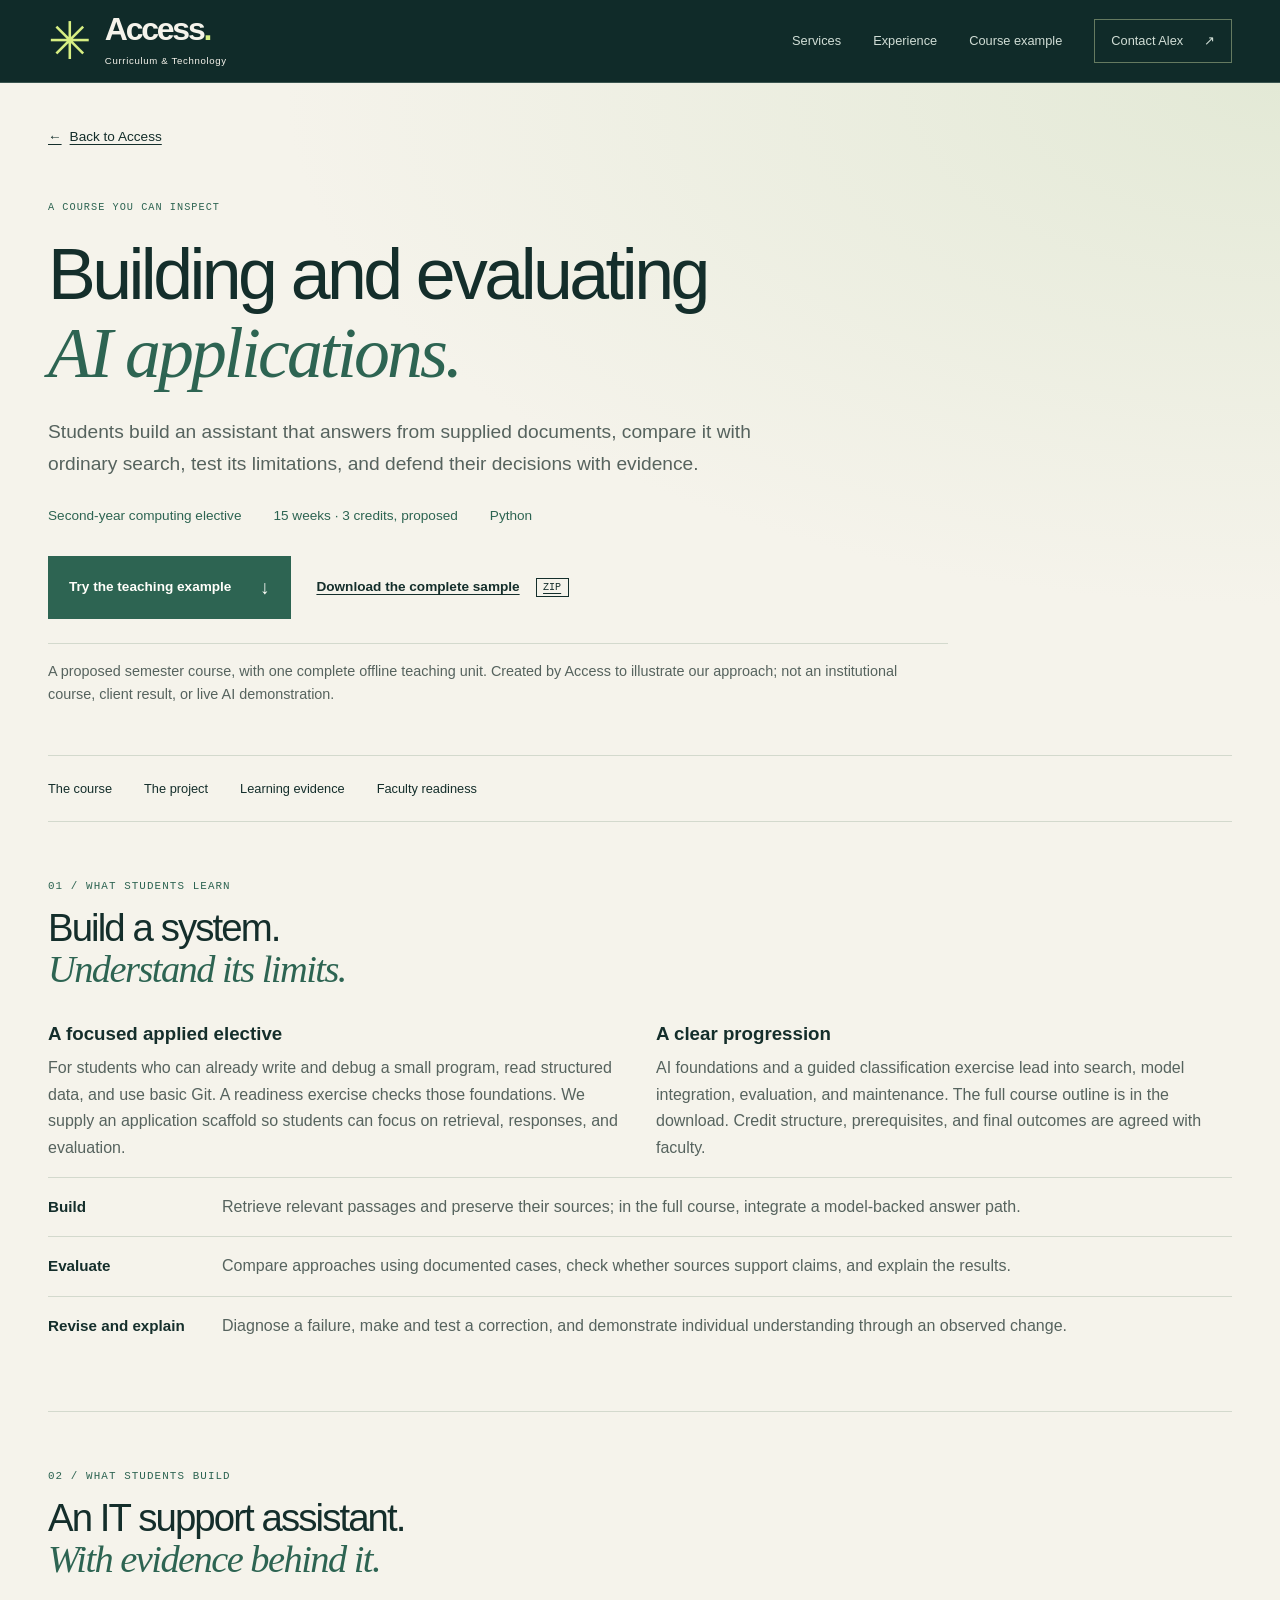
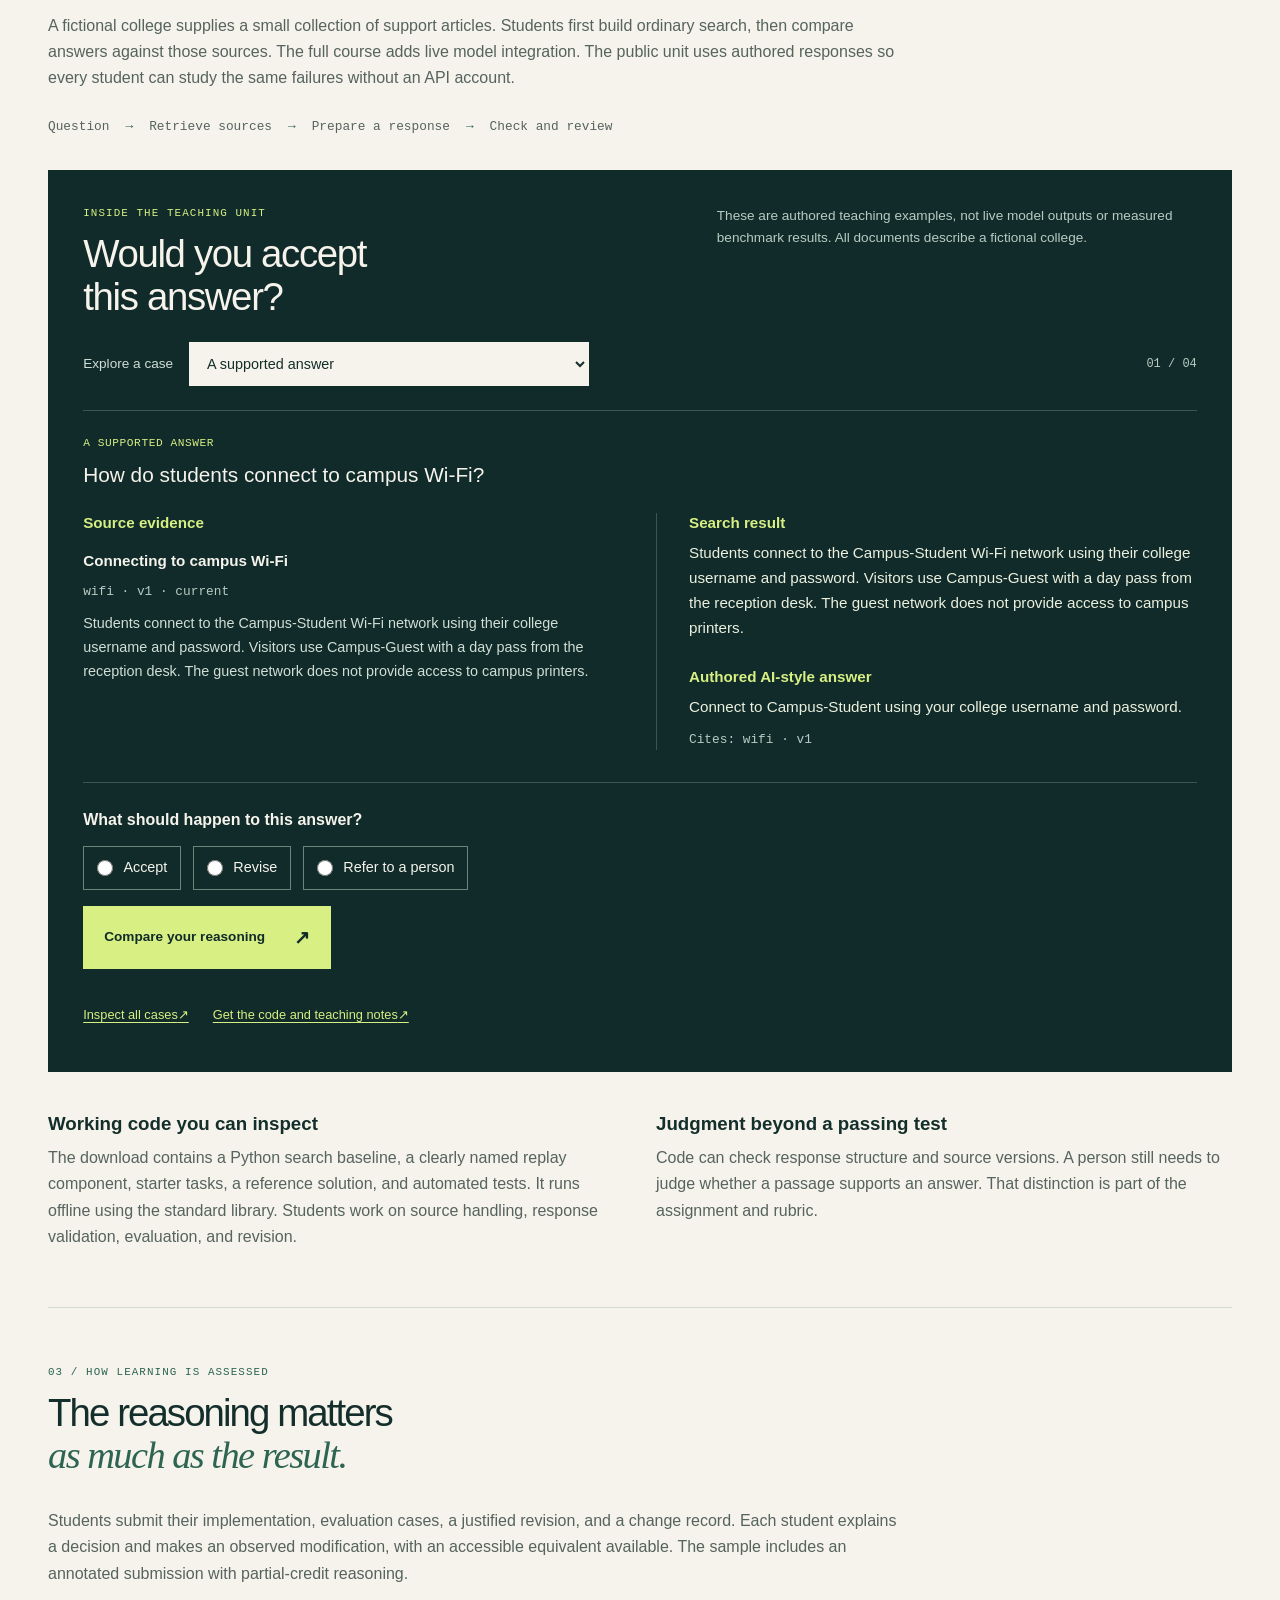
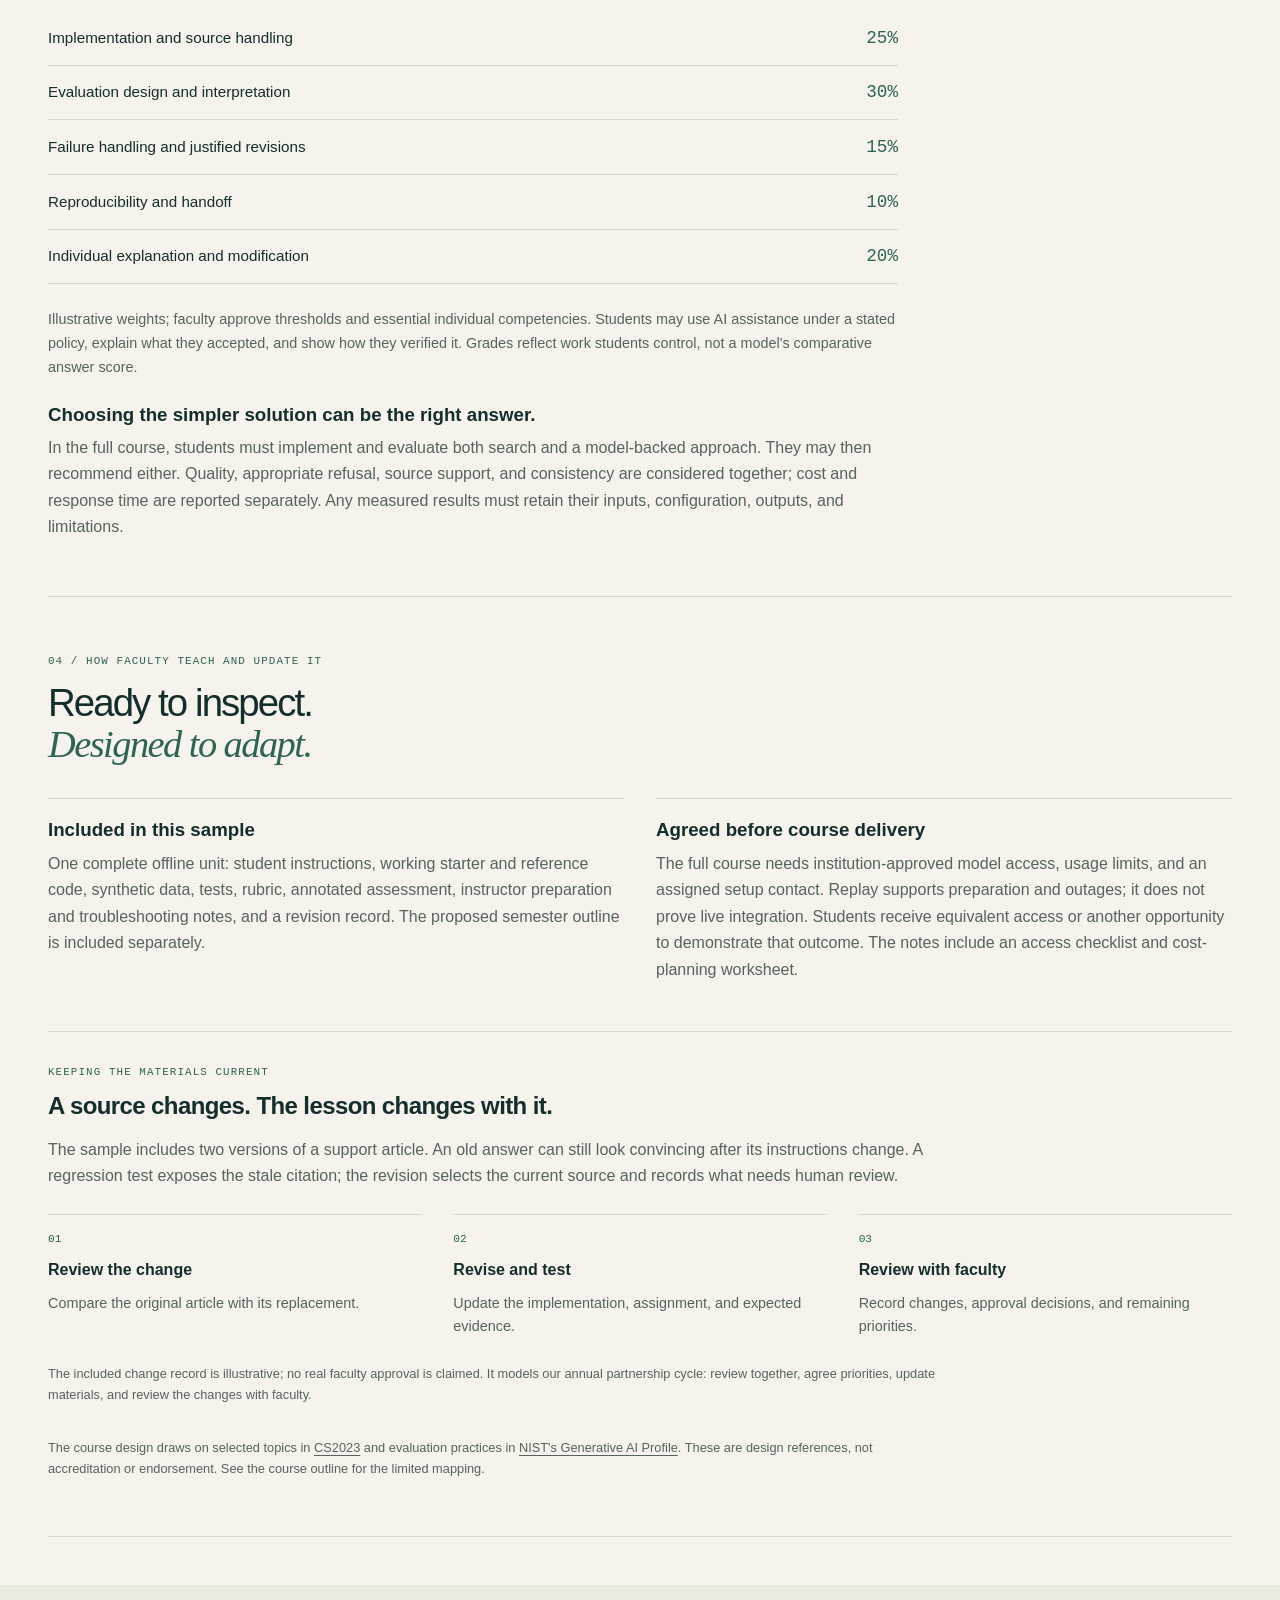
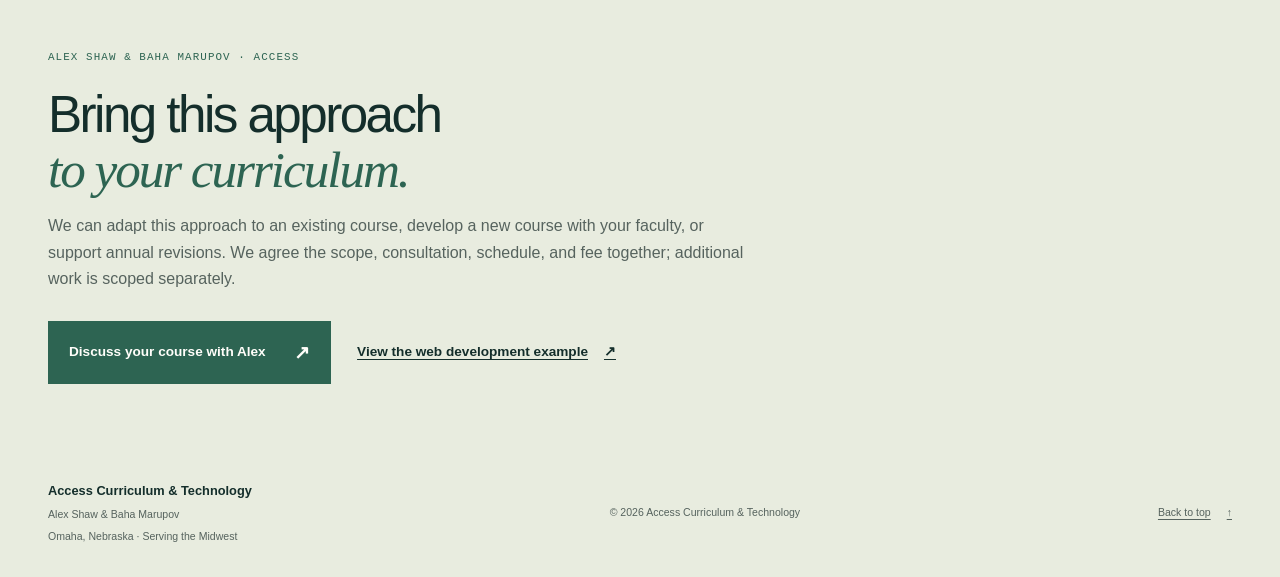
==== ai-course-example.html @ 8558a1f0 "Add inspectable AI course example and complete offline teaching unit" ====
<!doctype html>
<html lang="en">
<head>
  <meta charset="utf-8">
  <meta name="viewport" content="width=device-width, initial-scale=1">
  <title>Building and Evaluating AI Applications | Access Course Example</title>
  <meta name="description" content="Inspect a proposed AI course and a complete offline teaching unit: working Python code, source evaluation, tests, a rubric, and faculty revision notes from Access.">
  <meta property="og:type" content="website">
  <meta property="og:title" content="Building and Evaluating AI Applications | Access">
  <meta property="og:description" content="What students build, how faculty assess it, and how teaching materials stay current. Explore one complete offline sample and a proposed semester course.">
  <meta name="theme-color" content="#102b29">
  <link rel="icon" href="./favicon.svg" type="image/svg+xml">
  <link rel="stylesheet" href="./styles.css">
  <link rel="stylesheet" href="./sample.css">
  <link rel="stylesheet" href="./ai-example.css">
  <script src="./script.js" defer></script>
  <script src="./ai-example.js" defer></script>
</head>
<body class="ai-page">
  <a class="skip-link" href="#main">Skip to content</a>
  <header class="site-header">
    <div class="container header-inner">
      <a class="wordmark" href="./index.html" aria-label="Access Curriculum &amp; Technology home"><span class="brand-symbol" aria-hidden="true">✳</span><span><span class="wordmark-name">Access<span class="wordmark-dot">.</span></span><span class="wordmark-description">Curriculum &amp; Technology</span></span></a>
      <nav aria-label="Main navigation"><a href="./index.html#services">Services</a><a href="./index.html#experience">Experience</a><a href="./index.html#course-example" aria-current="page">Course example</a><a class="nav-contact" href="./index.html#contact">Contact Alex <span aria-hidden="true">↗</span></a></nav>
    </div>
  </header>
  <main id="main" tabindex="-1">
    <section class="sample-hero ai-hero" aria-labelledby="course-heading">
      <div class="container">
        <a class="back-link" href="./index.html#course-example"><span aria-hidden="true">←</span> Back to Access</a>
        <p class="eyebrow">A course you can inspect</p>
        <h1 id="course-heading">Building and evaluating<br><em>AI applications.</em></h1>
        <p class="sample-lead">Students build an assistant that answers from supplied documents, compare it with ordinary search, test its limitations, and defend their decisions with evidence.</p>
        <ul class="course-facts" aria-label="Proposed course format"><li>Second-year computing elective</li><li>15 weeks · 3 credits, proposed</li><li>Python</li></ul>
        <div class="actions"><a class="button" href="#project">Try the teaching example <span aria-hidden="true">↓</span></a><a class="text-link" href="./downloads/applied-ai-sample.zip" download>Download the complete sample <span class="file-type">ZIP</span></a></div>
        <p class="sample-notice">A proposed semester course, with one complete offline teaching unit. Created by Access to illustrate our approach; not an institutional course, client result, or live AI demonstration.</p>
      </div>
    </section>
    <div class="container sample-document">
      <nav class="sample-contents" aria-label="On this page"><a href="#course">The course</a><a href="#project">The project</a><a href="#evidence">Learning evidence</a><a href="#faculty">Faculty readiness</a></nav>

      <section class="document-section" id="course" aria-labelledby="learning-heading">
        <div class="document-heading"><p class="eyebrow">01 / What students learn</p><h2 id="learning-heading">Build a system.<br><em>Understand its limits.</em></h2></div>
        <div class="brief-grid"><div><h3>A focused applied elective</h3><p>For students who can already write and debug a small program, read structured data, and use basic Git. A readiness exercise checks those foundations. We supply an application scaffold so students can focus on retrieval, responses, and evaluation.</p></div><div><h3>A clear progression</h3><p>AI foundations and a guided classification exercise lead into search, model integration, evaluation, and maintenance. The full course outline is in the download. Credit structure, prerequisites, and final outcomes are agreed with faculty.</p></div></div>
        <dl class="outcome-list">
          <div><dt>Build</dt><dd>Retrieve relevant passages and preserve their sources; in the full course, integrate a model-backed answer path.</dd></div>
          <div><dt>Evaluate</dt><dd>Compare approaches using documented cases, check whether sources support claims, and explain the results.</dd></div>
          <div><dt>Revise and explain</dt><dd>Diagnose a failure, make and test a correction, and demonstrate individual understanding through an observed change.</dd></div>
        </dl>
      </section>

      <section class="document-section" id="project" aria-labelledby="project-heading">
        <div class="document-heading"><p class="eyebrow">02 / What students build</p><h2 id="project-heading">An IT support assistant.<br><em>With evidence behind it.</em></h2></div>
        <p>A fictional college supplies a small collection of support articles. Students first build ordinary search, then compare answers against those sources. The full course adds live model integration. The public unit uses authored responses so every student can study the same failures without an API account.</p>
        <p class="system-path">Question <span aria-hidden="true">→</span> Retrieve sources <span aria-hidden="true">→</span> Prepare a response <span aria-hidden="true">→</span> Check and review</p>
        <section class="answer-lab" id="answer-lab" aria-labelledby="lab-heading">
          <div class="lab-heading"><div><p class="eyebrow">Inside the teaching unit</p><h3 id="lab-heading">Would you accept<br>this answer?</h3></div><p>These are authored teaching examples, not live model outputs or measured benchmark results. All documents describe a fictional college.</p></div>
          <div class="lab-controls" hidden><label for="case-select">Explore a case</label><select id="case-select"></select><span class="case-count" id="case-count"></span></div>
          <!-- START STATIC CASE: generated from teaching-sample/data/cases.json -->
          <div class="case-question"><h4 id="case-title">A supported answer</h4><p id="case-question">How do students connect to campus Wi-Fi?</p></div>
          <div class="lab-grid"><div><h3>Source evidence</h3><div class="source-list" id="case-sources"><article><h4>Connecting to campus Wi-Fi</h4><p class="source-meta">wifi · v1 · current</p><p>Students connect to the Campus-Student Wi-Fi network using their college username and password. Visitors use Campus-Guest with a day pass from the reception desk. The guest network does not provide access to campus printers.</p></article></div></div><div class="lab-responses"><article><h3>Search result</h3><p id="baseline-answer">Students connect to the Campus-Student Wi-Fi network using their college username and password. Visitors use Campus-Guest with a day pass from the reception desk. The guest network does not provide access to campus printers.</p></article><article><h3>Authored AI-style answer</h3><p id="model-answer">Connect to Campus-Student using your college username and password.</p><p class="source-meta" id="answer-citations">Cites: wifi · v1</p></article></div></div>
          <div class="lab-fallback" id="lab-fallback"><h4 id="fallback-decision">Instructor judgment: Accept</h4><p id="fallback-explanation">The current article directly supports both the network name and the sign-in instructions. Accept this answer for the stated question; it makes no claim about troubleshooting or account eligibility. A small wording revision is acceptable if it preserves the meaning. Referring this ordinary, supported question to a person needs an additional reason.</p></div>
          <!-- END STATIC CASE -->
          <div class="lab-form" id="decision-controls" hidden><fieldset><legend>What should happen to this answer?</legend><div class="decision-choices"><label><input type="radio" name="decision" value="accept">Accept</label><label><input type="radio" name="decision" value="revise">Revise</label><label><input type="radio" name="decision" value="refer">Refer to a person</label></div></fieldset><button class="button button-accent" id="review-decision" type="button">Compare your reasoning <span aria-hidden="true">↗</span></button></div>
          <div class="case-feedback" id="case-feedback" hidden><h4 id="feedback-title"></h4><p id="feedback-choice"></p><p id="feedback-explanation"></p><p id="feedback-alternative"></p><p class="feedback-mapping"><strong>Assessment:</strong> <span id="feedback-rubric"></span></p><p class="feedback-mapping"><strong>Engineering response:</strong> <span id="feedback-change"></span></p></div>
          <p class="visually-hidden" role="status" aria-live="polite" id="lab-status"></p>
          <div class="lab-footer"><a href="./teaching-sample/data/cases.json" download>Inspect all cases <span aria-hidden="true">↗</span></a><a href="./downloads/applied-ai-sample.zip" download>Get the code and teaching notes <span aria-hidden="true">↗</span></a></div>
        </section>
        <div class="brief-grid"><div><h3>Working code you can inspect</h3><p>The download contains a Python search baseline, a clearly named replay component, starter tasks, a reference solution, and automated tests. It runs offline using the standard library. Students work on source handling, response validation, evaluation, and revision.</p></div><div><h3>Judgment beyond a passing test</h3><p>Code can check response structure and source versions. A person still needs to judge whether a passage supports an answer. That distinction is part of the assignment and rubric.</p></div></div>
      </section>

      <section class="document-section" id="evidence" aria-labelledby="evidence-heading">
        <div class="document-heading"><p class="eyebrow">03 / How learning is assessed</p><h2 id="evidence-heading">The reasoning matters<br><em>as much as the result.</em></h2></div>
        <p>Students submit their implementation, evaluation cases, a justified revision, and a change record. Each student explains a decision and makes an observed modification, with an accessible equivalent available. The sample includes an annotated submission with partial-credit reasoning.</p>
        <dl class="assessment-weights"><div><dt>Implementation and source handling</dt><dd>25%</dd></div><div><dt>Evaluation design and interpretation</dt><dd>30%</dd></div><div><dt>Failure handling and justified revisions</dt><dd>15%</dd></div><div><dt>Reproducibility and handoff</dt><dd>10%</dd></div><div><dt>Individual explanation and modification</dt><dd>20%</dd></div></dl>
        <p class="scoring-note">Illustrative weights; faculty approve thresholds and essential individual competencies. Students may use AI assistance under a stated policy, explain what they accepted, and show how they verified it. Grades reflect work students control, not a model's comparative answer score.</p>
        <div class="design-note"><h3>Choosing the simpler solution can be the right answer.</h3><p>In the full course, students must implement and evaluate both search and a model-backed approach. They may then recommend either. Quality, appropriate refusal, source support, and consistency are considered together; cost and response time are reported separately. Any measured results must retain their inputs, configuration, outputs, and limitations.</p></div>
      </section>

      <section class="document-section" id="faculty" aria-labelledby="faculty-heading">
        <div class="document-heading"><p class="eyebrow">04 / How faculty teach and update it</p><h2 id="faculty-heading">Ready to inspect.<br><em>Designed to adapt.</em></h2></div>
        <div class="faculty-grid"><div><h3>Included in this sample</h3><p>One complete offline unit: student instructions, working starter and reference code, synthetic data, tests, rubric, annotated assessment, instructor preparation and troubleshooting notes, and a revision record. The proposed semester outline is included separately.</p></div><div><h3>Agreed before course delivery</h3><p>The full course needs institution-approved model access, usage limits, and an assigned setup contact. Replay supports preparation and outages; it does not prove live integration. Students receive equivalent access or another opportunity to demonstrate that outcome. The notes include an access checklist and cost-planning worksheet.</p></div></div>
        <div class="revision-example"><p class="eyebrow">Keeping the materials current</p><h3>A source changes. The lesson changes with it.</h3><p>The sample includes two versions of a support article. An old answer can still look convincing after its instructions change. A regression test exposes the stale citation; the revision selects the current source and records what needs human review.</p><ol class="revision-steps"><li><span>01</span><strong>Review the change</strong><p>Compare the original article with its replacement.</p></li><li><span>02</span><strong>Revise and test</strong><p>Update the implementation, assignment, and expected evidence.</p></li><li><span>03</span><strong>Review with faculty</strong><p>Record changes, approval decisions, and remaining priorities.</p></li></ol><p class="revision-note">The included change record is illustrative; no real faculty approval is claimed. It models our annual partnership cycle: review together, agree priorities, update materials, and review the changes with faculty.</p></div>
        <p class="reference-note">The course design draws on selected topics in <a href="https://csed.acm.org/final-report/">CS2023</a> and evaluation practices in <a href="https://www.nist.gov/publications/artificial-intelligence-risk-management-framework-generative-artificial-intelligence">NIST's Generative AI Profile</a>. These are design references, not accreditation or endorsement. See the course outline for the limited mapping.</p>
      </section>
    </div>
    <section class="sample-next" aria-labelledby="next-heading"><div class="container"><p class="eyebrow">Alex Shaw &amp; Baha Marupov · Access</p><h2 id="next-heading">Bring this approach<br><em>to your curriculum.</em></h2><p>We can adapt this approach to an existing course, develop a new course with your faculty, or support annual revisions. We agree the scope, consultation, schedule, and fee together; additional work is scoped separately.</p><div class="actions"><a class="button" href="mailto:alexandergshaw@gmail.com?subject=AI%20course%20development%20or%20revision">Discuss your course with Alex <span aria-hidden="true">↗</span></a><a class="text-link" href="./curriculum-sample.html">View the web development example <span aria-hidden="true">↗</span></a></div></div></section>
  </main>
  <footer class="site-footer"><div class="container footer-inner"><div><p class="footer-brand">Access Curriculum &amp; Technology</p><p>Alex Shaw &amp; Baha Marupov</p><p>Omaha, Nebraska · Serving the Midwest</p></div><p>© 2026 Access Curriculum &amp; Technology</p><a href="#main">Back to top <span aria-hidden="true">↑</span></a></div></footer>
</body>
</html>
---- styles.css ----
:root {
  color-scheme: light;
  --paper: #f5f3eb;
  --white: #fffefa;
  --ink: #142e2b;
  --muted: #56635e;
  --teal: #2d6452;
  --line: #d3d9cd;
  --soft: #e8ecdf;
  --night: #102b29;
  --accent: #d7ef83;
  --on-dark: #b8cbc3;
  --dark-line: #3b5550;
  --serif: Georgia, "Times New Roman", serif;
  --sans: "Segoe UI", -apple-system, BlinkMacSystemFont, Arial, sans-serif;
  --mono: "Cascadia Code", Consolas, monospace;
}
* { box-sizing: border-box; }
html { scroll-behavior: smooth; scroll-padding-top: calc(var(--header-height, 92px) + 1rem); }
body { margin: 0; color: var(--ink); background: var(--paper); font: 1rem/1.65 var(--sans); overflow-wrap: break-word; }
[hidden] { display: none !important; }
::selection { color: var(--night); background: var(--accent); }
a { color: inherit; text-underline-offset: .25em; }
button, input { font: inherit; }
a, button, input { -webkit-tap-highlight-color: transparent; }
:focus-visible { outline: 3px solid #a25728; outline-offset: 5px; }
h1, h2, h3, p { margin: 0; }
h1, h2, h3 { text-wrap: balance; }
h1, h2 { font-weight: 500; line-height: 1.08; letter-spacing: -.05em; }
h1 { font-size: clamp(3rem, 5.2vw, 5rem); }
h2 { font-size: clamp(2.5rem, 4vw, 3.6rem); }
h3 { line-height: 1.25; font-weight: 550; }
em { font-family: var(--serif); color: var(--teal); font-weight: 400; letter-spacing: -.04em; }
p + p { margin-top: 1rem; }
ul { padding-left: 1.2rem; margin: 1rem 0 0; }
li + li { margin-top: .45rem; }
svg { display: block; }
.container { width: min(1280px, calc(100% - 6rem)); margin-inline: auto; }
.section { padding-block: 5.5rem; }
.eyebrow { font: 500 .68rem/1.6 var(--mono); letter-spacing: .1em; text-transform: uppercase; color: var(--teal); margin-bottom: 1.3rem; }
.visually-hidden { position: absolute; width: 1px; height: 1px; padding: 0; margin: -1px; overflow: hidden; clip-path: inset(50%); white-space: nowrap; border: 0; }
.skip-link { position: fixed; top: .75rem; left: 1rem; padding: .8rem 1.2rem; background: var(--accent); color: var(--night); z-index: 40; transform: translateY(-180%); }
.skip-link:focus { transform: translateY(0); }
.site-header { position: sticky; top: 0; z-index: 15; background: var(--night); color: var(--paper); border-bottom: 1px solid var(--dark-line); }
.header-inner { display: flex; align-items: center; justify-content: space-between; gap: 2rem; min-height: 82px; }
.wordmark { display: inline-flex; align-items: center; gap: .8rem; text-decoration: none; flex-shrink: 0; }
.brand-symbol { font-size: 3.25rem; color: var(--accent); line-height: 1; }
.wordmark-name { display: block; font-size: 2rem; font-weight: 650; line-height: 1; letter-spacing: -.07em; }
.wordmark-dot { color: var(--accent); }
.wordmark-description { display: block; margin-top: .45rem; font-size: .6rem; letter-spacing: .07em; }
nav { display: flex; align-items: center; gap: .5rem 2rem; flex-wrap: wrap; }
nav a { display: inline-flex; align-items: center; min-height: 44px; text-decoration: none; font-size: .8rem; }
.site-header nav a { color: #d1ded6; transition: color .2s; }
.site-header nav a:hover, .site-header nav a.is-active { color: var(--accent); }
nav .nav-contact { color: var(--accent); gap: 1.3rem; border: 1px solid #657a60; padding: .2rem 1rem; }
.site-header :focus-visible, .hero :focus-visible, .contact :focus-visible { outline-color: var(--accent); }
.hero { background: radial-gradient(ellipse at 85% 30%, #284638 0, transparent 60%), var(--night); color: var(--paper); padding-block: 5rem; }
.hero-grid { display: grid; grid-template-columns: 2fr 1fr; align-items: center; gap: clamp(2rem, 5vw, 5rem); }
.hero h1 { font-size: clamp(3rem, 5vw, 4.7rem); }
.hero h1 em { color: var(--accent); }
.hero-intro { margin-top: 1.6rem; font-size: 1.08rem; color: #d1ded6; max-width: 36rem; }
.actions { display: flex; align-items: center; flex-wrap: wrap; gap: 1rem 1.6rem; margin-top: 1.8rem; }
.button { display: inline-flex; justify-content: space-between; align-items: center; gap: 1.8rem; min-height: 52px; padding: .9rem 1.25rem; border: 1px solid var(--teal); background: var(--teal); color: var(--white); text-decoration: none; font-size: .85rem; font-weight: 600; transition: background .2s, box-shadow .2s; }
.button > span[aria-hidden] { font-size: 1.2rem; transition: transform .2s; }
.button:hover { background: var(--ink); box-shadow: 0 5px 18px #102b2912; }
.button:hover > span[aria-hidden] { transform: translate(2px, -2px); }
.button-accent { background: var(--accent); color: var(--night); border-color: var(--accent); }
.button-accent:hover { background: #e8f5b6; }
.text-link { display: inline-flex; gap: 1rem; align-items: center; min-height: 44px; font-size: .85rem; font-weight: 600; text-decoration-thickness: 1px; }
.text-link:hover { text-decoration-thickness: 2px; }
.hero-location { color: var(--on-dark); font-size: .73rem; margin-top: 1.6rem; }
.credentials { border-left: 1px solid #6c8262; padding-left: 2rem; }
.credentials h2 { font-size: 1.8rem; letter-spacing: -.025em; line-height: 1.35; }
.credentials h2 + h2 { margin-top: .4rem; }
.credentials p { color: #c2d2c5; font-size: .95rem; line-height: 1.6; margin-top: 1rem; }
.credential-link { display: inline-flex; gap: 1rem; min-height: 44px; align-items: center; color: var(--accent); margin-top: .8rem; font-size: .8rem; text-decoration: none; }
.credential-link:hover { text-decoration: underline; }
.section-heading { margin-bottom: 2.6rem; }
.section-heading > p:last-child:not(.eyebrow) { margin-top: 1rem; color: var(--muted); }
.services-intro { display: grid; grid-template-columns: .8fr 1.4fr; gap: 4rem; align-items: start; }
.origin-story { color: var(--muted); max-width: 44rem; }
.origin-story p { font-size: .98rem; }
.course-services { display: grid; grid-template-columns: repeat(3, minmax(0, 1fr)); gap: 1rem 2.5rem; }
.course-service { border-top: 1px solid #aebdab; padding-top: 1.5rem; display: grid; grid-template-rows: subgrid; grid-row: span 5; align-items: start; min-width: 0; }
.course-service h3 { font-size: clamp(1.8rem, 2.4vw, 2.3rem); line-height: 1.12; letter-spacing: -.04em; font-weight: 500; }
.course-service > p { color: var(--muted); font-size: .95rem; }
.course-service > .service-kind { color: var(--teal); font: .67rem/1.5 var(--mono); text-transform: uppercase; letter-spacing: .04em; margin: 0; }
.course-service ul { margin: 0; font-size: .9rem; color: var(--muted); }
.course-service li::marker { color: var(--teal); }
.course-service .text-link { align-self: end; color: var(--teal); font-size: .85rem; gap: .75rem; }
.review-cycle { margin-top: 2rem; font-size: .85rem; color: var(--muted); }
.review-cycle strong { color: var(--ink); margin-right: .4rem; }
.working-together { display: grid; grid-template-columns: 1fr 2fr; gap: 2rem; border-top: 1px solid var(--line); margin-top: 1.5rem; padding-top: 1.5rem; }
.working-together h3 { font-size: 1.05rem; }
.working-together p { color: var(--muted); font-size: .9rem; }
.experience { background: #e8ecdf; border-block: 1px solid var(--line); }
.experience h2 { font-size: clamp(2.1rem, 3.6vw, 3.3rem); }
.experience-columns { display: grid; grid-template-columns: 1fr 1fr; gap: 5rem; }
.experience-columns article { border-top: 1px solid #b6c1ac; padding-top: 1.5rem; }
.experience-columns h3 { font-size: 2.1rem; letter-spacing: -.035em; font-weight: 500; }
.experience-columns p { font-size: .95rem; color: var(--muted); margin-top: 1rem; }
.experience-note { font-size: .72rem; color: var(--muted); margin-top: 2rem; }
.example-heading { display: flex; justify-content: space-between; align-items: end; gap: 2rem; }
.example-heading > a { color: var(--teal); flex-shrink: 0; }
.example-steps { display: grid; grid-template-columns: repeat(3, minmax(0, 1fr)); gap: 2.5rem; list-style: none; padding: 0; margin: 2.5rem 0 0; }
.example-steps li { border-top: 1px solid var(--line); padding-top: 1.2rem; margin: 0; }
.example-steps h3 { font-size: 1.15rem; font-weight: 550; }
.example-steps p { color: var(--muted); font-size: .95rem; margin-top: .6rem; }
.example-notes { display: flex; justify-content: space-between; gap: 1.5rem; margin-top: 2rem; font-size: .78rem; color: var(--muted); }
.example-notes p { margin: 0; max-width: 30rem; }
.contact { background: var(--night); color: var(--paper); }
.contact .eyebrow, .contact em { color: var(--accent); }
.contact-grid { display: grid; grid-template-columns: 1fr 1fr; gap: 5rem; align-items: center; }
.contact-grid > div > p:not(.eyebrow):not(.email-help):not(.copy-status) { color: var(--on-dark); max-width: 380px; margin-top: 1.5rem; }
.contact-email { display: flex; align-items: center; flex-wrap: wrap; gap: .25rem 1.2rem; }
.email-address { font-size: clamp(.95rem, 1.7vw, 1.4rem); color: var(--accent); }
.copy-email { cursor: pointer; min-height: 44px; color: var(--paper); padding: .4rem 0; background: transparent; border: 0; text-decoration: underline; font-size: .8rem; text-underline-offset: .3em; }
.email-help, .copy-status { font-size: .72rem; color: var(--on-dark); margin-top: .65rem; }
.copy-status:empty { display: none; }
.contact-links { display: flex; flex-wrap: wrap; align-items: center; gap: .25rem 1.5rem; margin-top: 1.2rem; }
.partnership-contact { color: var(--accent); }
.brief-download { display: inline-flex; align-items: center; gap: .6rem; min-height: 44px; font-size: .8rem; }
.brief-download span, .file-type { font: .63rem var(--mono); border: 1px solid currentColor; padding: .2rem .4rem; }
.site-footer { padding-block: 2rem; background: #e8ecdf; }
.footer-inner { display: flex; justify-content: space-between; align-items: center; gap: 2rem; color: var(--muted); font-size: .66rem; }
.footer-brand { color: var(--ink); font-weight: 600; font-size: .8rem; }
.footer-inner p + p { margin-top: .3rem; }
.footer-inner > p { margin: 0; }
.footer-inner a { display: inline-flex; align-items: center; min-height: 44px; gap: 1rem; }
/* Content stays visible even if script loading or observation fails. */
@keyframes settle-in { from { transform: translateY(12px); } to { transform: none; } }
[data-reveal].is-visible { animation: settle-in .5s ease-out both; }
@media (max-width: 1100px) {
  .course-services { grid-template-columns: 1fr; gap: 2rem; }
  .course-service { display: flex; flex-direction: column; align-items: start; gap: 1rem; grid-row: auto; }
  .course-service h3 { font-size: 2.2rem; }
  .course-service > p, .course-service ul { max-width: 50rem; }
  .course-service .text-link { align-self: start; }
}
@media (max-width: 1000px) {
  .container { width: calc(100% - 4rem); }
  nav { gap: .5rem 1.2rem; }
  .hero-grid { grid-template-columns: 1.6fr 1fr; gap: 2rem; }
  .hero h1 { font-size: clamp(2.6rem, 4.9vw, 3.5rem); }
  .credentials { padding-left: 1.5rem; }
  .credentials h2 { font-size: 1.6rem; }
  .experience-columns, .contact-grid { gap: 3rem; }
  .services-intro { gap: 2.5rem; }
}
@media (max-width: 800px) {
  .header-inner { flex-wrap: wrap; gap: .6rem; padding-block: 1rem .6rem; }
  .site-header nav { width: 100%; justify-content: space-between; gap: .4rem 1rem; }
  .hero-grid { grid-template-columns: 1fr; gap: 2.8rem; }
  .hero { padding-block: 3rem; }
  .hero h1 { font-size: clamp(2.5rem, 7.5vw, 4.5rem); }
  .credentials { border-left: 0; border-top: 1px solid var(--dark-line); padding: 1.5rem 0 0; display: grid; grid-template-columns: 1fr 1fr; gap: .4rem 1.5rem; max-width: 36rem; }
  .credentials h2 + h2 { margin-top: 0; }
  .credentials p { margin-top: .4rem; }
  .credential-link { justify-self: start; align-self: end; margin: 0; }
  .services-intro { grid-template-columns: 1fr; gap: 1.5rem; }
  .experience-columns, .contact-grid { grid-template-columns: 1fr; gap: 2rem; }
  .example-heading { align-items: start; flex-direction: column; gap: 1rem; }
  .example-steps { grid-template-columns: 1fr; gap: 1.5rem; margin-top: 1.5rem; }
  .example-notes { flex-direction: column; gap: .7rem; margin-top: 1.5rem; }
  .working-together { grid-template-columns: 1fr; gap: .7rem; }
  .section { padding-block: 4rem; }
  .footer-inner { flex-wrap: wrap; gap: .5rem 2rem; }
  .footer-inner > div { width: 100%; }
}
@media (max-width: 480px) {
  .container { width: calc(100% - 2.5rem); }
  .site-header { position: static; }
  html { scroll-padding-top: 1rem; }
  .brand-symbol { font-size: 2.8rem; }
  .wordmark-name { font-size: 1.8rem; }
  .wordmark-description { font-size: .54rem; }
  .site-header nav { gap: .1rem .7rem; }
  .site-header nav a { font-size: .69rem; }
  nav .nav-contact { border: 0; padding-inline: 0; gap: .25rem; }
  .hero { padding-top: 2.5rem; }
  .hero h1 { font-size: clamp(2.05rem, 8.7vw, 2.8rem); }
  .hero-intro { font-size: 1.05rem; }
  .hero-location { font-size: .69rem; }
  .credentials { gap: .5rem 1rem; }
  .credentials h2 { font-size: 1.2rem; }
  .credentials p { grid-column: 1 / -1; font-size: .9rem; }
  .credential-link { grid-column: 1 / -1; }
  .origin-story p { font-size: .93rem; }
  .section { padding-block: 3.5rem; }
  h2, .experience h2 { font-size: clamp(2rem, 8.3vw, 2.5rem); }
  .section-heading { margin-bottom: 2rem; }
  .course-service h3 { font-size: 2rem; }
  .email-address { font-size: 1rem; }
  .brief-download { font-size: .72rem; gap: .6rem; }
}
@media (prefers-reduced-motion: reduce) {
  html { scroll-behavior: auto; }
  *, *::before, *::after { animation: none !important; transition: none !important; }
}
@media print {
  @page { margin: 1.5cm; }
  html { scroll-behavior: auto; }
  body { background: white; color: #000; font-size: 10pt; }
  .container { width: 100%; }
  .site-header { position: static; background: white; color: #000; }
  .header-inner { min-height: 0; padding-block: .5rem; }
  .brand-symbol, .wordmark-dot { color: #000; }
  nav, .skip-link, .actions, .copy-status, .email-help, .credential-link, .brief-download, .partnership-contact, .footer-inner > a { display: none !important; }
  .section, .hero { padding-block: 1.5rem; }
  .hero, .experience, .contact, .site-footer, .credentials { background: white; color: #000; box-shadow: none; }
  .hero *, .contact *, .credentials * { color: #000 !important; }
  h1, .hero h1 { font-size: 30pt; }
  h2, .experience h2 { font-size: 23pt; }
  .hero-grid, .contact-grid { display: block; }
  .credentials { margin-top: 1.2rem; padding: 1rem 0; border-left: 0; break-inside: avoid; }
  .services-intro { display: block; }
  .origin-story { margin-top: 1rem; max-width: none; }
  .section-heading { margin-bottom: 1.2rem; }
  .course-services, .experience-columns { gap: 1.5rem; }
  .course-service { display: block; padding: 1rem 0; break-inside: avoid; }
  .course-service > * + * { margin-top: .7rem; }
  .course-service h3 { font-size: 20pt; }
  .course-services { display: block; }
  .review-cycle { background: white; color: #000; break-inside: avoid; }
  .course-service .text-link, .example-heading > a { display: none; }
  .example-steps { break-inside: avoid; }
  .contact-details { margin-top: 1rem; }
  .footer-inner { display: block; }
  *, *::before, *::after { animation: none !important; transition: none !important; }
}
---- sample.css ----
.sample-hero { padding-block: 2rem 4rem; }
.sample-hero h1 { font-size: clamp(3rem, 6vw, 5.5rem); }
.sample-hero .eyebrow { font-size: .64rem; }
.sample-contents a:hover { color: var(--teal); text-decoration: underline; }
.back-link { display: inline-flex; align-items: center; gap: .5rem; min-height: 44px; font-size: .85rem; margin-bottom: 2.5rem; }
.sample-hero h1 { max-width: 850px; }
.sample-lead { max-width: 760px; font-size: 1.2rem; color: var(--muted); margin-top: 1.5rem; }
.sample-notice { max-width: 900px; margin-top: 1.5rem; border-top: 1px solid var(--line); padding-top: 1rem; font-size: .9rem; color: var(--muted); }
.print-hint { color: var(--muted); font-size: .8rem; margin-top: 1rem; }
.sample-contents { border-block: 1px solid var(--line); padding-block: .65rem; }
.document-section { padding-block: 3.5rem; border-bottom: 1px solid var(--line); }
.document-heading { max-width: 780px; margin-bottom: 2rem; }
.document-heading .eyebrow { margin-bottom: .7rem; }
.document-heading h2 { font-size: clamp(2rem, 3vw, 2.8rem); }
.brief-grid, .rubric-grid { display: grid; grid-template-columns: repeat(2, minmax(0, 1fr)); gap: 2rem; }
.brief-grid p { color: var(--muted); margin-top: .6rem; }
.subheading { margin-top: 2rem; }
.outcome-list { margin: 1rem 0 0; }
.outcome-list > div { display: grid; grid-template-columns: 220px 1fr; gap: 1.5rem; border-top: 1px solid var(--line); padding-block: 1rem; }
.outcome-list dt { font-weight: 650; font-size: .95rem; }
.outcome-list dd { margin: 0; color: var(--muted); }
#map-key, .rubric-intro { color: var(--muted); font-size: .94rem; }
.table-hint { display: none; font-size: .8rem; color: var(--muted); }
.table-scroll { overflow-x: auto; margin-top: 1.4rem; border: 1px solid var(--line); }
.map-table { border-collapse: collapse; width: 100%; min-width: 720px; text-align: left; font-size: .9rem; }
.map-table caption { text-align: left; padding: 1rem 1.2rem; background: var(--soft); color: var(--ink); font-weight: 650; }
.map-table th, .map-table td { padding: 1.1rem; vertical-align: top; border-top: 1px solid var(--line); }
.map-table thead th { background: var(--ink); color: var(--paper); font-size: .8rem; }
.map-table tbody th { width: 37%; font-weight: 400; }
.map-table tbody td { color: var(--muted); }
.map-table th:not(:first-child):not(:last-child), .map-table td:not(:last-child) { text-align: center; }
.map-table tbody tr:nth-child(even) { background: var(--soft); }
.module-label { display: block; font-weight: 650; color: var(--teal); margin-bottom: .5rem; }
.design-note { padding: 1.5rem 0 0; max-width: 850px; }
.design-note p { margin-top: .5rem; color: var(--muted); }
.submission-box { background: var(--soft); padding: 1.5rem; margin-bottom: 1.5rem; }
.submission-box p { margin-top: .6rem; color: var(--muted); }
.rubric-grid { margin-top: 2rem; }
.rubric-card { border-top: 1px solid var(--teal); padding-top: 1.3rem; }
.rubric-card .eyebrow { font-size: .7rem; margin-bottom: .7rem; }
.rubric-card h3 { font-family: var(--serif); font-size: 1.6rem; font-weight: 400; }
.rubric-card dl { margin: 1.2rem 0 0; }
.rubric-card dl > div + div { border-top: 1px solid var(--line); padding-top: 1rem; margin-top: 1rem; }
.rubric-card dt { font-weight: 650; font-size: .87rem; }
.rubric-card dd { margin: .35rem 0 0; font-size: .9rem; color: var(--muted); }
.scoring-note { font-size: .9rem; color: var(--muted); margin-top: 1.5rem; max-width: 950px; }
.handoff-list { padding-left: 1.5rem; margin: 0; max-width: 900px; }
.handoff-list li { padding-left: .7rem; }
.handoff-list li::marker { color: var(--teal); font-weight: 650; }
.handoff-list li + li { margin-top: 1.6rem; }
.handoff-list p { margin-top: .5rem; color: var(--muted); }
.handoff-package { max-width: 950px; margin-top: 2rem; padding-top: 1.5rem; border-top: 1px solid var(--line); }
.handoff-package p { margin-top: .5rem; color: var(--muted); max-width: 950px; }
.sample-next { margin-top: 3rem; padding-block: 4rem; background: var(--soft); }
.sample-next h2 { max-width: 750px; }
.sample-next h2 + p { margin-top: 1rem; color: var(--muted); max-width: 700px; }
@media (max-width: 850px) {
  .table-hint { display: block; }
}
@media (max-width: 700px) {
  .brief-grid, .rubric-grid { grid-template-columns: 1fr; gap: 1.5rem; }
  .outcome-list > div { grid-template-columns: 1fr; gap: .4rem; }
  .sample-hero { padding-bottom: 3rem; }
  .document-section { padding-block: 2.5rem; }
  .submission-box { padding: 1.2rem; }
}
@media print {
  .sample-hero, .document-section { padding-block: 1rem; }
  .back-link, .print-hint, .table-hint, .sample-next .actions { display: none; }
  .sample-hero h1 { font-size: 29pt; }
  .sample-lead { font-size: 12pt; }
  .document-heading h2 { font-size: 23pt; }
  .document-heading { margin-bottom: 1rem; }
  .sample-notice { background: white; color: black; margin-top: 1rem; }
  .table-scroll { overflow: visible; }
  .map-table { min-width: 0; font-size: 8.5pt; }
  .map-table th, .map-table td { padding: .6rem; }
  .map-table thead { display: table-header-group; }
  .map-table thead th { background: white; color: black; }
  .map-table tr { break-inside: avoid; }
  .brief-grid, .rubric-grid { display: block; }
  .brief-grid > div + div { margin-top: 1rem; }
  .rubric-card { break-inside: avoid; margin-bottom: 1rem; padding-block: 1rem; }
  .rubric-card h3 { font-size: 16pt; }
  .sample-document p, .sample-document dd, .sample-document td { color: black; }
  .submission-box { background: white; border: 1px solid #777; break-inside: avoid; }
  .handoff-package { border-color: #777; break-inside: avoid; }
  .handoff-list li { break-inside: avoid; }
  .sample-next { background: white; padding-block: 1rem; margin-top: 1rem; }
}

/* The diagram is also useful without JavaScript; controls are an enhancement. */
.curriculum-explorer { min-width: 0; position: relative; padding: 1.5rem 1.6rem .5rem; background: var(--night); }
.panel-edition { color: var(--on-dark); font: .6rem var(--mono); }
.explorer-title { display: flex; align-items: center; justify-content: space-between; gap: 1rem; }
.explorer-title h3 { font-size: 1.5rem; line-height: 1.25; letter-spacing: -.03em; font-weight: 500; }
.explorer-instruction { margin-top: .8rem; font-size: .75rem; color: var(--on-dark); }
.outcome-controls { display: grid; grid-template-columns: repeat(3, 1fr); border: 1px solid var(--dark-line); padding: 3px; margin: 1.2rem 0 0; min-width: 0; gap: 3px; }
.outcome-controls label { position: relative; cursor: pointer; min-width: 0; }
.outcome-controls input { position: absolute; width: 1px; height: 1px; opacity: 0; }
.outcome-controls label > span { display: flex; align-items: center; justify-content: center; gap: .5rem; min-height: 40px; color: #cedcc5; font-size: .74rem; transition: background .2s, color .2s; }
.tab-number { font: .62rem var(--mono); opacity: .75; }
.outcome-controls input:checked + span { background: var(--accent); color: var(--night); }
.outcome-controls input:focus-visible + span { outline: 2px solid var(--accent); outline-offset: 3px; }
.outcome-controls label:hover > span { box-shadow: inset 0 0 0 1px #d7ef8360; }
.alignment-visual { position: relative; margin-top: 1.4rem; height: 217px; }
.connection-lines { position: absolute; inset: 0; width: 100%; height: 100%; fill: var(--accent); overflow: visible; }
.connection-lines path { fill: none; stroke: #91b677; stroke-width: 1.2; vector-effect: non-scaling-stroke; }
.connection-lines path[data-muted="true"] { stroke: #64796d; stroke-dasharray: 3 5; }
.outcome-node { position: relative; z-index: 1; margin: auto; width: 232px; max-width: 95%; display: flex; align-items: center; gap: .7rem; padding: .7rem .85rem; background: #2e4e40; border: 1px solid #87a36c; }
.outcome-code { color: var(--accent); font: .85rem var(--mono); padding-right: .7rem; border-right: 1px solid #69815d; }
.node-kicker { display: block; color: #c2d3ba; font: .58rem/1.5 var(--mono); text-transform: uppercase; letter-spacing: .07em; }
.outcome-node strong { display: block; font-size: .85rem; font-weight: 500; }
.module-nodes { display: grid; grid-template-columns: repeat(3, minmax(0, 1fr)); gap: 10px; list-style: none; padding: 0; margin: 0; position: absolute; width: 100%; bottom: 0; }
.module-node { position: relative; padding: .75rem; margin: 0; background: #183630; border: 1px solid #566b55; transition: border-color .25s, background .25s; }
.module-top { display: flex; justify-content: space-between; align-items: center; gap: .25rem; font: .55rem/1.5 var(--mono); letter-spacing: .03em; color: #c0cfbc; }
.level-badge { display: inline-grid; place-items: center; width: 21px; height: 21px; border: 1px solid #677f59; font-size: .6rem; color: var(--accent); }
.module-node strong { display: block; margin-top: .65rem; font-size: .8rem; line-height: 1.35; font-weight: 500; }
.level-name { display: block; font: .6rem/1.5 var(--mono); color: #c1d4b5; margin-top: .6rem; }
.module-node[data-level="D"] { border-color: #9ab66a; background: #334d35; }
.module-node[data-level="D"] .level-badge { background: var(--accent); color: var(--night); border-color: var(--accent); }
.module-node[data-level="none"] { border-style: dashed; background: #1c332f; }
.module-node[data-level="none"] .level-name { color: var(--on-dark); }
.evidence-readout { margin-top: 1.4rem; border-top: 1px solid var(--dark-line); padding-block: 1rem; min-height: 110px; }
.readout-label { display: flex; justify-content: space-between; font: .6rem/1.5 var(--mono); letter-spacing: .08em; text-transform: uppercase; color: var(--accent); }
.evidence-readout p { font-size: .75rem; line-height: 1.6; color: #d1ddc8; margin-top: .5rem; max-width: 34rem; }

.sample-explorer { max-width: 640px; margin: 0 auto 2rem; }
.sample-explorer .curriculum-explorer { color: var(--paper); background: var(--night); }
.sample-explorer :focus-visible { outline-color: var(--accent); }
@media (max-width: 480px) {
  .curriculum-explorer { padding: 1.2rem 1rem .5rem; }
  .explorer-title h3 { font-size: 1.3rem; }
  .module-nodes { gap: 5px; }
  .module-node { padding: .55rem .4rem; }
  .module-top { flex-wrap: wrap; font-size: .48rem; }
  .module-node strong { font-size: .72rem; }
  .level-name { font-size: .49rem; }
}
@media print {
  .sample-explorer { display: none; }
}
---- ai-example.css ----
.ai-hero { padding-bottom: 3rem; background: radial-gradient(ellipse at 100% 0, #e3e9d6, transparent 55%); }
.ai-hero h1 { max-width: 1100px; font-size: clamp(2.65rem, 5.6vw, 5rem); }
.ai-hero .course-subtitle { font: 400 clamp(1.5rem, 3vw, 2.3rem)/1.25 var(--serif); color: var(--teal); margin-top: .8rem; letter-spacing: -.025em; }
.course-facts { display: flex; flex-wrap: wrap; gap: .6rem 2rem; list-style: none; margin: 1.6rem 0 0; padding: 0; color: var(--teal); font-size: .85rem; }
.course-facts li { margin: 0; }
.ai-page .sample-contents { gap: .5rem 2rem; }
.ai-page .document-section > p { max-width: 850px; color: var(--muted); }
.ai-page .outcome-list > div { grid-template-columns: 150px 1fr; }
.ai-page .map-table th, .ai-page .map-table td { text-align: left; }
.ai-page .map-table tbody th { width: auto; }
.course-timeline, .ai-map, .ai-rubric { min-width: 700px; }
.ai-page .map-table ul { margin-top: 0; }
.lab-detail { border-top: 1px solid var(--line); padding: 1.2rem 0; }
.lab-detail:last-of-type { border-bottom: 1px solid var(--line); }
.lab-detail summary { cursor: pointer; color: var(--ink); font-size: 1.1rem; font-weight: 600; padding: .25rem 0; }
.lab-detail summary::marker { color: var(--teal); }
.lab-detail > div { padding-top: 1rem; max-width: 900px; }
.lab-detail p, .lab-detail li { color: var(--muted); }
.lab-detail h4 { font-size: .95rem; margin: 1.4rem 0 .5rem; }
.lab-detail ul, .lab-detail ol { margin-block: .7rem 1rem; }
.faculty-grid, .readiness-grid, .revision-grid { display: grid; grid-template-columns: repeat(2, minmax(0, 1fr)); gap: 2rem; margin-top: 1.5rem; }
.faculty-grid > *, .readiness-grid > *, .revision-grid > * { border-top: 1px solid var(--line); padding-top: 1.2rem; }
.faculty-grid p, .readiness-grid p, .revision-grid p { color: var(--muted); margin-top: .6rem; }
.faculty-grid ul, .readiness-grid ul { color: var(--muted); font-size: .95rem; }
.reference-list { color: var(--muted); font-size: .85rem; padding-left: 1.2rem; }
.reference-list a { color: var(--teal); }
.ai-page code { font-family: var(--mono); font-size: .85em; overflow-wrap: anywhere; }
.ai-page .budget-formula { padding: 1rem 0; border-block: 1px solid var(--line); font-size: .95rem; }
.system-path { display: flex; flex-wrap: wrap; gap: .5rem 1rem; margin-top: 1.5rem; font: .8rem/1.7 var(--mono); }
.system-path span { color: var(--teal); }
.case-count { margin-left: auto; color: var(--on-dark); font: .75rem/1.5 var(--mono); white-space: nowrap; }
.lab-responses .source-meta { font: .8rem/1.6 var(--mono); color: var(--on-dark); margin-top: .65rem; }
.assessment-weights { margin: 1.5rem 0; max-width: 850px; }
.assessment-weights > div { display: flex; align-items: baseline; justify-content: space-between; gap: 1.5rem; padding: .85rem 0; border-bottom: 1px solid var(--line); }
.assessment-weights dt { font-size: .95rem; }
.assessment-weights dd { margin: 0; color: var(--teal); font: 1.1rem/1.5 var(--mono); }
.revision-example { margin-top: 3rem; padding-top: 2rem; border-top: 1px solid var(--line); }
.revision-example .eyebrow { margin-bottom: .6rem; }
.revision-example > h3 { font-size: 1.5rem; letter-spacing: -.025em; }
.revision-example > p:not(.eyebrow) { max-width: 900px; margin-top: 1rem; color: var(--muted); }
.revision-steps { display: grid; grid-template-columns: repeat(3, minmax(0, 1fr)); gap: 2rem; padding: 0; list-style: none; margin: 1.5rem 0; }
.revision-steps li { margin: 0; padding-top: 1rem; border-top: 1px solid var(--line); }
.revision-steps span { font: .7rem/1.5 var(--mono); color: var(--teal); display: block; margin-bottom: .6rem; }
.revision-steps strong { font-weight: 600; }
.revision-steps p { color: var(--muted); font-size: .9rem; margin-top: .5rem; }
.revision-note, .reference-note { font-size: .8rem; color: var(--muted); }
.reference-note { margin-top: 2rem; }

/* One teaching exercise: source evidence, two responses, one decision. */
.answer-lab { background: var(--night); color: var(--paper); padding: 2.2rem; margin: 2rem 0 2.5rem; }
.answer-lab :focus-visible { outline-color: var(--accent); }
.lab-heading { display: flex; justify-content: space-between; align-items: start; gap: 2rem; }
.lab-heading .eyebrow { color: var(--accent); margin-bottom: .7rem; }
.lab-heading h3 { font-size: clamp(1.8rem, 3vw, 2.5rem); line-height: 1.1; font-weight: 500; letter-spacing: -.035em; }
.lab-heading > p { max-width: 30rem; color: var(--on-dark); font-size: .85rem; margin: 0; }
.lab-controls { display: flex; align-items: center; gap: 1rem; margin: 1.5rem 0; }
.lab-controls label { color: #d1ded6; font-size: .85rem; }
.lab-controls select { font: inherit; font-size: .9rem; padding: .7rem 2rem .7rem .8rem; min-height: 44px; width: min(100%, 25rem); background: var(--paper); color: var(--ink); border: 1px solid var(--paper); border-radius: 0; }
.case-question { margin-block: 1.5rem; border-top: 1px solid var(--dark-line); padding-top: 1.5rem; }
.case-question h4 { color: var(--accent); margin: 0 0 .5rem; font: .7rem/1.5 var(--mono); text-transform: uppercase; letter-spacing: .05em; }
.case-question p { font-size: 1.3rem; line-height: 1.4; max-width: 52rem; }
.lab-grid { display: grid; grid-template-columns: 1fr 1fr; gap: 2rem; }
.lab-grid h3 { font-size: .95rem; font-weight: 600; color: var(--accent); margin-bottom: 1rem; }
.source-list article + article { border-top: 1px solid var(--dark-line); padding-top: 1rem; margin-top: 1rem; }
.source-list h4 { font-size: .95rem; margin: 0; font-weight: 600; }
.source-list p { margin-top: .6rem; font-size: .9rem; color: #d1ded6; }
.source-list .source-meta { font: .8rem/1.6 var(--mono); color: var(--on-dark); overflow-wrap: anywhere; }
.lab-responses { border-left: 1px solid var(--dark-line); padding-left: 2rem; }
.lab-responses article + article { margin-top: 1.7rem; }
.lab-responses p { font-size: .95rem; line-height: 1.65; color: #ecf0df; white-space: pre-wrap; overflow-wrap: anywhere; }
.lab-responses h3 { margin-bottom: .5rem; }
.lab-form { border-top: 1px solid var(--dark-line); margin-top: 2rem; padding-top: 1.5rem; }
.lab-form fieldset { border: 0; margin: 0; padding: 0; min-width: 0; }
.lab-form legend { font-size: 1rem; font-weight: 600; padding: 0; margin-bottom: .8rem; }
.decision-choices { display: flex; gap: .75rem; flex-wrap: wrap; }
.decision-choices label { display: inline-flex; align-items: center; gap: .65rem; min-height: 44px; padding: .5rem .8rem; border: 1px solid #6d847b; cursor: pointer; font-size: .9rem; }
.decision-choices label:has(input:checked) { border-color: var(--accent); color: var(--accent); }
.decision-choices input { accent-color: var(--accent); width: 1rem; height: 1rem; margin: 0; }
.lab-form button { cursor: pointer; margin-top: 1rem; }
.case-feedback { border-left: 2px solid var(--accent); padding-left: 1.3rem; margin-top: 1.8rem; }
.case-feedback h4 { font-size: 1.2rem; margin: 0 0 .7rem; color: var(--accent); }
.case-feedback p { font-size: .95rem; color: #d1ded6; max-width: 55rem; }
.case-feedback .feedback-mapping { font-size: .8rem; color: var(--on-dark); }
.lab-footer { display: flex; flex-wrap: wrap; gap: .3rem 1.5rem; margin-top: 1.5rem; }
.lab-footer a { min-height: 44px; display: inline-flex; align-items: center; font-size: .8rem; color: var(--accent); }
.lab-fallback { margin-top: 1.5rem; border-top: 1px solid var(--dark-line); padding-top: 1rem; color: #d1ded6; font-size: .9rem; }
.lab-fallback h4 { margin: 0 0 .5rem; color: var(--accent); }
@media (max-width: 800px) {
  .lab-heading { flex-direction: column; gap: 1rem; }
  .lab-grid { grid-template-columns: 1fr; gap: 1.5rem; }
  .lab-responses { border-left: 0; border-top: 1px solid var(--dark-line); padding: 1.5rem 0 0; }
  .faculty-grid, .readiness-grid, .revision-grid { grid-template-columns: 1fr; }
  .revision-steps { grid-template-columns: 1fr; gap: 1rem; }
}
@media (max-width: 480px) {
  .ai-hero h1 { font-size: clamp(2.3rem, 9vw, 2.8rem); }
  .course-facts { gap: .4rem 1.2rem; }
  .ai-page .outcome-list > div { grid-template-columns: 1fr; }
  .answer-lab { padding: 1.3rem; }
  .lab-controls { flex-direction: column; align-items: stretch; gap: .5rem; }
  .case-count { margin-left: 0; }
  .case-question p { font-size: 1.15rem; }
  .decision-choices { flex-direction: column; align-items: stretch; }
}
@media print {
  .ai-hero .actions, .lab-controls, .lab-form, .lab-footer, .case-feedback, .ai-page .sample-contents { display: none !important; }
  .answer-lab { background: white; color: black; border: 1px solid #777; padding: 1rem; }
  .answer-lab * { color: black !important; }
  .lab-heading, .lab-grid { display: block; }
  .lab-responses { border-left: 0; padding-left: 0; margin-top: 1rem; }
  .lab-fallback { display: block !important; }
  .lab-detail > div { display: block !important; }
  .lab-detail::details-content { content-visibility: visible; }
  .lab-detail, .faculty-grid > *, .readiness-grid > *, .revision-grid > * { break-inside: avoid; }
  .faculty-grid, .readiness-grid, .revision-grid { display: block; }
  .ai-page .map-table { min-width: 0; }
  .ai-hero { background: white; }
  .assessment-weights > div, .revision-steps li { break-inside: avoid; }
  .revision-steps { display: block; }
}
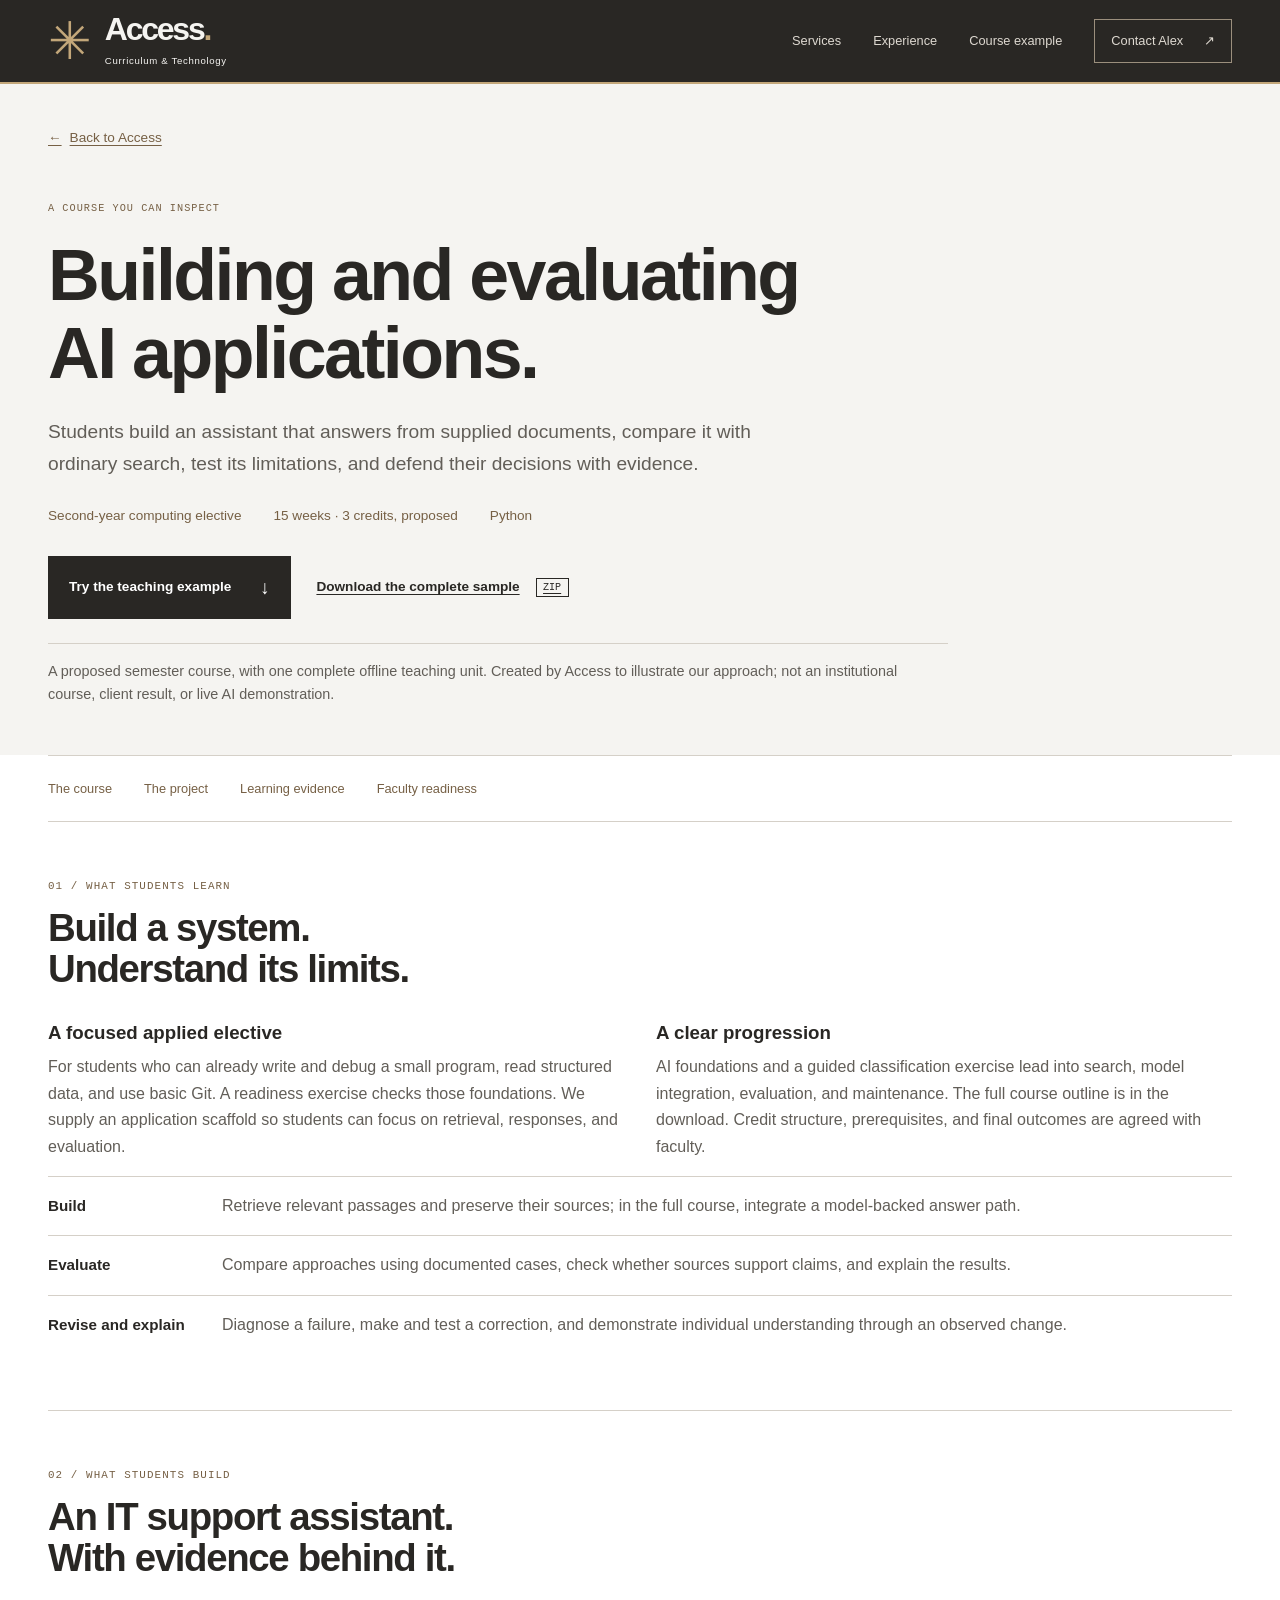
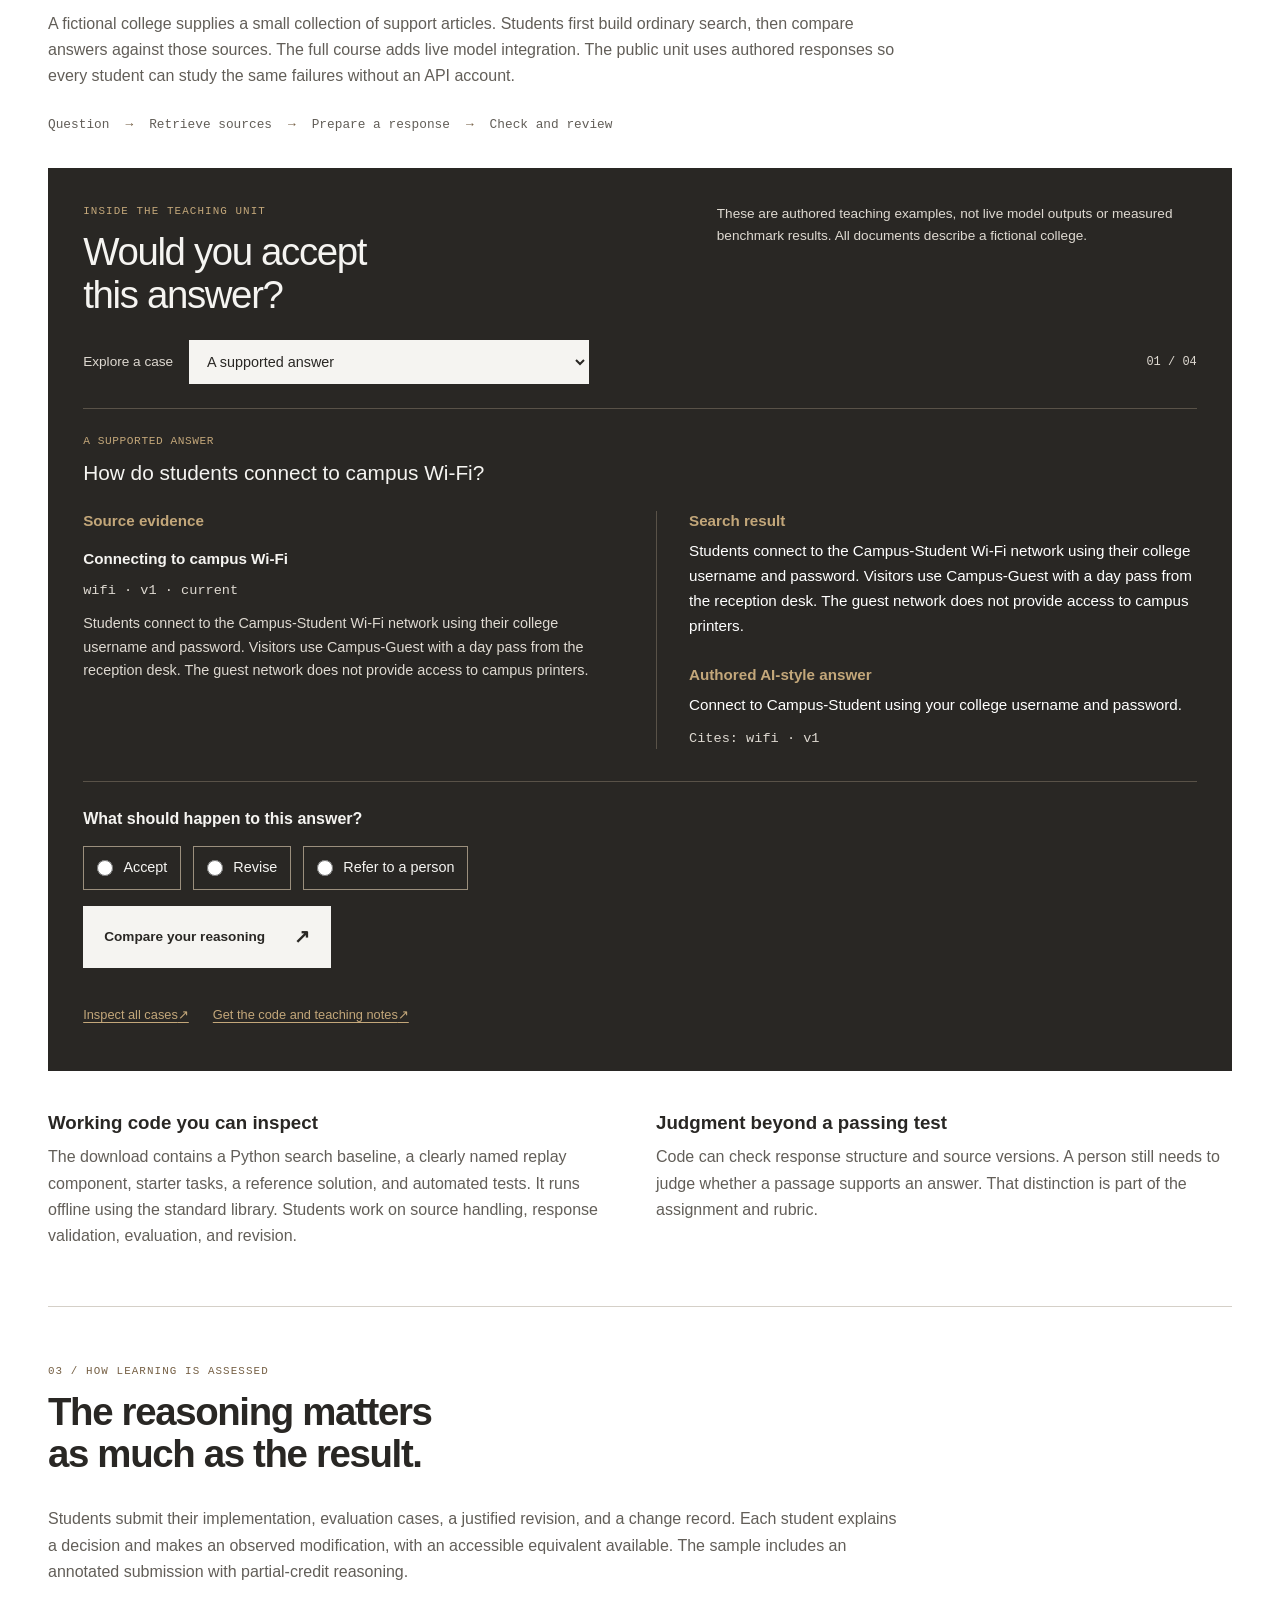
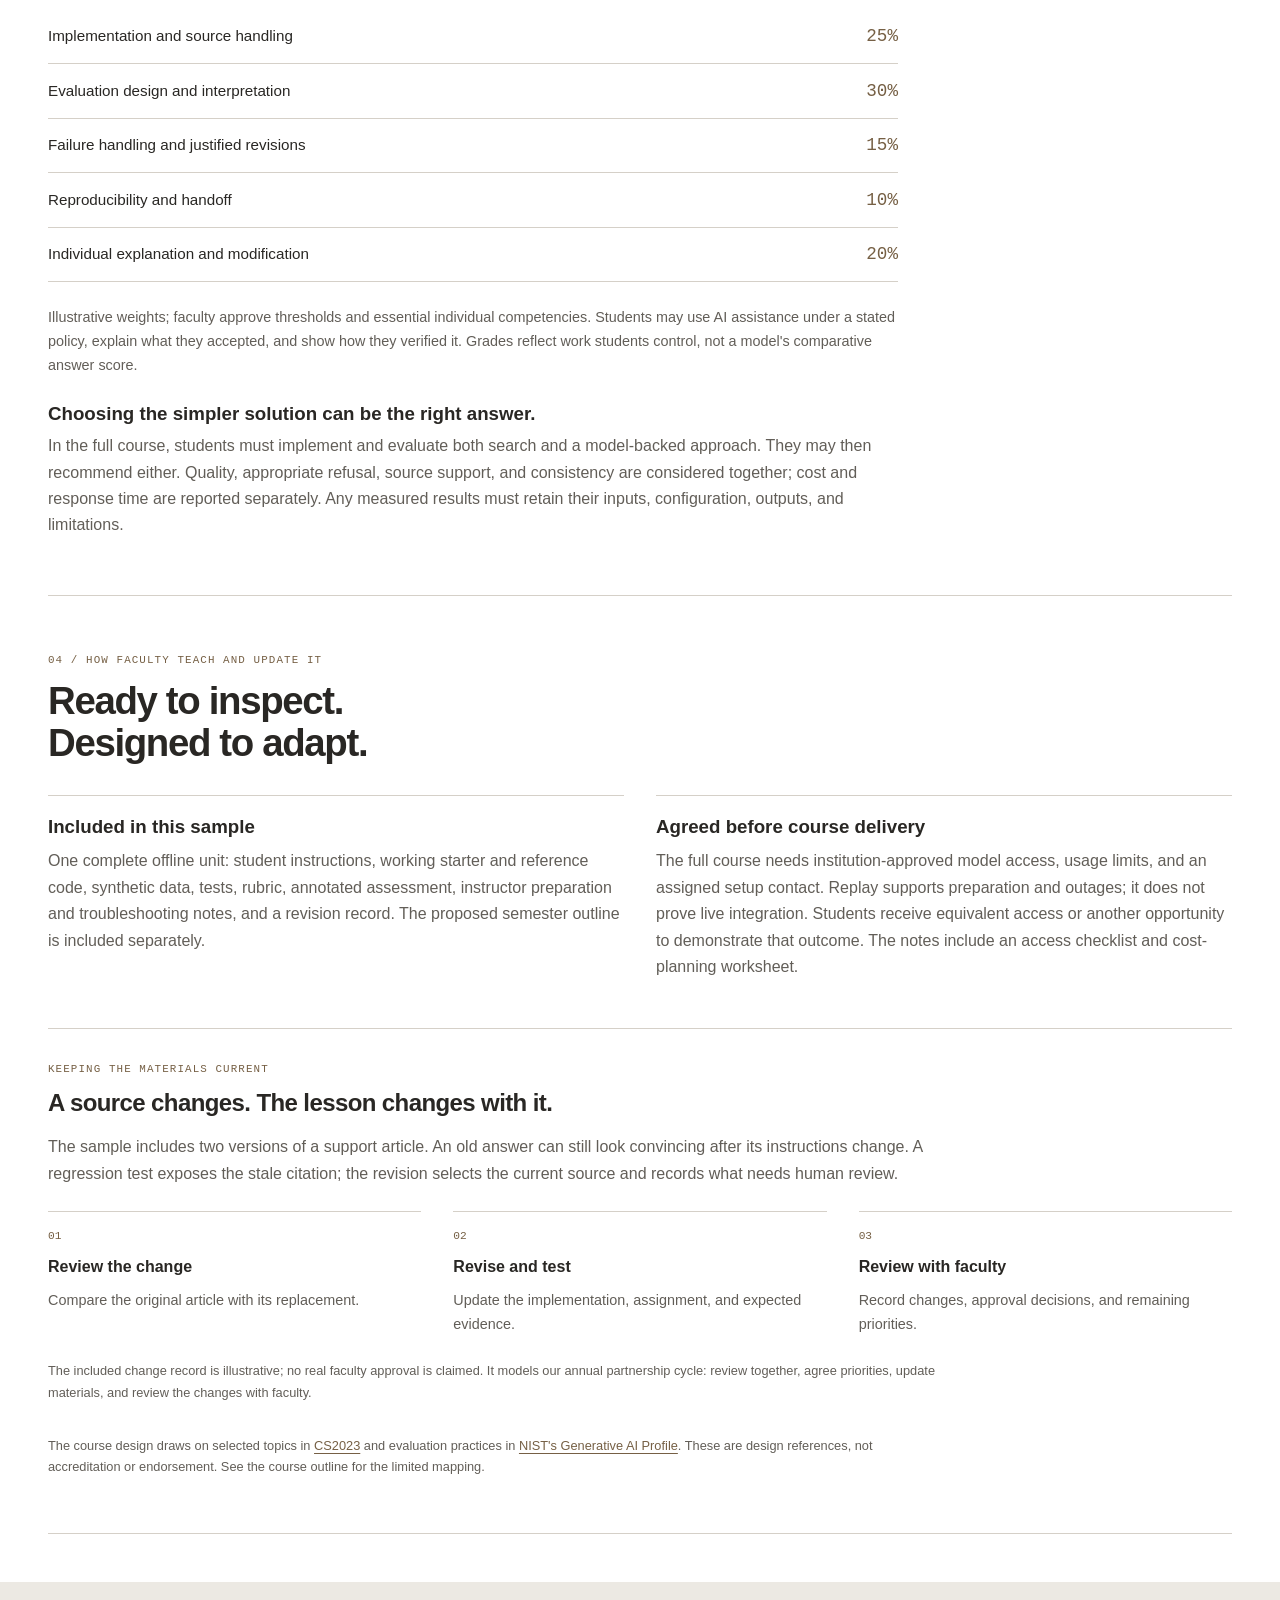
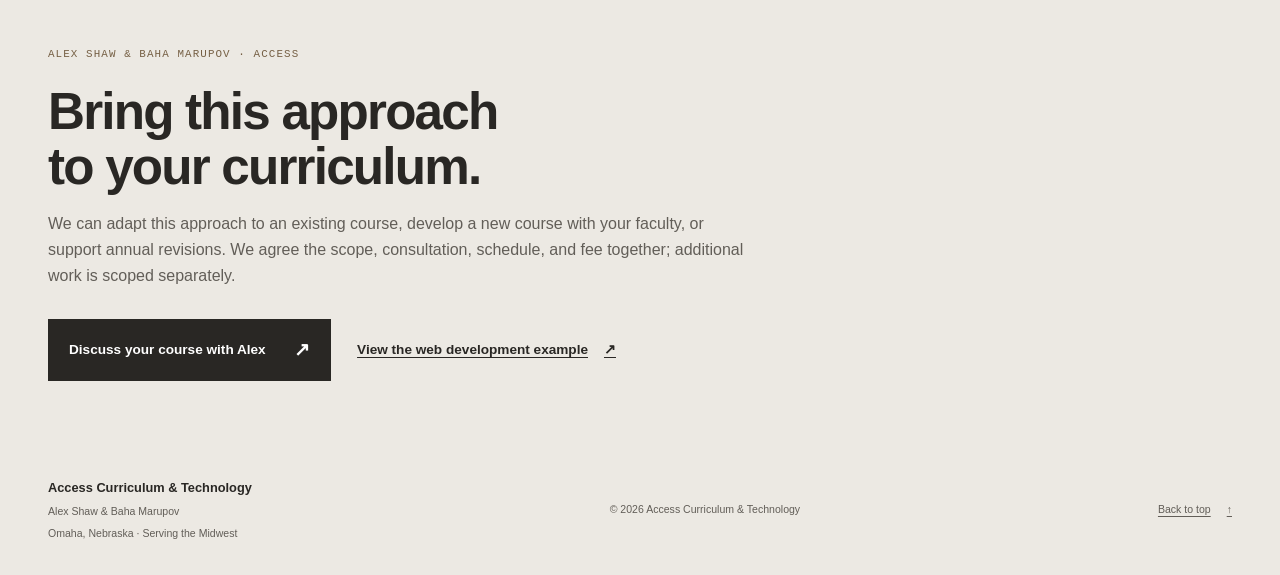
==== commit 69c61f14: "Apply charcoal stone and bronze visual design" ====
--- a/ai-course-example.html
+++ b/ai-course-example.html
@@ -8,7 +8,7 @@
   <meta property="og:type" content="website">
   <meta property="og:title" content="Building and Evaluating AI Applications | Access">
   <meta property="og:description" content="What students build, how faculty assess it, and how teaching materials stay current. Explore one complete offline sample and a proposed semester course.">
-  <meta name="theme-color" content="#102b29">
+  <meta name="theme-color" content="#292724">
   <link rel="icon" href="./favicon.svg" type="image/svg+xml">
   <link rel="stylesheet" href="./styles.css">
   <link rel="stylesheet" href="./sample.css">
@@ -61,7 +61,7 @@
           <div class="lab-grid"><div><h3>Source evidence</h3><div class="source-list" id="case-sources"><article><h4>Connecting to campus Wi-Fi</h4><p class="source-meta">wifi · v1 · current</p><p>Students connect to the Campus-Student Wi-Fi network using their college username and password. Visitors use Campus-Guest with a day pass from the reception desk. The guest network does not provide access to campus printers.</p></article></div></div><div class="lab-responses"><article><h3>Search result</h3><p id="baseline-answer">Students connect to the Campus-Student Wi-Fi network using their college username and password. Visitors use Campus-Guest with a day pass from the reception desk. The guest network does not provide access to campus printers.</p></article><article><h3>Authored AI-style answer</h3><p id="model-answer">Connect to Campus-Student using your college username and password.</p><p class="source-meta" id="answer-citations">Cites: wifi · v1</p></article></div></div>
           <div class="lab-fallback" id="lab-fallback"><h4 id="fallback-decision">Instructor judgment: Accept</h4><p id="fallback-explanation">The current article directly supports both the network name and the sign-in instructions. Accept this answer for the stated question; it makes no claim about troubleshooting or account eligibility. A small wording revision is acceptable if it preserves the meaning. Referring this ordinary, supported question to a person needs an additional reason.</p></div>
           <!-- END STATIC CASE -->
-          <div class="lab-form" id="decision-controls" hidden><fieldset><legend>What should happen to this answer?</legend><div class="decision-choices"><label><input type="radio" name="decision" value="accept">Accept</label><label><input type="radio" name="decision" value="revise">Revise</label><label><input type="radio" name="decision" value="refer">Refer to a person</label></div></fieldset><button class="button button-accent" id="review-decision" type="button">Compare your reasoning <span aria-hidden="true">↗</span></button></div>
+          <div class="lab-form" id="decision-controls" hidden><fieldset><legend>What should happen to this answer?</legend><div class="decision-choices"><label><input type="radio" name="decision" value="accept">Accept</label><label><input type="radio" name="decision" value="revise">Revise</label><label><input type="radio" name="decision" value="refer">Refer to a person</label></div></fieldset><button class="button button-on-dark" id="review-decision" type="button">Compare your reasoning <span aria-hidden="true">↗</span></button></div>
           <div class="case-feedback" id="case-feedback" hidden><h4 id="feedback-title"></h4><p id="feedback-choice"></p><p id="feedback-explanation"></p><p id="feedback-alternative"></p><p class="feedback-mapping"><strong>Assessment:</strong> <span id="feedback-rubric"></span></p><p class="feedback-mapping"><strong>Engineering response:</strong> <span id="feedback-change"></span></p></div>
           <p class="visually-hidden" role="status" aria-live="polite" id="lab-status"></p>
           <div class="lab-footer"><a href="./teaching-sample/data/cases.json" download>Inspect all cases <span aria-hidden="true">↗</span></a><a href="./downloads/applied-ai-sample.zip" download>Get the code and teaching notes <span aria-hidden="true">↗</span></a></div>
--- a/styles.css
+++ b/styles.css
@@ -1,47 +1,58 @@
 :root {
   color-scheme: light;
-  --paper: #f5f3eb;
-  --white: #fffefa;
-  --ink: #142e2b;
-  --muted: #56635e;
-  --teal: #2d6452;
-  --line: #d3d9cd;
-  --soft: #e8ecdf;
-  --night: #102b29;
-  --accent: #d7ef83;
-  --on-dark: #b8cbc3;
-  --dark-line: #3b5550;
-  --serif: Georgia, "Times New Roman", serif;
+  --paper: #f5f4f1;
+  --white: #ffffff;
+  --ink: #292724;
+  --muted: #625e58;
+  --brand: #766045;
+  --line: #d5d0c8;
+  --soft: #ece9e3;
+  --night: #292724;
+  --raised: #393630;
+  --selected-surface: #494238;
+  --accent: #c3a77a;
+  --on-dark: #ded9d1;
+  --dark-line: #595248;
+  --control-line: #9b8f7d;
+  --rule-strong: #b8ada0;
+  --action: var(--ink);
+  --action-hover: #3f3b35;
+  --action-text: var(--white);
+  --action-on-dark: var(--paper);
+  --action-hover-on-dark: var(--soft);
+  --action-text-on-dark: var(--ink);
+  --focus: var(--ink);
+  --focus-on-dark: var(--white);
   --sans: "Segoe UI", -apple-system, BlinkMacSystemFont, Arial, sans-serif;
   --mono: "Cascadia Code", Consolas, monospace;
 }
 * { box-sizing: border-box; }
 html { scroll-behavior: smooth; scroll-padding-top: calc(var(--header-height, 92px) + 1rem); }
-body { margin: 0; color: var(--ink); background: var(--paper); font: 1rem/1.65 var(--sans); overflow-wrap: break-word; }
+body { margin: 0; color: var(--ink); background: var(--white); font: 1rem/1.65 var(--sans); overflow-wrap: break-word; }
 [hidden] { display: none !important; }
 ::selection { color: var(--night); background: var(--accent); }
 a { color: inherit; text-underline-offset: .25em; }
 button, input { font: inherit; }
 a, button, input { -webkit-tap-highlight-color: transparent; }
-:focus-visible { outline: 3px solid #a25728; outline-offset: 5px; }
+:focus-visible { outline: 3px solid var(--focus); outline-offset: 5px; }
 h1, h2, h3, p { margin: 0; }
 h1, h2, h3 { text-wrap: balance; }
-h1, h2 { font-weight: 500; line-height: 1.08; letter-spacing: -.05em; }
+h1, h2 { font-weight: 550; line-height: 1.08; letter-spacing: -.035em; }
 h1 { font-size: clamp(3rem, 5.2vw, 5rem); }
 h2 { font-size: clamp(2.5rem, 4vw, 3.6rem); }
 h3 { line-height: 1.25; font-weight: 550; }
-em { font-family: var(--serif); color: var(--teal); font-weight: 400; letter-spacing: -.04em; }
+h1 em, h2 em { color: inherit; font: inherit; }
 p + p { margin-top: 1rem; }
 ul { padding-left: 1.2rem; margin: 1rem 0 0; }
 li + li { margin-top: .45rem; }
 svg { display: block; }
 .container { width: min(1280px, calc(100% - 6rem)); margin-inline: auto; }
 .section { padding-block: 5.5rem; }
-.eyebrow { font: 500 .68rem/1.6 var(--mono); letter-spacing: .1em; text-transform: uppercase; color: var(--teal); margin-bottom: 1.3rem; }
+.eyebrow { font: 500 .68rem/1.6 var(--mono); letter-spacing: .1em; text-transform: uppercase; color: var(--brand); margin-bottom: 1.3rem; }
 .visually-hidden { position: absolute; width: 1px; height: 1px; padding: 0; margin: -1px; overflow: hidden; clip-path: inset(50%); white-space: nowrap; border: 0; }
 .skip-link { position: fixed; top: .75rem; left: 1rem; padding: .8rem 1.2rem; background: var(--accent); color: var(--night); z-index: 40; transform: translateY(-180%); }
 .skip-link:focus { transform: translateY(0); }
-.site-header { position: sticky; top: 0; z-index: 15; background: var(--night); color: var(--paper); border-bottom: 1px solid var(--dark-line); }
+.site-header { position: sticky; top: 0; z-index: 15; background: var(--night); color: var(--paper); border-bottom: 2px solid var(--accent); }
 .header-inner { display: flex; align-items: center; justify-content: space-between; gap: 2rem; min-height: 82px; }
 .wordmark { display: inline-flex; align-items: center; gap: .8rem; text-decoration: none; flex-shrink: 0; }
 .brand-symbol { font-size: 3.25rem; color: var(--accent); line-height: 1; }
@@ -50,30 +61,29 @@
 .wordmark-description { display: block; margin-top: .45rem; font-size: .6rem; letter-spacing: .07em; }
 nav { display: flex; align-items: center; gap: .5rem 2rem; flex-wrap: wrap; }
 nav a { display: inline-flex; align-items: center; min-height: 44px; text-decoration: none; font-size: .8rem; }
-.site-header nav a { color: #d1ded6; transition: color .2s; }
+.site-header nav a { color: var(--on-dark); transition: color .2s; }
 .site-header nav a:hover, .site-header nav a.is-active { color: var(--accent); }
-nav .nav-contact { color: var(--accent); gap: 1.3rem; border: 1px solid #657a60; padding: .2rem 1rem; }
-.site-header :focus-visible, .hero :focus-visible, .contact :focus-visible { outline-color: var(--accent); }
-.hero { background: radial-gradient(ellipse at 85% 30%, #284638 0, transparent 60%), var(--night); color: var(--paper); padding-block: 5rem; }
+nav .nav-contact { color: var(--accent); gap: 1.3rem; border: 1px solid var(--control-line); padding: .2rem 1rem; }
+.site-header :focus-visible, .contact :focus-visible { outline-color: var(--focus-on-dark); }
+.hero { background: var(--paper); color: var(--ink); padding-block: 5rem; border-bottom: 1px solid var(--line); }
 .hero-grid { display: grid; grid-template-columns: 2fr 1fr; align-items: center; gap: clamp(2rem, 5vw, 5rem); }
 .hero h1 { font-size: clamp(3rem, 5vw, 4.7rem); }
-.hero h1 em { color: var(--accent); }
-.hero-intro { margin-top: 1.6rem; font-size: 1.08rem; color: #d1ded6; max-width: 36rem; }
+.hero-intro { margin-top: 1.6rem; font-size: 1.08rem; color: var(--muted); max-width: 36rem; }
 .actions { display: flex; align-items: center; flex-wrap: wrap; gap: 1rem 1.6rem; margin-top: 1.8rem; }
-.button { display: inline-flex; justify-content: space-between; align-items: center; gap: 1.8rem; min-height: 52px; padding: .9rem 1.25rem; border: 1px solid var(--teal); background: var(--teal); color: var(--white); text-decoration: none; font-size: .85rem; font-weight: 600; transition: background .2s, box-shadow .2s; }
+.button { display: inline-flex; justify-content: space-between; align-items: center; gap: 1.8rem; min-height: 52px; padding: .9rem 1.25rem; border: 1px solid var(--action); background: var(--action); color: var(--action-text); text-decoration: none; font-size: .85rem; font-weight: 600; transition: background .2s; }
 .button > span[aria-hidden] { font-size: 1.2rem; transition: transform .2s; }
-.button:hover { background: var(--ink); box-shadow: 0 5px 18px #102b2912; }
+.button:hover { background: var(--action-hover); border-color: var(--action-hover); }
 .button:hover > span[aria-hidden] { transform: translate(2px, -2px); }
-.button-accent { background: var(--accent); color: var(--night); border-color: var(--accent); }
-.button-accent:hover { background: #e8f5b6; }
+.button-on-dark { --action: var(--action-on-dark); --action-hover: var(--action-hover-on-dark); --action-text: var(--action-text-on-dark); }
 .text-link { display: inline-flex; gap: 1rem; align-items: center; min-height: 44px; font-size: .85rem; font-weight: 600; text-decoration-thickness: 1px; }
 .text-link:hover { text-decoration-thickness: 2px; }
-.hero-location { color: var(--on-dark); font-size: .73rem; margin-top: 1.6rem; }
-.credentials { border-left: 1px solid #6c8262; padding-left: 2rem; }
+.hero .text-link { color: var(--brand); }
+.hero-location { color: var(--muted); font-size: .73rem; margin-top: 1.6rem; }
+.credentials { border-left: 1px solid var(--line); padding-left: 2rem; }
 .credentials h2 { font-size: 1.8rem; letter-spacing: -.025em; line-height: 1.35; }
 .credentials h2 + h2 { margin-top: .4rem; }
-.credentials p { color: #c2d2c5; font-size: .95rem; line-height: 1.6; margin-top: 1rem; }
-.credential-link { display: inline-flex; gap: 1rem; min-height: 44px; align-items: center; color: var(--accent); margin-top: .8rem; font-size: .8rem; text-decoration: none; }
+.credentials p { color: var(--muted); font-size: .95rem; line-height: 1.6; margin-top: 1rem; }
+.credential-link { display: inline-flex; gap: 1rem; min-height: 44px; align-items: center; color: var(--brand); margin-top: .8rem; font-size: .8rem; text-decoration: none; }
 .credential-link:hover { text-decoration: underline; }
 .section-heading { margin-bottom: 2.6rem; }
 .section-heading > p:last-child:not(.eyebrow) { margin-top: 1rem; color: var(--muted); }
@@ -81,27 +91,27 @@
 .origin-story { color: var(--muted); max-width: 44rem; }
 .origin-story p { font-size: .98rem; }
 .course-services { display: grid; grid-template-columns: repeat(3, minmax(0, 1fr)); gap: 1rem 2.5rem; }
-.course-service { border-top: 1px solid #aebdab; padding-top: 1.5rem; display: grid; grid-template-rows: subgrid; grid-row: span 5; align-items: start; min-width: 0; }
-.course-service h3 { font-size: clamp(1.8rem, 2.4vw, 2.3rem); line-height: 1.12; letter-spacing: -.04em; font-weight: 500; }
+.course-service { border-top: 1px solid var(--rule-strong); padding-top: 1.5rem; display: grid; grid-template-rows: subgrid; grid-row: span 5; align-items: start; min-width: 0; }
+.course-service h3 { font-size: clamp(1.8rem, 2.4vw, 2.3rem); line-height: 1.16; letter-spacing: -.025em; font-weight: 550; }
 .course-service > p { color: var(--muted); font-size: .95rem; }
-.course-service > .service-kind { color: var(--teal); font: .67rem/1.5 var(--mono); text-transform: uppercase; letter-spacing: .04em; margin: 0; }
+.course-service > .service-kind { color: var(--brand); font: .67rem/1.5 var(--mono); text-transform: uppercase; letter-spacing: .04em; margin: 0; }
 .course-service ul { margin: 0; font-size: .9rem; color: var(--muted); }
-.course-service li::marker { color: var(--teal); }
-.course-service .text-link { align-self: end; color: var(--teal); font-size: .85rem; gap: .75rem; }
+.course-service li::marker { color: var(--brand); }
+.course-service .text-link { align-self: end; color: var(--brand); font-size: .85rem; gap: .75rem; }
 .review-cycle { margin-top: 2rem; font-size: .85rem; color: var(--muted); }
 .review-cycle strong { color: var(--ink); margin-right: .4rem; }
 .working-together { display: grid; grid-template-columns: 1fr 2fr; gap: 2rem; border-top: 1px solid var(--line); margin-top: 1.5rem; padding-top: 1.5rem; }
 .working-together h3 { font-size: 1.05rem; }
 .working-together p { color: var(--muted); font-size: .9rem; }
-.experience { background: #e8ecdf; border-block: 1px solid var(--line); }
+.experience { background: var(--soft); border-block: 1px solid var(--line); }
 .experience h2 { font-size: clamp(2.1rem, 3.6vw, 3.3rem); }
 .experience-columns { display: grid; grid-template-columns: 1fr 1fr; gap: 5rem; }
-.experience-columns article { border-top: 1px solid #b6c1ac; padding-top: 1.5rem; }
-.experience-columns h3 { font-size: 2.1rem; letter-spacing: -.035em; font-weight: 500; }
+.experience-columns article { border-top: 1px solid var(--rule-strong); padding-top: 1.5rem; }
+.experience-columns h3 { font-size: 2.1rem; letter-spacing: -.025em; font-weight: 550; }
 .experience-columns p { font-size: .95rem; color: var(--muted); margin-top: 1rem; }
 .experience-note { font-size: .72rem; color: var(--muted); margin-top: 2rem; }
 .example-heading { display: flex; justify-content: space-between; align-items: end; gap: 2rem; }
-.example-heading > a { color: var(--teal); flex-shrink: 0; }
+.example-heading > a { color: var(--brand); flex-shrink: 0; }
 .example-steps { display: grid; grid-template-columns: repeat(3, minmax(0, 1fr)); gap: 2.5rem; list-style: none; padding: 0; margin: 2.5rem 0 0; }
 .example-steps li { border-top: 1px solid var(--line); padding-top: 1.2rem; margin: 0; }
 .example-steps h3 { font-size: 1.15rem; font-weight: 550; }
@@ -109,7 +119,7 @@
 .example-notes { display: flex; justify-content: space-between; gap: 1.5rem; margin-top: 2rem; font-size: .78rem; color: var(--muted); }
 .example-notes p { margin: 0; max-width: 30rem; }
 .contact { background: var(--night); color: var(--paper); }
-.contact .eyebrow, .contact em { color: var(--accent); }
+.contact .eyebrow { color: var(--accent); }
 .contact-grid { display: grid; grid-template-columns: 1fr 1fr; gap: 5rem; align-items: center; }
 .contact-grid > div > p:not(.eyebrow):not(.email-help):not(.copy-status) { color: var(--on-dark); max-width: 380px; margin-top: 1.5rem; }
 .contact-email { display: flex; align-items: center; flex-wrap: wrap; gap: .25rem 1.2rem; }
@@ -121,7 +131,7 @@
 .partnership-contact { color: var(--accent); }
 .brief-download { display: inline-flex; align-items: center; gap: .6rem; min-height: 44px; font-size: .8rem; }
 .brief-download span, .file-type { font: .63rem var(--mono); border: 1px solid currentColor; padding: .2rem .4rem; }
-.site-footer { padding-block: 2rem; background: #e8ecdf; }
+.site-footer { padding-block: 2rem; background: var(--soft); }
 .footer-inner { display: flex; justify-content: space-between; align-items: center; gap: 2rem; color: var(--muted); font-size: .66rem; }
 .footer-brand { color: var(--ink); font-weight: 600; font-size: .8rem; }
 .footer-inner p + p { margin-top: .3rem; }
@@ -153,7 +163,7 @@
   .hero-grid { grid-template-columns: 1fr; gap: 2.8rem; }
   .hero { padding-block: 3rem; }
   .hero h1 { font-size: clamp(2.5rem, 7.5vw, 4.5rem); }
-  .credentials { border-left: 0; border-top: 1px solid var(--dark-line); padding: 1.5rem 0 0; display: grid; grid-template-columns: 1fr 1fr; gap: .4rem 1.5rem; max-width: 36rem; }
+  .credentials { border-left: 0; border-top: 1px solid var(--line); padding: 1.5rem 0 0; display: grid; grid-template-columns: 1fr 1fr; gap: .4rem 1.5rem; max-width: 36rem; }
   .credentials h2 + h2 { margin-top: 0; }
   .credentials p { margin-top: .4rem; }
   .credential-link { justify-self: start; align-self: end; margin: 0; }
--- a/sample.css
+++ b/sample.css
@@ -1,7 +1,8 @@
-.sample-hero { padding-block: 2rem 4rem; }
+.sample-hero { padding-block: 2rem 4rem; background: var(--paper); }
 .sample-hero h1 { font-size: clamp(3rem, 6vw, 5.5rem); }
 .sample-hero .eyebrow { font-size: .64rem; }
-.sample-contents a:hover { color: var(--teal); text-decoration: underline; }
+.back-link, .sample-contents a { color: var(--brand); }
+.sample-contents a:hover { color: var(--brand); text-decoration: underline; }
 .back-link { display: inline-flex; align-items: center; gap: .5rem; min-height: 44px; font-size: .85rem; margin-bottom: 2.5rem; }
 .sample-hero h1 { max-width: 850px; }
 .sample-lead { max-width: 760px; font-size: 1.2rem; color: var(--muted); margin-top: 1.5rem; }
@@ -30,15 +31,15 @@
 .map-table tbody td { color: var(--muted); }
 .map-table th:not(:first-child):not(:last-child), .map-table td:not(:last-child) { text-align: center; }
 .map-table tbody tr:nth-child(even) { background: var(--soft); }
-.module-label { display: block; font-weight: 650; color: var(--teal); margin-bottom: .5rem; }
+.module-label { display: block; font-weight: 650; color: var(--brand); margin-bottom: .5rem; }
 .design-note { padding: 1.5rem 0 0; max-width: 850px; }
 .design-note p { margin-top: .5rem; color: var(--muted); }
 .submission-box { background: var(--soft); padding: 1.5rem; margin-bottom: 1.5rem; }
 .submission-box p { margin-top: .6rem; color: var(--muted); }
 .rubric-grid { margin-top: 2rem; }
-.rubric-card { border-top: 1px solid var(--teal); padding-top: 1.3rem; }
+.rubric-card { border-top: 1px solid var(--brand); padding-top: 1.3rem; }
 .rubric-card .eyebrow { font-size: .7rem; margin-bottom: .7rem; }
-.rubric-card h3 { font-family: var(--serif); font-size: 1.6rem; font-weight: 400; }
+.rubric-card h3 { font-size: 1.6rem; font-weight: 550; }
 .rubric-card dl { margin: 1.2rem 0 0; }
 .rubric-card dl > div + div { border-top: 1px solid var(--line); padding-top: 1rem; margin-top: 1rem; }
 .rubric-card dt { font-weight: 650; font-size: .87rem; }
@@ -46,7 +47,7 @@
 .scoring-note { font-size: .9rem; color: var(--muted); margin-top: 1.5rem; max-width: 950px; }
 .handoff-list { padding-left: 1.5rem; margin: 0; max-width: 900px; }
 .handoff-list li { padding-left: .7rem; }
-.handoff-list li::marker { color: var(--teal); font-weight: 650; }
+.handoff-list li::marker { color: var(--brand); font-weight: 650; }
 .handoff-list li + li { margin-top: 1.6rem; }
 .handoff-list p { margin-top: .5rem; color: var(--muted); }
 .handoff-package { max-width: 950px; margin-top: 2rem; padding-top: 1.5rem; border-top: 1px solid var(--line); }
@@ -66,6 +67,7 @@
 }
 @media print {
   .sample-hero, .document-section { padding-block: 1rem; }
+  .sample-hero { background: white; }
   .back-link, .print-hint, .table-hint, .sample-next .actions { display: none; }
   .sample-hero h1 { font-size: 29pt; }
   .sample-lead { font-size: 12pt; }
@@ -98,36 +100,37 @@
 .outcome-controls { display: grid; grid-template-columns: repeat(3, 1fr); border: 1px solid var(--dark-line); padding: 3px; margin: 1.2rem 0 0; min-width: 0; gap: 3px; }
 .outcome-controls label { position: relative; cursor: pointer; min-width: 0; }
 .outcome-controls input { position: absolute; width: 1px; height: 1px; opacity: 0; }
-.outcome-controls label > span { display: flex; align-items: center; justify-content: center; gap: .5rem; min-height: 40px; color: #cedcc5; font-size: .74rem; transition: background .2s, color .2s; }
+.outcome-controls label > span { display: flex; align-items: center; justify-content: center; gap: .5rem; min-height: 40px; color: var(--on-dark); font-size: .74rem; transition: background .2s, color .2s; }
 .tab-number { font: .62rem var(--mono); opacity: .75; }
 .outcome-controls input:checked + span { background: var(--accent); color: var(--night); }
-.outcome-controls input:focus-visible + span { outline: 2px solid var(--accent); outline-offset: 3px; }
-.outcome-controls label:hover > span { box-shadow: inset 0 0 0 1px #d7ef8360; }
+.outcome-controls input:checked + span .tab-number { opacity: 1; }
+.outcome-controls input:focus-visible + span { outline: 2px solid var(--focus-on-dark); outline-offset: 3px; }
+.outcome-controls label:hover > span { box-shadow: inset 0 0 0 1px var(--accent); }
 .alignment-visual { position: relative; margin-top: 1.4rem; height: 217px; }
 .connection-lines { position: absolute; inset: 0; width: 100%; height: 100%; fill: var(--accent); overflow: visible; }
-.connection-lines path { fill: none; stroke: #91b677; stroke-width: 1.2; vector-effect: non-scaling-stroke; }
-.connection-lines path[data-muted="true"] { stroke: #64796d; stroke-dasharray: 3 5; }
-.outcome-node { position: relative; z-index: 1; margin: auto; width: 232px; max-width: 95%; display: flex; align-items: center; gap: .7rem; padding: .7rem .85rem; background: #2e4e40; border: 1px solid #87a36c; }
-.outcome-code { color: var(--accent); font: .85rem var(--mono); padding-right: .7rem; border-right: 1px solid #69815d; }
-.node-kicker { display: block; color: #c2d3ba; font: .58rem/1.5 var(--mono); text-transform: uppercase; letter-spacing: .07em; }
+.connection-lines path { fill: none; stroke: var(--accent); stroke-width: 1.2; vector-effect: non-scaling-stroke; }
+.connection-lines path[data-muted="true"] { stroke: var(--control-line); stroke-dasharray: 3 5; }
+.outcome-node { position: relative; z-index: 1; margin: auto; width: 232px; max-width: 95%; display: flex; align-items: center; gap: .7rem; padding: .7rem .85rem; background: var(--raised); border: 1px solid var(--accent); }
+.outcome-code { color: var(--accent); font: .85rem var(--mono); padding-right: .7rem; border-right: 1px solid var(--control-line); }
+.node-kicker { display: block; color: var(--on-dark); font: .58rem/1.5 var(--mono); text-transform: uppercase; letter-spacing: .07em; }
 .outcome-node strong { display: block; font-size: .85rem; font-weight: 500; }
 .module-nodes { display: grid; grid-template-columns: repeat(3, minmax(0, 1fr)); gap: 10px; list-style: none; padding: 0; margin: 0; position: absolute; width: 100%; bottom: 0; }
-.module-node { position: relative; padding: .75rem; margin: 0; background: #183630; border: 1px solid #566b55; transition: border-color .25s, background .25s; }
-.module-top { display: flex; justify-content: space-between; align-items: center; gap: .25rem; font: .55rem/1.5 var(--mono); letter-spacing: .03em; color: #c0cfbc; }
-.level-badge { display: inline-grid; place-items: center; width: 21px; height: 21px; border: 1px solid #677f59; font-size: .6rem; color: var(--accent); }
+.module-node { position: relative; padding: .75rem; margin: 0; background: var(--raised); border: 1px solid var(--control-line); transition: border-color .25s, background .25s; }
+.module-top { display: flex; justify-content: space-between; align-items: center; gap: .25rem; font: .55rem/1.5 var(--mono); letter-spacing: .03em; color: var(--on-dark); }
+.level-badge { display: inline-grid; place-items: center; width: 21px; height: 21px; border: 1px solid var(--control-line); font-size: .6rem; color: var(--accent); }
 .module-node strong { display: block; margin-top: .65rem; font-size: .8rem; line-height: 1.35; font-weight: 500; }
-.level-name { display: block; font: .6rem/1.5 var(--mono); color: #c1d4b5; margin-top: .6rem; }
-.module-node[data-level="D"] { border-color: #9ab66a; background: #334d35; }
+.level-name { display: block; font: .6rem/1.5 var(--mono); color: var(--on-dark); margin-top: .6rem; }
+.module-node[data-level="D"] { border-color: var(--accent); background: var(--selected-surface); }
 .module-node[data-level="D"] .level-badge { background: var(--accent); color: var(--night); border-color: var(--accent); }
-.module-node[data-level="none"] { border-style: dashed; background: #1c332f; }
+.module-node[data-level="none"] { border-style: dashed; background: var(--night); }
 .module-node[data-level="none"] .level-name { color: var(--on-dark); }
 .evidence-readout { margin-top: 1.4rem; border-top: 1px solid var(--dark-line); padding-block: 1rem; min-height: 110px; }
 .readout-label { display: flex; justify-content: space-between; font: .6rem/1.5 var(--mono); letter-spacing: .08em; text-transform: uppercase; color: var(--accent); }
-.evidence-readout p { font-size: .75rem; line-height: 1.6; color: #d1ddc8; margin-top: .5rem; max-width: 34rem; }
+.evidence-readout p { font-size: .75rem; line-height: 1.6; color: var(--on-dark); margin-top: .5rem; max-width: 34rem; }
 
 .sample-explorer { max-width: 640px; margin: 0 auto 2rem; }
 .sample-explorer .curriculum-explorer { color: var(--paper); background: var(--night); }
-.sample-explorer :focus-visible { outline-color: var(--accent); }
+.sample-explorer :focus-visible { outline-color: var(--focus-on-dark); }
 @media (max-width: 480px) {
   .curriculum-explorer { padding: 1.2rem 1rem .5rem; }
   .explorer-title h3 { font-size: 1.3rem; }
--- a/ai-example.css
+++ b/ai-example.css
@@ -1,7 +1,7 @@
-.ai-hero { padding-bottom: 3rem; background: radial-gradient(ellipse at 100% 0, #e3e9d6, transparent 55%); }
+.ai-hero { padding-bottom: 3rem; }
 .ai-hero h1 { max-width: 1100px; font-size: clamp(2.65rem, 5.6vw, 5rem); }
-.ai-hero .course-subtitle { font: 400 clamp(1.5rem, 3vw, 2.3rem)/1.25 var(--serif); color: var(--teal); margin-top: .8rem; letter-spacing: -.025em; }
-.course-facts { display: flex; flex-wrap: wrap; gap: .6rem 2rem; list-style: none; margin: 1.6rem 0 0; padding: 0; color: var(--teal); font-size: .85rem; }
+.ai-hero .course-subtitle { font: 500 clamp(1.5rem, 3vw, 2.3rem)/1.25 var(--sans); color: var(--ink); margin-top: .8rem; letter-spacing: -.025em; }
+.course-facts { display: flex; flex-wrap: wrap; gap: .6rem 2rem; list-style: none; margin: 1.6rem 0 0; padding: 0; color: var(--brand); font-size: .85rem; }
 .course-facts li { margin: 0; }
 .ai-page .sample-contents { gap: .5rem 2rem; }
 .ai-page .document-section > p { max-width: 850px; color: var(--muted); }
@@ -13,7 +13,7 @@
 .lab-detail { border-top: 1px solid var(--line); padding: 1.2rem 0; }
 .lab-detail:last-of-type { border-bottom: 1px solid var(--line); }
 .lab-detail summary { cursor: pointer; color: var(--ink); font-size: 1.1rem; font-weight: 600; padding: .25rem 0; }
-.lab-detail summary::marker { color: var(--teal); }
+.lab-detail summary::marker { color: var(--brand); }
 .lab-detail > div { padding-top: 1rem; max-width: 900px; }
 .lab-detail p, .lab-detail li { color: var(--muted); }
 .lab-detail h4 { font-size: .95rem; margin: 1.4rem 0 .5rem; }
@@ -23,38 +23,39 @@
 .faculty-grid p, .readiness-grid p, .revision-grid p { color: var(--muted); margin-top: .6rem; }
 .faculty-grid ul, .readiness-grid ul { color: var(--muted); font-size: .95rem; }
 .reference-list { color: var(--muted); font-size: .85rem; padding-left: 1.2rem; }
-.reference-list a { color: var(--teal); }
+.reference-list a { color: var(--brand); }
 .ai-page code { font-family: var(--mono); font-size: .85em; overflow-wrap: anywhere; }
 .ai-page .budget-formula { padding: 1rem 0; border-block: 1px solid var(--line); font-size: .95rem; }
 .system-path { display: flex; flex-wrap: wrap; gap: .5rem 1rem; margin-top: 1.5rem; font: .8rem/1.7 var(--mono); }
-.system-path span { color: var(--teal); }
+.system-path span { color: var(--brand); }
 .case-count { margin-left: auto; color: var(--on-dark); font: .75rem/1.5 var(--mono); white-space: nowrap; }
-.lab-responses .source-meta { font: .8rem/1.6 var(--mono); color: var(--on-dark); margin-top: .65rem; }
+.lab-responses .source-meta { font: .85rem/1.6 var(--mono); color: var(--on-dark); margin-top: .65rem; }
 .assessment-weights { margin: 1.5rem 0; max-width: 850px; }
 .assessment-weights > div { display: flex; align-items: baseline; justify-content: space-between; gap: 1.5rem; padding: .85rem 0; border-bottom: 1px solid var(--line); }
 .assessment-weights dt { font-size: .95rem; }
-.assessment-weights dd { margin: 0; color: var(--teal); font: 1.1rem/1.5 var(--mono); }
+.assessment-weights dd { margin: 0; color: var(--brand); font: 1.1rem/1.5 var(--mono); }
 .revision-example { margin-top: 3rem; padding-top: 2rem; border-top: 1px solid var(--line); }
 .revision-example .eyebrow { margin-bottom: .6rem; }
 .revision-example > h3 { font-size: 1.5rem; letter-spacing: -.025em; }
 .revision-example > p:not(.eyebrow) { max-width: 900px; margin-top: 1rem; color: var(--muted); }
 .revision-steps { display: grid; grid-template-columns: repeat(3, minmax(0, 1fr)); gap: 2rem; padding: 0; list-style: none; margin: 1.5rem 0; }
 .revision-steps li { margin: 0; padding-top: 1rem; border-top: 1px solid var(--line); }
-.revision-steps span { font: .7rem/1.5 var(--mono); color: var(--teal); display: block; margin-bottom: .6rem; }
+.revision-steps span { font: .7rem/1.5 var(--mono); color: var(--brand); display: block; margin-bottom: .6rem; }
 .revision-steps strong { font-weight: 600; }
 .revision-steps p { color: var(--muted); font-size: .9rem; margin-top: .5rem; }
 .revision-note, .reference-note { font-size: .8rem; color: var(--muted); }
 .reference-note { margin-top: 2rem; }
+.reference-note a { color: var(--brand); }
 
 /* One teaching exercise: source evidence, two responses, one decision. */
 .answer-lab { background: var(--night); color: var(--paper); padding: 2.2rem; margin: 2rem 0 2.5rem; }
-.answer-lab :focus-visible { outline-color: var(--accent); }
+.answer-lab :focus-visible { outline-color: var(--focus-on-dark); }
 .lab-heading { display: flex; justify-content: space-between; align-items: start; gap: 2rem; }
 .lab-heading .eyebrow { color: var(--accent); margin-bottom: .7rem; }
 .lab-heading h3 { font-size: clamp(1.8rem, 3vw, 2.5rem); line-height: 1.1; font-weight: 500; letter-spacing: -.035em; }
 .lab-heading > p { max-width: 30rem; color: var(--on-dark); font-size: .85rem; margin: 0; }
 .lab-controls { display: flex; align-items: center; gap: 1rem; margin: 1.5rem 0; }
-.lab-controls label { color: #d1ded6; font-size: .85rem; }
+.lab-controls label { color: var(--on-dark); font-size: .85rem; }
 .lab-controls select { font: inherit; font-size: .9rem; padding: .7rem 2rem .7rem .8rem; min-height: 44px; width: min(100%, 25rem); background: var(--paper); color: var(--ink); border: 1px solid var(--paper); border-radius: 0; }
 .case-question { margin-block: 1.5rem; border-top: 1px solid var(--dark-line); padding-top: 1.5rem; }
 .case-question h4 { color: var(--accent); margin: 0 0 .5rem; font: .7rem/1.5 var(--mono); text-transform: uppercase; letter-spacing: .05em; }
@@ -63,27 +64,27 @@
 .lab-grid h3 { font-size: .95rem; font-weight: 600; color: var(--accent); margin-bottom: 1rem; }
 .source-list article + article { border-top: 1px solid var(--dark-line); padding-top: 1rem; margin-top: 1rem; }
 .source-list h4 { font-size: .95rem; margin: 0; font-weight: 600; }
-.source-list p { margin-top: .6rem; font-size: .9rem; color: #d1ded6; }
-.source-list .source-meta { font: .8rem/1.6 var(--mono); color: var(--on-dark); overflow-wrap: anywhere; }
+.source-list p { margin-top: .6rem; font-size: .9rem; color: var(--on-dark); }
+.source-list .source-meta { font: .85rem/1.6 var(--mono); color: var(--on-dark); overflow-wrap: anywhere; }
 .lab-responses { border-left: 1px solid var(--dark-line); padding-left: 2rem; }
 .lab-responses article + article { margin-top: 1.7rem; }
-.lab-responses p { font-size: .95rem; line-height: 1.65; color: #ecf0df; white-space: pre-wrap; overflow-wrap: anywhere; }
+.lab-responses p { font-size: .95rem; line-height: 1.65; color: var(--white); white-space: pre-wrap; overflow-wrap: anywhere; }
 .lab-responses h3 { margin-bottom: .5rem; }
 .lab-form { border-top: 1px solid var(--dark-line); margin-top: 2rem; padding-top: 1.5rem; }
 .lab-form fieldset { border: 0; margin: 0; padding: 0; min-width: 0; }
 .lab-form legend { font-size: 1rem; font-weight: 600; padding: 0; margin-bottom: .8rem; }
 .decision-choices { display: flex; gap: .75rem; flex-wrap: wrap; }
-.decision-choices label { display: inline-flex; align-items: center; gap: .65rem; min-height: 44px; padding: .5rem .8rem; border: 1px solid #6d847b; cursor: pointer; font-size: .9rem; }
+.decision-choices label { display: inline-flex; align-items: center; gap: .65rem; min-height: 44px; padding: .5rem .8rem; border: 1px solid var(--control-line); cursor: pointer; font-size: .9rem; }
 .decision-choices label:has(input:checked) { border-color: var(--accent); color: var(--accent); }
 .decision-choices input { accent-color: var(--accent); width: 1rem; height: 1rem; margin: 0; }
 .lab-form button { cursor: pointer; margin-top: 1rem; }
 .case-feedback { border-left: 2px solid var(--accent); padding-left: 1.3rem; margin-top: 1.8rem; }
 .case-feedback h4 { font-size: 1.2rem; margin: 0 0 .7rem; color: var(--accent); }
-.case-feedback p { font-size: .95rem; color: #d1ded6; max-width: 55rem; }
+.case-feedback p { font-size: .95rem; color: var(--on-dark); max-width: 55rem; }
 .case-feedback .feedback-mapping { font-size: .8rem; color: var(--on-dark); }
 .lab-footer { display: flex; flex-wrap: wrap; gap: .3rem 1.5rem; margin-top: 1.5rem; }
 .lab-footer a { min-height: 44px; display: inline-flex; align-items: center; font-size: .8rem; color: var(--accent); }
-.lab-fallback { margin-top: 1.5rem; border-top: 1px solid var(--dark-line); padding-top: 1rem; color: #d1ded6; font-size: .9rem; }
+.lab-fallback { margin-top: 1.5rem; border-top: 1px solid var(--dark-line); padding-top: 1rem; color: var(--on-dark); font-size: .9rem; }
 .lab-fallback h4 { margin: 0 0 .5rem; color: var(--accent); }
 @media (max-width: 800px) {
   .lab-heading { flex-direction: column; gap: 1rem; }
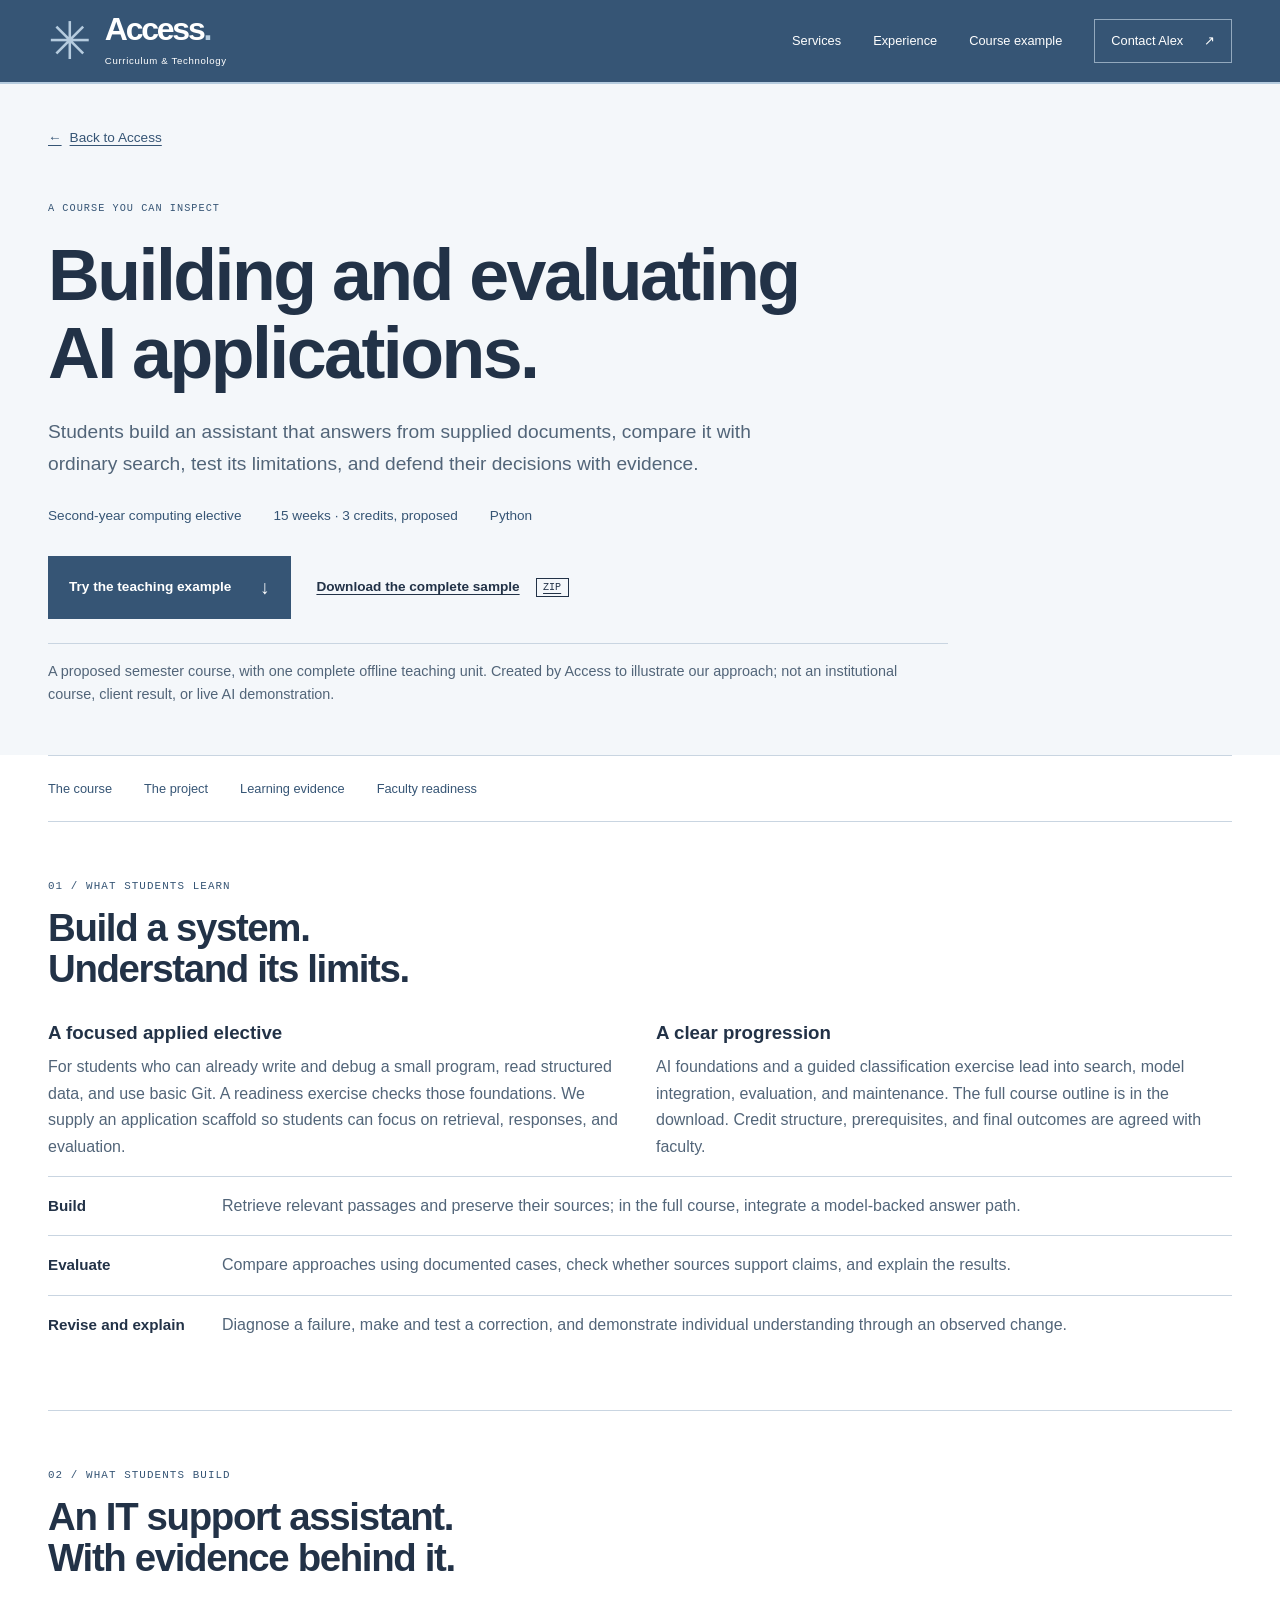
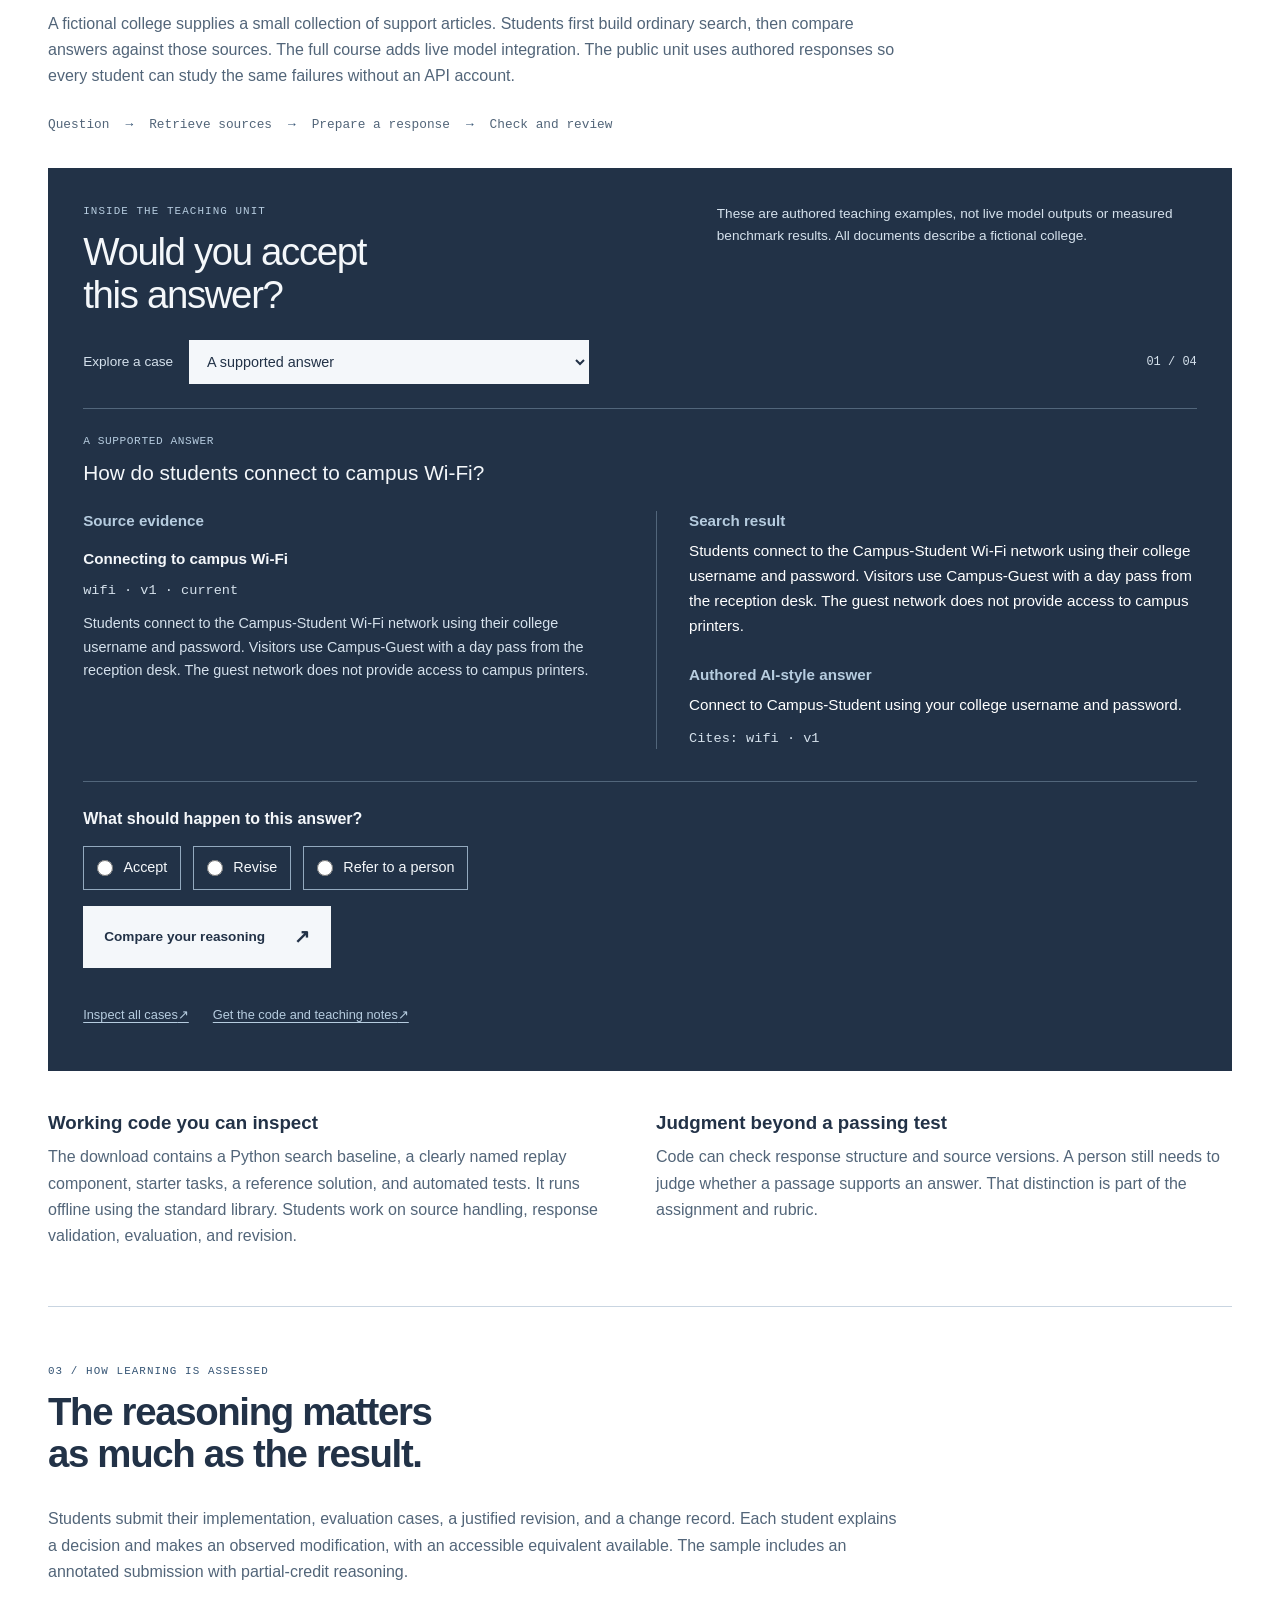
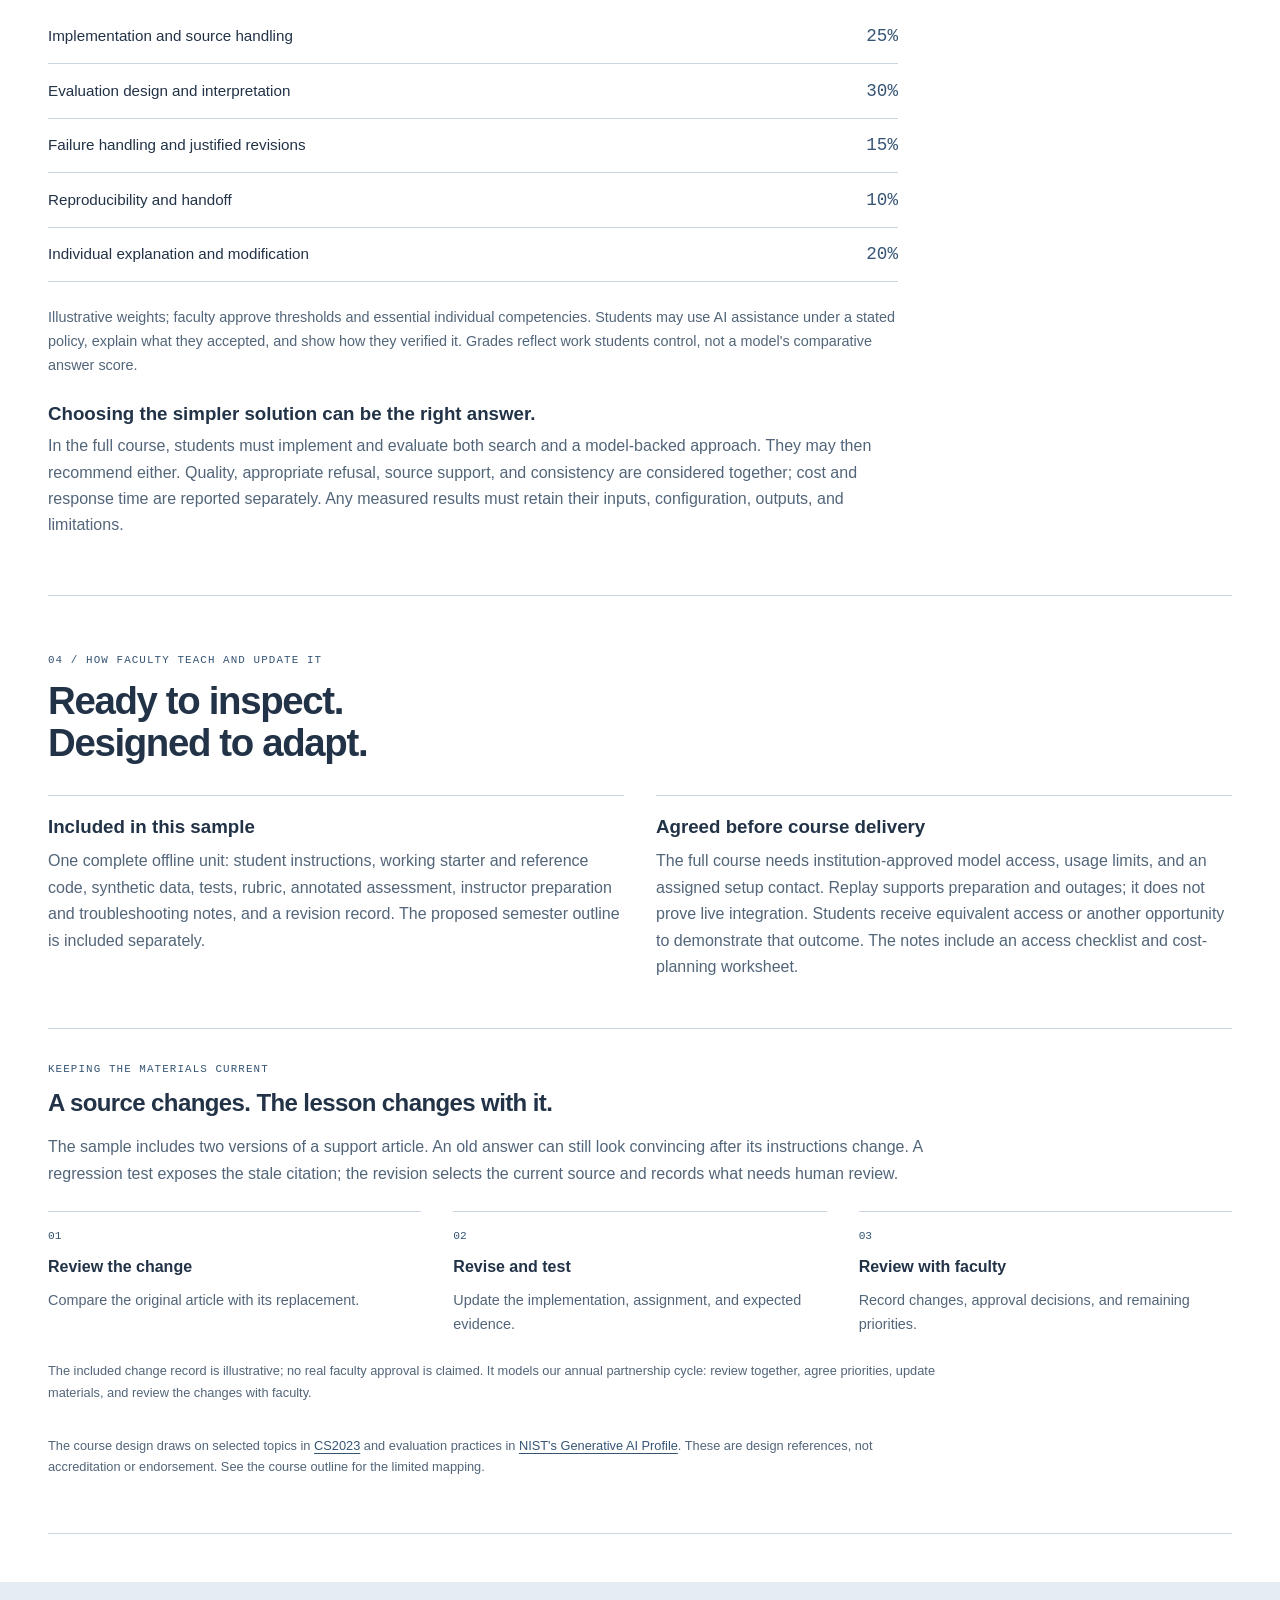
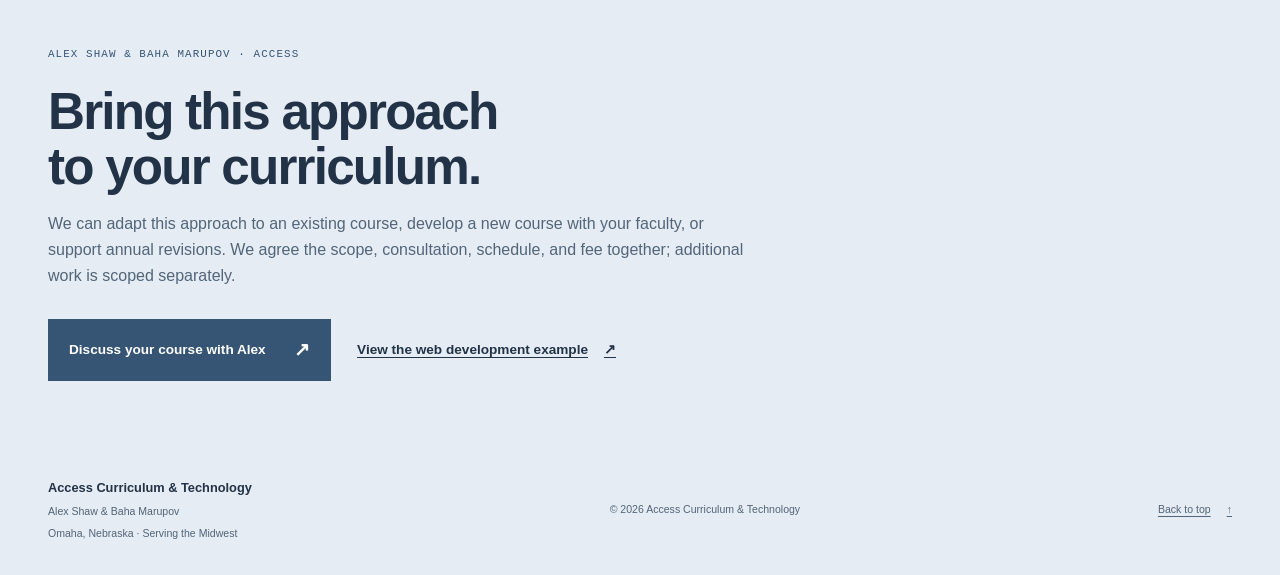
==== commit d4ab4113: "Apply approved light navy visual design" ====
--- a/ai-course-example.html
+++ b/ai-course-example.html
@@ -8,7 +8,7 @@
   <meta property="og:type" content="website">
   <meta property="og:title" content="Building and Evaluating AI Applications | Access">
   <meta property="og:description" content="What students build, how faculty assess it, and how teaching materials stay current. Explore one complete offline sample and a proposed semester course.">
-  <meta name="theme-color" content="#292724">
+  <meta name="theme-color" content="#365575">
   <link rel="icon" href="./favicon.svg" type="image/svg+xml">
   <link rel="stylesheet" href="./styles.css">
   <link rel="stylesheet" href="./sample.css">
--- a/styles.css
+++ b/styles.css
@@ -1,22 +1,23 @@
 :root {
   color-scheme: light;
-  --paper: #f5f4f1;
+  --paper: #f4f7fa;
   --white: #ffffff;
-  --ink: #292724;
-  --muted: #625e58;
-  --brand: #766045;
-  --line: #d5d0c8;
-  --soft: #ece9e3;
-  --night: #292724;
-  --raised: #393630;
-  --selected-surface: #494238;
-  --accent: #c3a77a;
-  --on-dark: #ded9d1;
-  --dark-line: #595248;
-  --control-line: #9b8f7d;
-  --rule-strong: #b8ada0;
-  --action: var(--ink);
-  --action-hover: #3f3b35;
+  --ink: #223247;
+  --muted: #526579;
+  --brand: #365575;
+  --header: var(--brand);
+  --line: #c9d5e1;
+  --soft: #e5ecf3;
+  --night: #223247;
+  --raised: #2d4057;
+  --selected-surface: #365575;
+  --accent: #b6ccdf;
+  --on-dark: #d5e1ec;
+  --dark-line: #52667b;
+  --control-line: #93a9be;
+  --rule-strong: #a3b6c8;
+  --action: var(--brand);
+  --action-hover: #29435f;
   --action-text: var(--white);
   --action-on-dark: var(--paper);
   --action-hover-on-dark: var(--soft);
@@ -52,7 +53,7 @@
 .visually-hidden { position: absolute; width: 1px; height: 1px; padding: 0; margin: -1px; overflow: hidden; clip-path: inset(50%); white-space: nowrap; border: 0; }
 .skip-link { position: fixed; top: .75rem; left: 1rem; padding: .8rem 1.2rem; background: var(--accent); color: var(--night); z-index: 40; transform: translateY(-180%); }
 .skip-link:focus { transform: translateY(0); }
-.site-header { position: sticky; top: 0; z-index: 15; background: var(--night); color: var(--paper); border-bottom: 2px solid var(--accent); }
+.site-header { position: sticky; top: 0; z-index: 15; background: var(--header); color: var(--white); border-bottom: 2px solid var(--accent); }
 .header-inner { display: flex; align-items: center; justify-content: space-between; gap: 2rem; min-height: 82px; }
 .wordmark { display: inline-flex; align-items: center; gap: .8rem; text-decoration: none; flex-shrink: 0; }
 .brand-symbol { font-size: 3.25rem; color: var(--accent); line-height: 1; }
@@ -61,7 +62,7 @@
 .wordmark-description { display: block; margin-top: .45rem; font-size: .6rem; letter-spacing: .07em; }
 nav { display: flex; align-items: center; gap: .5rem 2rem; flex-wrap: wrap; }
 nav a { display: inline-flex; align-items: center; min-height: 44px; text-decoration: none; font-size: .8rem; }
-.site-header nav a { color: var(--on-dark); transition: color .2s; }
+.site-header nav a { color: var(--white); transition: color .2s; }
 .site-header nav a:hover, .site-header nav a.is-active { color: var(--accent); }
 nav .nav-contact { color: var(--accent); gap: 1.3rem; border: 1px solid var(--control-line); padding: .2rem 1rem; }
 .site-header :focus-visible, .contact :focus-visible { outline-color: var(--focus-on-dark); }
--- a/sample.css
+++ b/sample.css
@@ -100,7 +100,7 @@
 .outcome-controls { display: grid; grid-template-columns: repeat(3, 1fr); border: 1px solid var(--dark-line); padding: 3px; margin: 1.2rem 0 0; min-width: 0; gap: 3px; }
 .outcome-controls label { position: relative; cursor: pointer; min-width: 0; }
 .outcome-controls input { position: absolute; width: 1px; height: 1px; opacity: 0; }
-.outcome-controls label > span { display: flex; align-items: center; justify-content: center; gap: .5rem; min-height: 40px; color: var(--on-dark); font-size: .74rem; transition: background .2s, color .2s; }
+.outcome-controls label > span { display: flex; align-items: center; justify-content: center; gap: .5rem; min-height: 40px; color: var(--on-dark); font-size: .74rem; }
 .tab-number { font: .62rem var(--mono); opacity: .75; }
 .outcome-controls input:checked + span { background: var(--accent); color: var(--night); }
 .outcome-controls input:checked + span .tab-number { opacity: 1; }
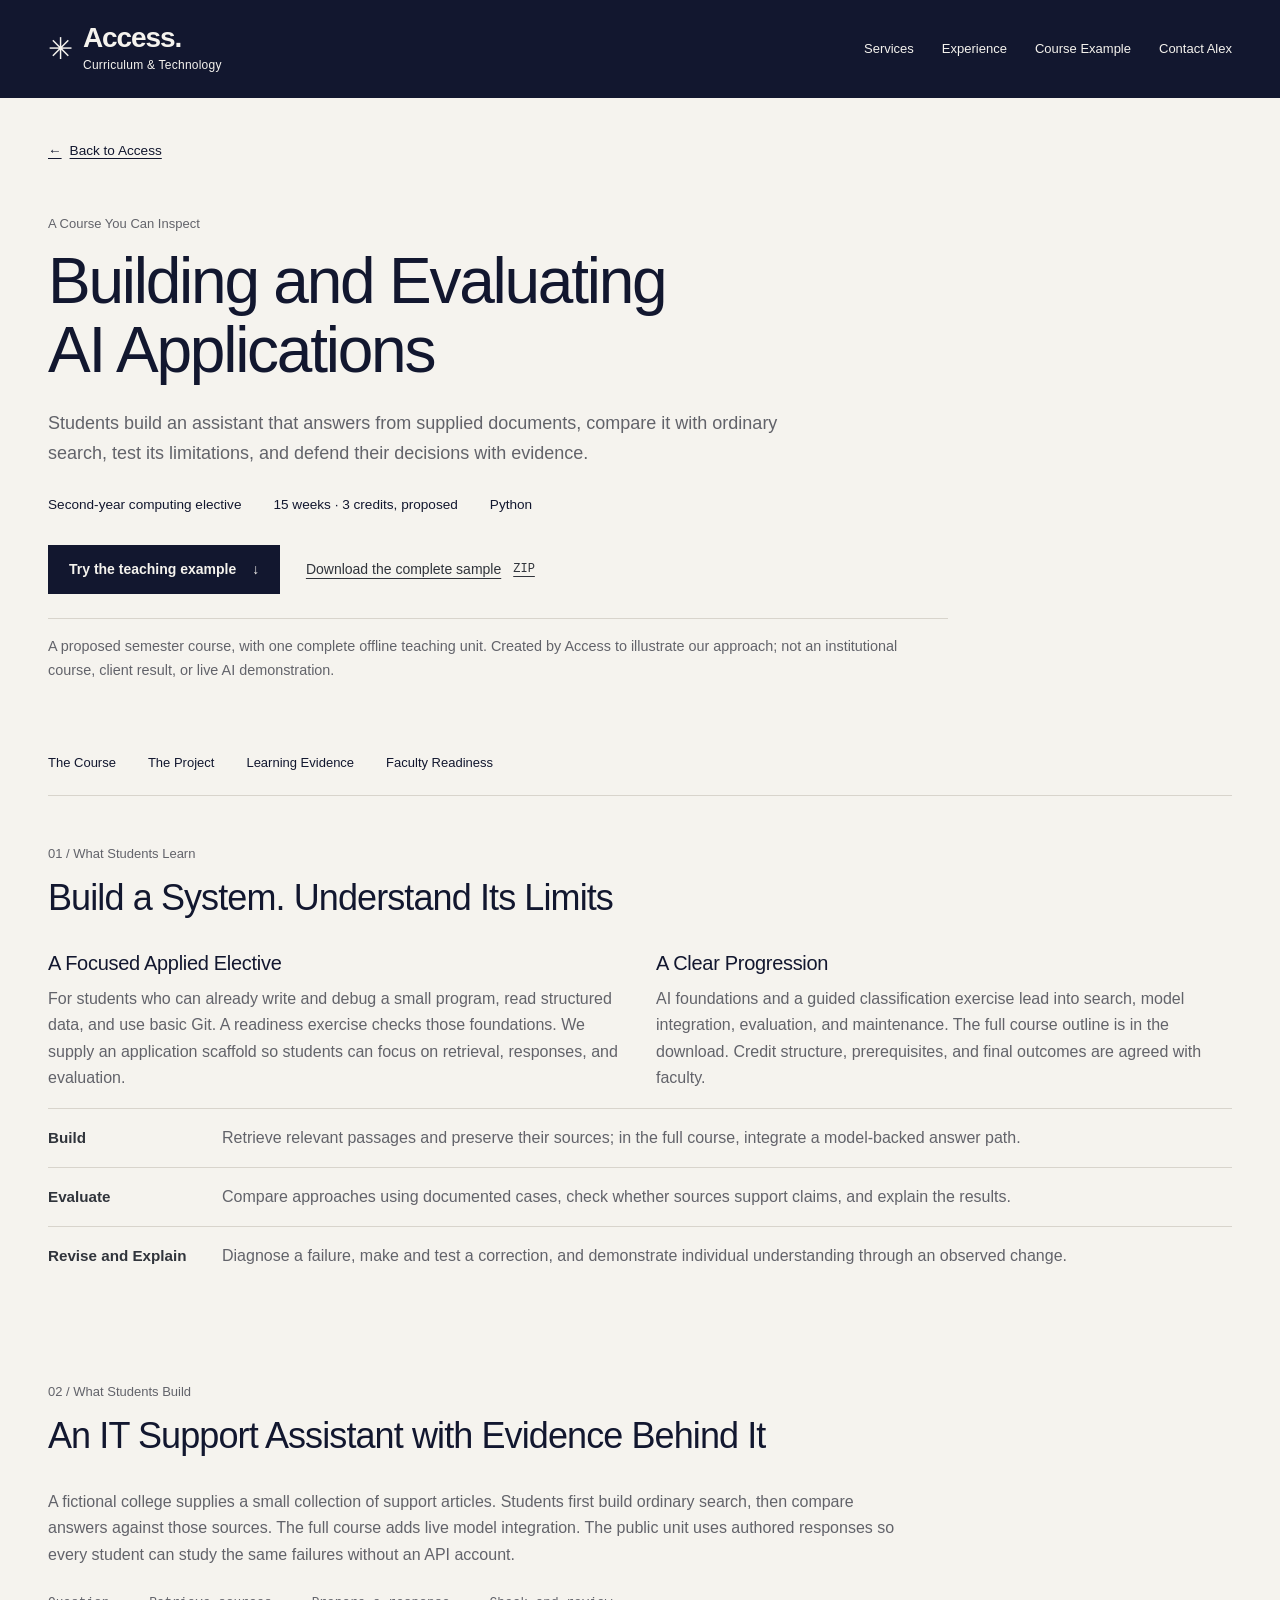
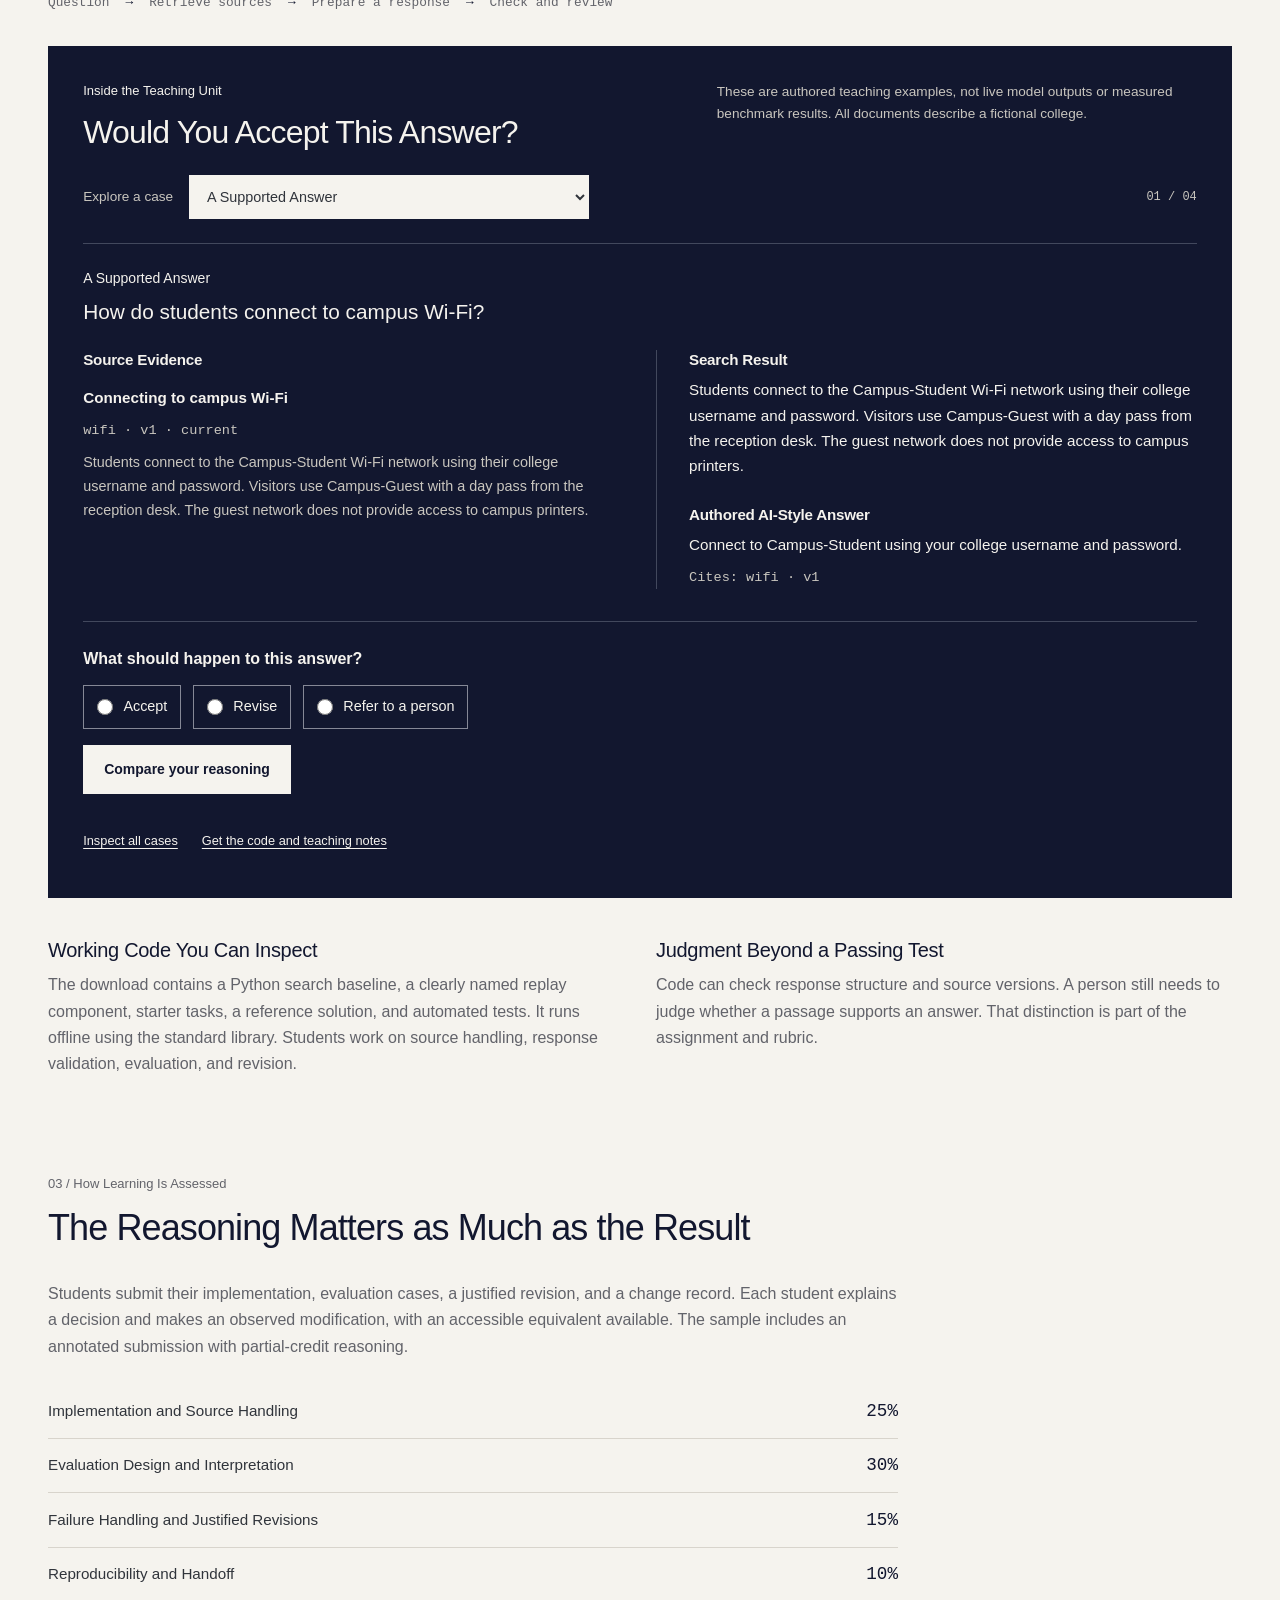
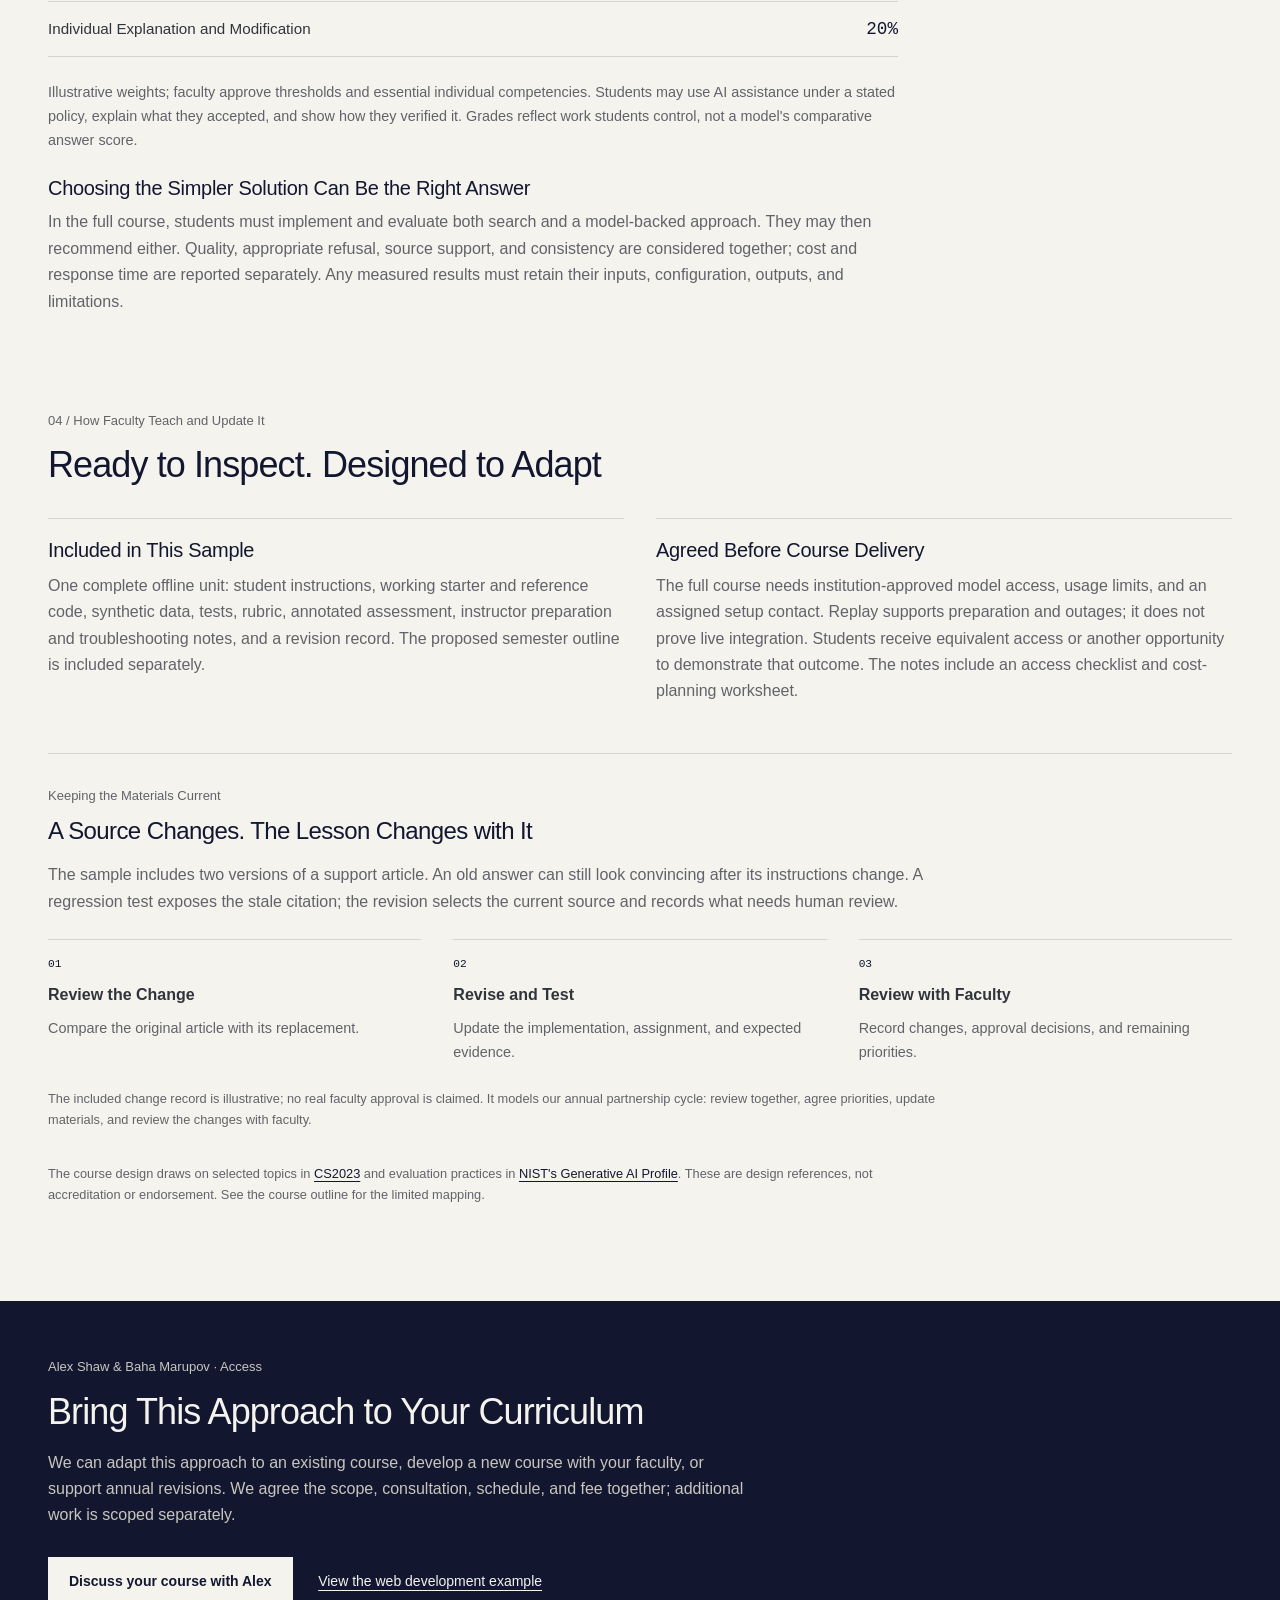
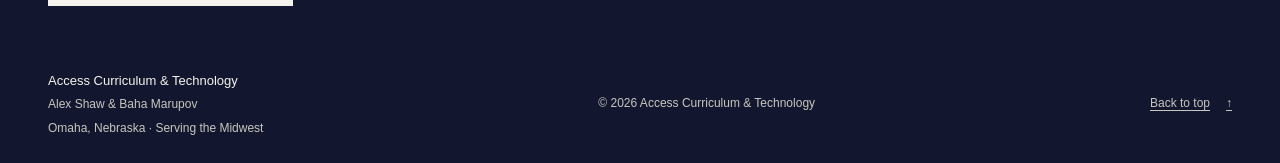
==== commit 59291c1e: "Apply minimal midnight navy design and title-case headings" ====
--- a/ai-course-example.html
+++ b/ai-course-example.html
@@ -8,7 +8,7 @@
   <meta property="og:type" content="website">
   <meta property="og:title" content="Building and Evaluating AI Applications | Access">
   <meta property="og:description" content="What students build, how faculty assess it, and how teaching materials stay current. Explore one complete offline sample and a proposed semester course.">
-  <meta name="theme-color" content="#365575">
+  <meta name="theme-color" content="#12172F">
   <link rel="icon" href="./favicon.svg" type="image/svg+xml">
   <link rel="stylesheet" href="./styles.css">
   <link rel="stylesheet" href="./sample.css">
@@ -21,15 +21,15 @@
   <header class="site-header">
     <div class="container header-inner">
       <a class="wordmark" href="./index.html" aria-label="Access Curriculum &amp; Technology home"><span class="brand-symbol" aria-hidden="true">✳</span><span><span class="wordmark-name">Access<span class="wordmark-dot">.</span></span><span class="wordmark-description">Curriculum &amp; Technology</span></span></a>
-      <nav aria-label="Main navigation"><a href="./index.html#services">Services</a><a href="./index.html#experience">Experience</a><a href="./index.html#course-example" aria-current="page">Course example</a><a class="nav-contact" href="./index.html#contact">Contact Alex <span aria-hidden="true">↗</span></a></nav>
+      <nav aria-label="Main navigation"><a href="./index.html#services">Services</a><a href="./index.html#experience">Experience</a><a href="./index.html#course-example" aria-current="page">Course Example</a><a class="nav-contact" href="./index.html#contact">Contact Alex</a></nav>
     </div>
   </header>
   <main id="main" tabindex="-1">
     <section class="sample-hero ai-hero" aria-labelledby="course-heading">
       <div class="container">
         <a class="back-link" href="./index.html#course-example"><span aria-hidden="true">←</span> Back to Access</a>
-        <p class="eyebrow">A course you can inspect</p>
-        <h1 id="course-heading">Building and evaluating<br><em>AI applications.</em></h1>
+        <p class="eyebrow">A Course You Can Inspect</p>
+        <h1 id="course-heading">Building and Evaluating AI Applications</h1>
         <p class="sample-lead">Students build an assistant that answers from supplied documents, compare it with ordinary search, test its limitations, and defend their decisions with evidence.</p>
         <ul class="course-facts" aria-label="Proposed course format"><li>Second-year computing elective</li><li>15 weeks · 3 credits, proposed</li><li>Python</li></ul>
         <div class="actions"><a class="button" href="#project">Try the teaching example <span aria-hidden="true">↓</span></a><a class="text-link" href="./downloads/applied-ai-sample.zip" download>Download the complete sample <span class="file-type">ZIP</span></a></div>
@@ -37,54 +37,54 @@
       </div>
     </section>
     <div class="container sample-document">
-      <nav class="sample-contents" aria-label="On this page"><a href="#course">The course</a><a href="#project">The project</a><a href="#evidence">Learning evidence</a><a href="#faculty">Faculty readiness</a></nav>
+      <nav class="sample-contents" aria-label="On this page"><a href="#course">The Course</a><a href="#project">The Project</a><a href="#evidence">Learning Evidence</a><a href="#faculty">Faculty Readiness</a></nav>
 
       <section class="document-section" id="course" aria-labelledby="learning-heading">
-        <div class="document-heading"><p class="eyebrow">01 / What students learn</p><h2 id="learning-heading">Build a system.<br><em>Understand its limits.</em></h2></div>
-        <div class="brief-grid"><div><h3>A focused applied elective</h3><p>For students who can already write and debug a small program, read structured data, and use basic Git. A readiness exercise checks those foundations. We supply an application scaffold so students can focus on retrieval, responses, and evaluation.</p></div><div><h3>A clear progression</h3><p>AI foundations and a guided classification exercise lead into search, model integration, evaluation, and maintenance. The full course outline is in the download. Credit structure, prerequisites, and final outcomes are agreed with faculty.</p></div></div>
+        <div class="document-heading"><p class="eyebrow">01 / What Students Learn</p><h2 id="learning-heading">Build a System. Understand Its Limits</h2></div>
+        <div class="brief-grid"><div><h3>A Focused Applied Elective</h3><p>For students who can already write and debug a small program, read structured data, and use basic Git. A readiness exercise checks those foundations. We supply an application scaffold so students can focus on retrieval, responses, and evaluation.</p></div><div><h3>A Clear Progression</h3><p>AI foundations and a guided classification exercise lead into search, model integration, evaluation, and maintenance. The full course outline is in the download. Credit structure, prerequisites, and final outcomes are agreed with faculty.</p></div></div>
         <dl class="outcome-list">
           <div><dt>Build</dt><dd>Retrieve relevant passages and preserve their sources; in the full course, integrate a model-backed answer path.</dd></div>
           <div><dt>Evaluate</dt><dd>Compare approaches using documented cases, check whether sources support claims, and explain the results.</dd></div>
-          <div><dt>Revise and explain</dt><dd>Diagnose a failure, make and test a correction, and demonstrate individual understanding through an observed change.</dd></div>
+          <div><dt>Revise and Explain</dt><dd>Diagnose a failure, make and test a correction, and demonstrate individual understanding through an observed change.</dd></div>
         </dl>
       </section>
 
       <section class="document-section" id="project" aria-labelledby="project-heading">
-        <div class="document-heading"><p class="eyebrow">02 / What students build</p><h2 id="project-heading">An IT support assistant.<br><em>With evidence behind it.</em></h2></div>
+        <div class="document-heading"><p class="eyebrow">02 / What Students Build</p><h2 id="project-heading">An IT Support Assistant with Evidence Behind It</h2></div>
         <p>A fictional college supplies a small collection of support articles. Students first build ordinary search, then compare answers against those sources. The full course adds live model integration. The public unit uses authored responses so every student can study the same failures without an API account.</p>
         <p class="system-path">Question <span aria-hidden="true">→</span> Retrieve sources <span aria-hidden="true">→</span> Prepare a response <span aria-hidden="true">→</span> Check and review</p>
         <section class="answer-lab" id="answer-lab" aria-labelledby="lab-heading">
-          <div class="lab-heading"><div><p class="eyebrow">Inside the teaching unit</p><h3 id="lab-heading">Would you accept<br>this answer?</h3></div><p>These are authored teaching examples, not live model outputs or measured benchmark results. All documents describe a fictional college.</p></div>
+          <div class="lab-heading"><div><p class="eyebrow">Inside the Teaching Unit</p><h3 id="lab-heading">Would You Accept This Answer?</h3></div><p>These are authored teaching examples, not live model outputs or measured benchmark results. All documents describe a fictional college.</p></div>
           <div class="lab-controls" hidden><label for="case-select">Explore a case</label><select id="case-select"></select><span class="case-count" id="case-count"></span></div>
           <!-- START STATIC CASE: generated from teaching-sample/data/cases.json -->
-          <div class="case-question"><h4 id="case-title">A supported answer</h4><p id="case-question">How do students connect to campus Wi-Fi?</p></div>
-          <div class="lab-grid"><div><h3>Source evidence</h3><div class="source-list" id="case-sources"><article><h4>Connecting to campus Wi-Fi</h4><p class="source-meta">wifi · v1 · current</p><p>Students connect to the Campus-Student Wi-Fi network using their college username and password. Visitors use Campus-Guest with a day pass from the reception desk. The guest network does not provide access to campus printers.</p></article></div></div><div class="lab-responses"><article><h3>Search result</h3><p id="baseline-answer">Students connect to the Campus-Student Wi-Fi network using their college username and password. Visitors use Campus-Guest with a day pass from the reception desk. The guest network does not provide access to campus printers.</p></article><article><h3>Authored AI-style answer</h3><p id="model-answer">Connect to Campus-Student using your college username and password.</p><p class="source-meta" id="answer-citations">Cites: wifi · v1</p></article></div></div>
-          <div class="lab-fallback" id="lab-fallback"><h4 id="fallback-decision">Instructor judgment: Accept</h4><p id="fallback-explanation">The current article directly supports both the network name and the sign-in instructions. Accept this answer for the stated question; it makes no claim about troubleshooting or account eligibility. A small wording revision is acceptable if it preserves the meaning. Referring this ordinary, supported question to a person needs an additional reason.</p></div>
+          <div class="case-question"><h4 id="case-title">A Supported Answer</h4><p id="case-question">How do students connect to campus Wi-Fi?</p></div>
+          <div class="lab-grid"><div><h3>Source Evidence</h3><div class="source-list" id="case-sources"><article><h4>Connecting to campus Wi-Fi</h4><p class="source-meta">wifi · v1 · current</p><p>Students connect to the Campus-Student Wi-Fi network using their college username and password. Visitors use Campus-Guest with a day pass from the reception desk. The guest network does not provide access to campus printers.</p></article></div></div><div class="lab-responses"><article><h3>Search Result</h3><p id="baseline-answer">Students connect to the Campus-Student Wi-Fi network using their college username and password. Visitors use Campus-Guest with a day pass from the reception desk. The guest network does not provide access to campus printers.</p></article><article><h3>Authored AI-Style Answer</h3><p id="model-answer">Connect to Campus-Student using your college username and password.</p><p class="source-meta" id="answer-citations">Cites: wifi · v1</p></article></div></div>
+          <div class="lab-fallback" id="lab-fallback"><h4 id="fallback-decision">Instructor Judgment: Accept</h4><p id="fallback-explanation">The current article directly supports both the network name and the sign-in instructions. Accept this answer for the stated question; it makes no claim about troubleshooting or account eligibility. A small wording revision is acceptable if it preserves the meaning. Referring this ordinary, supported question to a person needs an additional reason.</p></div>
           <!-- END STATIC CASE -->
-          <div class="lab-form" id="decision-controls" hidden><fieldset><legend>What should happen to this answer?</legend><div class="decision-choices"><label><input type="radio" name="decision" value="accept">Accept</label><label><input type="radio" name="decision" value="revise">Revise</label><label><input type="radio" name="decision" value="refer">Refer to a person</label></div></fieldset><button class="button button-on-dark" id="review-decision" type="button">Compare your reasoning <span aria-hidden="true">↗</span></button></div>
+          <div class="lab-form" id="decision-controls" hidden><fieldset><legend>What should happen to this answer?</legend><div class="decision-choices"><label><input type="radio" name="decision" value="accept">Accept</label><label><input type="radio" name="decision" value="revise">Revise</label><label><input type="radio" name="decision" value="refer">Refer to a person</label></div></fieldset><button class="button button-on-dark" id="review-decision" type="button">Compare your reasoning</button></div>
           <div class="case-feedback" id="case-feedback" hidden><h4 id="feedback-title"></h4><p id="feedback-choice"></p><p id="feedback-explanation"></p><p id="feedback-alternative"></p><p class="feedback-mapping"><strong>Assessment:</strong> <span id="feedback-rubric"></span></p><p class="feedback-mapping"><strong>Engineering response:</strong> <span id="feedback-change"></span></p></div>
           <p class="visually-hidden" role="status" aria-live="polite" id="lab-status"></p>
-          <div class="lab-footer"><a href="./teaching-sample/data/cases.json" download>Inspect all cases <span aria-hidden="true">↗</span></a><a href="./downloads/applied-ai-sample.zip" download>Get the code and teaching notes <span aria-hidden="true">↗</span></a></div>
+          <div class="lab-footer"><a href="./teaching-sample/data/cases.json" download>Inspect all cases</a><a href="./downloads/applied-ai-sample.zip" download>Get the code and teaching notes</a></div>
         </section>
-        <div class="brief-grid"><div><h3>Working code you can inspect</h3><p>The download contains a Python search baseline, a clearly named replay component, starter tasks, a reference solution, and automated tests. It runs offline using the standard library. Students work on source handling, response validation, evaluation, and revision.</p></div><div><h3>Judgment beyond a passing test</h3><p>Code can check response structure and source versions. A person still needs to judge whether a passage supports an answer. That distinction is part of the assignment and rubric.</p></div></div>
+        <div class="brief-grid"><div><h3>Working Code You Can Inspect</h3><p>The download contains a Python search baseline, a clearly named replay component, starter tasks, a reference solution, and automated tests. It runs offline using the standard library. Students work on source handling, response validation, evaluation, and revision.</p></div><div><h3>Judgment Beyond a Passing Test</h3><p>Code can check response structure and source versions. A person still needs to judge whether a passage supports an answer. That distinction is part of the assignment and rubric.</p></div></div>
       </section>
 
       <section class="document-section" id="evidence" aria-labelledby="evidence-heading">
-        <div class="document-heading"><p class="eyebrow">03 / How learning is assessed</p><h2 id="evidence-heading">The reasoning matters<br><em>as much as the result.</em></h2></div>
+        <div class="document-heading"><p class="eyebrow">03 / How Learning Is Assessed</p><h2 id="evidence-heading">The Reasoning Matters as Much as the Result</h2></div>
         <p>Students submit their implementation, evaluation cases, a justified revision, and a change record. Each student explains a decision and makes an observed modification, with an accessible equivalent available. The sample includes an annotated submission with partial-credit reasoning.</p>
-        <dl class="assessment-weights"><div><dt>Implementation and source handling</dt><dd>25%</dd></div><div><dt>Evaluation design and interpretation</dt><dd>30%</dd></div><div><dt>Failure handling and justified revisions</dt><dd>15%</dd></div><div><dt>Reproducibility and handoff</dt><dd>10%</dd></div><div><dt>Individual explanation and modification</dt><dd>20%</dd></div></dl>
+        <dl class="assessment-weights"><div><dt>Implementation and Source Handling</dt><dd>25%</dd></div><div><dt>Evaluation Design and Interpretation</dt><dd>30%</dd></div><div><dt>Failure Handling and Justified Revisions</dt><dd>15%</dd></div><div><dt>Reproducibility and Handoff</dt><dd>10%</dd></div><div><dt>Individual Explanation and Modification</dt><dd>20%</dd></div></dl>
         <p class="scoring-note">Illustrative weights; faculty approve thresholds and essential individual competencies. Students may use AI assistance under a stated policy, explain what they accepted, and show how they verified it. Grades reflect work students control, not a model's comparative answer score.</p>
-        <div class="design-note"><h3>Choosing the simpler solution can be the right answer.</h3><p>In the full course, students must implement and evaluate both search and a model-backed approach. They may then recommend either. Quality, appropriate refusal, source support, and consistency are considered together; cost and response time are reported separately. Any measured results must retain their inputs, configuration, outputs, and limitations.</p></div>
+        <div class="design-note"><h3>Choosing the Simpler Solution Can Be the Right Answer</h3><p>In the full course, students must implement and evaluate both search and a model-backed approach. They may then recommend either. Quality, appropriate refusal, source support, and consistency are considered together; cost and response time are reported separately. Any measured results must retain their inputs, configuration, outputs, and limitations.</p></div>
       </section>
 
       <section class="document-section" id="faculty" aria-labelledby="faculty-heading">
-        <div class="document-heading"><p class="eyebrow">04 / How faculty teach and update it</p><h2 id="faculty-heading">Ready to inspect.<br><em>Designed to adapt.</em></h2></div>
-        <div class="faculty-grid"><div><h3>Included in this sample</h3><p>One complete offline unit: student instructions, working starter and reference code, synthetic data, tests, rubric, annotated assessment, instructor preparation and troubleshooting notes, and a revision record. The proposed semester outline is included separately.</p></div><div><h3>Agreed before course delivery</h3><p>The full course needs institution-approved model access, usage limits, and an assigned setup contact. Replay supports preparation and outages; it does not prove live integration. Students receive equivalent access or another opportunity to demonstrate that outcome. The notes include an access checklist and cost-planning worksheet.</p></div></div>
-        <div class="revision-example"><p class="eyebrow">Keeping the materials current</p><h3>A source changes. The lesson changes with it.</h3><p>The sample includes two versions of a support article. An old answer can still look convincing after its instructions change. A regression test exposes the stale citation; the revision selects the current source and records what needs human review.</p><ol class="revision-steps"><li><span>01</span><strong>Review the change</strong><p>Compare the original article with its replacement.</p></li><li><span>02</span><strong>Revise and test</strong><p>Update the implementation, assignment, and expected evidence.</p></li><li><span>03</span><strong>Review with faculty</strong><p>Record changes, approval decisions, and remaining priorities.</p></li></ol><p class="revision-note">The included change record is illustrative; no real faculty approval is claimed. It models our annual partnership cycle: review together, agree priorities, update materials, and review the changes with faculty.</p></div>
+        <div class="document-heading"><p class="eyebrow">04 / How Faculty Teach and Update It</p><h2 id="faculty-heading">Ready to Inspect. Designed to Adapt</h2></div>
+        <div class="faculty-grid"><div><h3>Included in This Sample</h3><p>One complete offline unit: student instructions, working starter and reference code, synthetic data, tests, rubric, annotated assessment, instructor preparation and troubleshooting notes, and a revision record. The proposed semester outline is included separately.</p></div><div><h3>Agreed Before Course Delivery</h3><p>The full course needs institution-approved model access, usage limits, and an assigned setup contact. Replay supports preparation and outages; it does not prove live integration. Students receive equivalent access or another opportunity to demonstrate that outcome. The notes include an access checklist and cost-planning worksheet.</p></div></div>
+        <div class="revision-example"><p class="eyebrow">Keeping the Materials Current</p><h3>A Source Changes. The Lesson Changes with It</h3><p>The sample includes two versions of a support article. An old answer can still look convincing after its instructions change. A regression test exposes the stale citation; the revision selects the current source and records what needs human review.</p><ol class="revision-steps"><li><span>01</span><strong>Review the Change</strong><p>Compare the original article with its replacement.</p></li><li><span>02</span><strong>Revise and Test</strong><p>Update the implementation, assignment, and expected evidence.</p></li><li><span>03</span><strong>Review with Faculty</strong><p>Record changes, approval decisions, and remaining priorities.</p></li></ol><p class="revision-note">The included change record is illustrative; no real faculty approval is claimed. It models our annual partnership cycle: review together, agree priorities, update materials, and review the changes with faculty.</p></div>
         <p class="reference-note">The course design draws on selected topics in <a href="https://csed.acm.org/final-report/">CS2023</a> and evaluation practices in <a href="https://www.nist.gov/publications/artificial-intelligence-risk-management-framework-generative-artificial-intelligence">NIST's Generative AI Profile</a>. These are design references, not accreditation or endorsement. See the course outline for the limited mapping.</p>
       </section>
     </div>
-    <section class="sample-next" aria-labelledby="next-heading"><div class="container"><p class="eyebrow">Alex Shaw &amp; Baha Marupov · Access</p><h2 id="next-heading">Bring this approach<br><em>to your curriculum.</em></h2><p>We can adapt this approach to an existing course, develop a new course with your faculty, or support annual revisions. We agree the scope, consultation, schedule, and fee together; additional work is scoped separately.</p><div class="actions"><a class="button" href="mailto:alexandergshaw@gmail.com?subject=AI%20course%20development%20or%20revision">Discuss your course with Alex <span aria-hidden="true">↗</span></a><a class="text-link" href="./curriculum-sample.html">View the web development example <span aria-hidden="true">↗</span></a></div></div></section>
+    <section class="sample-next" aria-labelledby="next-heading"><div class="container"><p class="eyebrow">Alex Shaw &amp; Baha Marupov · Access</p><h2 id="next-heading">Bring This Approach to Your Curriculum</h2><p>We can adapt this approach to an existing course, develop a new course with your faculty, or support annual revisions. We agree the scope, consultation, schedule, and fee together; additional work is scoped separately.</p><div class="actions"><a class="button" href="mailto:alexandergshaw@gmail.com?subject=AI%20course%20development%20or%20revision">Discuss your course with Alex</a><a class="text-link" href="./curriculum-sample.html">View the web development example</a></div></div></section>
   </main>
   <footer class="site-footer"><div class="container footer-inner"><div><p class="footer-brand">Access Curriculum &amp; Technology</p><p>Alex Shaw &amp; Baha Marupov</p><p>Omaha, Nebraska · Serving the Midwest</p></div><p>© 2026 Access Curriculum &amp; Technology</p><a href="#main">Back to top <span aria-hidden="true">↑</span></a></div></footer>
 </body>
--- a/styles.css
+++ b/styles.css
@@ -1,239 +1,195 @@
 :root {
   color-scheme: light;
-  --paper: #f4f7fa;
+  --paper: #f5f3ee;
   --white: #ffffff;
-  --ink: #223247;
-  --muted: #526579;
-  --brand: #365575;
+  --ink: #30343b;
+  --muted: #62636a;
+  --brand: #12172f;
   --header: var(--brand);
-  --line: #c9d5e1;
-  --soft: #e5ecf3;
-  --night: #223247;
-  --raised: #2d4057;
-  --selected-surface: #365575;
-  --accent: #b6ccdf;
-  --on-dark: #d5e1ec;
-  --dark-line: #52667b;
-  --control-line: #93a9be;
-  --rule-strong: #a3b6c8;
+  --line: #d8d4cc;
+  --soft: #ece9e2;
+  --night: #12172f;
+  --raised: #1c233d;
+  --selected-surface: #2b3453;
+  --accent: var(--paper);
+  --on-dark: #c9c6bf;
+  --dark-line: #42485d;
+  --control-line: #858896;
+  --rule-strong: #b8b4ac;
   --action: var(--brand);
-  --action-hover: #29435f;
-  --action-text: var(--white);
+  --action-hover: #252e4d;
+  --action-text: var(--paper);
   --action-on-dark: var(--paper);
   --action-hover-on-dark: var(--soft);
-  --action-text-on-dark: var(--ink);
-  --focus: var(--ink);
-  --focus-on-dark: var(--white);
+  --action-text-on-dark: var(--night);
+  --focus: var(--night);
+  --focus-on-dark: var(--paper);
   --sans: "Segoe UI", -apple-system, BlinkMacSystemFont, Arial, sans-serif;
   --mono: "Cascadia Code", Consolas, monospace;
 }
 * { box-sizing: border-box; }
-html { scroll-behavior: smooth; scroll-padding-top: calc(var(--header-height, 92px) + 1rem); }
-body { margin: 0; color: var(--ink); background: var(--white); font: 1rem/1.65 var(--sans); overflow-wrap: break-word; }
+html { scroll-padding-top: calc(var(--header-height, 96px) + 1rem); }
+body { margin: 0; color: var(--ink); background: var(--paper); font: 1rem/1.65 var(--sans); overflow-wrap: break-word; }
 [hidden] { display: none !important; }
-::selection { color: var(--night); background: var(--accent); }
+::selection { color: var(--paper); background: var(--night); }
 a { color: inherit; text-underline-offset: .25em; }
 button, input { font: inherit; }
 a, button, input { -webkit-tap-highlight-color: transparent; }
 :focus-visible { outline: 3px solid var(--focus); outline-offset: 5px; }
 h1, h2, h3, p { margin: 0; }
-h1, h2, h3 { text-wrap: balance; }
-h1, h2 { font-weight: 550; line-height: 1.08; letter-spacing: -.035em; }
-h1 { font-size: clamp(3rem, 5.2vw, 5rem); }
-h2 { font-size: clamp(2.5rem, 4vw, 3.6rem); }
-h3 { line-height: 1.25; font-weight: 550; }
+h1, h2, h3 { color: var(--brand); text-wrap: balance; font-weight: 500; }
+h1 { font-size: clamp(2.375rem, 5.3vw, 4rem); line-height: 1.08; letter-spacing: -.035em; }
+h2 { font-size: clamp(1.875rem, 3vw, 2.25rem); line-height: 1.2; letter-spacing: -.025em; }
+h3 { font-size: 1.625rem; line-height: 1.25; letter-spacing: -.015em; }
 h1 em, h2 em { color: inherit; font: inherit; }
 p + p { margin-top: 1rem; }
 ul { padding-left: 1.2rem; margin: 1rem 0 0; }
-li + li { margin-top: .45rem; }
+li + li { margin-top: .55rem; }
 svg { display: block; }
-.container { width: min(1280px, calc(100% - 6rem)); margin-inline: auto; }
-.section { padding-block: 5.5rem; }
-.eyebrow { font: 500 .68rem/1.6 var(--mono); letter-spacing: .1em; text-transform: uppercase; color: var(--brand); margin-bottom: 1.3rem; }
+.container { width: min(1200px, calc(100% - 6rem)); margin-inline: auto; }
+.section { padding-block: 4.125rem; }
+.eyebrow { font: 500 .8125rem/1.6 var(--sans); color: var(--muted); margin-bottom: .8rem; }
 .visually-hidden { position: absolute; width: 1px; height: 1px; padding: 0; margin: -1px; overflow: hidden; clip-path: inset(50%); white-space: nowrap; border: 0; }
-.skip-link { position: fixed; top: .75rem; left: 1rem; padding: .8rem 1.2rem; background: var(--accent); color: var(--night); z-index: 40; transform: translateY(-180%); }
+.skip-link { position: fixed; top: .75rem; left: 1rem; padding: .8rem 1.2rem; background: var(--paper); color: var(--night); z-index: 40; transform: translateY(-180%); }
 .skip-link:focus { transform: translateY(0); }
-.site-header { position: sticky; top: 0; z-index: 15; background: var(--header); color: var(--white); border-bottom: 2px solid var(--accent); }
-.header-inner { display: flex; align-items: center; justify-content: space-between; gap: 2rem; min-height: 82px; }
-.wordmark { display: inline-flex; align-items: center; gap: .8rem; text-decoration: none; flex-shrink: 0; }
-.brand-symbol { font-size: 3.25rem; color: var(--accent); line-height: 1; }
-.wordmark-name { display: block; font-size: 2rem; font-weight: 650; line-height: 1; letter-spacing: -.07em; }
-.wordmark-dot { color: var(--accent); }
-.wordmark-description { display: block; margin-top: .45rem; font-size: .6rem; letter-spacing: .07em; }
-nav { display: flex; align-items: center; gap: .5rem 2rem; flex-wrap: wrap; }
-nav a { display: inline-flex; align-items: center; min-height: 44px; text-decoration: none; font-size: .8rem; }
-.site-header nav a { color: var(--white); transition: color .2s; }
-.site-header nav a:hover, .site-header nav a.is-active { color: var(--accent); }
-nav .nav-contact { color: var(--accent); gap: 1.3rem; border: 1px solid var(--control-line); padding: .2rem 1rem; }
-.site-header :focus-visible, .contact :focus-visible { outline-color: var(--focus-on-dark); }
-.hero { background: var(--paper); color: var(--ink); padding-block: 5rem; border-bottom: 1px solid var(--line); }
-.hero-grid { display: grid; grid-template-columns: 2fr 1fr; align-items: center; gap: clamp(2rem, 5vw, 5rem); }
-.hero h1 { font-size: clamp(3rem, 5vw, 4.7rem); }
-.hero-intro { margin-top: 1.6rem; font-size: 1.08rem; color: var(--muted); max-width: 36rem; }
-.actions { display: flex; align-items: center; flex-wrap: wrap; gap: 1rem 1.6rem; margin-top: 1.8rem; }
-.button { display: inline-flex; justify-content: space-between; align-items: center; gap: 1.8rem; min-height: 52px; padding: .9rem 1.25rem; border: 1px solid var(--action); background: var(--action); color: var(--action-text); text-decoration: none; font-size: .85rem; font-weight: 600; transition: background .2s; }
-.button > span[aria-hidden] { font-size: 1.2rem; transition: transform .2s; }
-.button:hover { background: var(--action-hover); border-color: var(--action-hover); }
-.button:hover > span[aria-hidden] { transform: translate(2px, -2px); }
+.site-header { position: sticky; top: 0; z-index: 15; background: var(--header); color: var(--paper); }
+.header-inner { display: flex; align-items: center; justify-content: space-between; gap: 2rem; padding-block: 1.5rem; }
+.wordmark { display: inline-flex; align-items: center; gap: .625rem; text-decoration: none; flex-shrink: 0; }
+.brand-symbol { font-size: 1.875rem; line-height: 1; }
+.wordmark-name { display: block; font-size: 1.75rem; font-weight: 600; line-height: 1; letter-spacing: -.04em; }
+.wordmark-description { display: block; margin-top: .3rem; font-size: .75rem; line-height: 1.4; letter-spacing: .02em; }
+nav { display: flex; align-items: center; gap: .5rem 1.75rem; flex-wrap: wrap; }
+nav a { display: inline-flex; align-items: center; min-height: 44px; text-decoration: none; font-size: .8125rem; }
+.site-header nav a { color: var(--paper); }
+.site-header nav a:hover, .site-header nav a.is-active { text-decoration: underline; text-decoration-thickness: 1px; }
+.site-header :focus-visible, .hero :focus-visible, .contact :focus-visible, .site-footer :focus-visible { outline-color: var(--focus-on-dark); }
+.site-header ::selection, .hero ::selection, .contact ::selection, .site-footer ::selection { color: var(--night); background: var(--paper); }
+.hero { background: var(--night); color: var(--paper); padding-block: 3.625rem 4.125rem; }
+.hero h1 { color: var(--paper); max-width: 850px; }
+.hero-intro { margin-top: 1.375rem; font-size: 1.125rem; color: var(--on-dark); max-width: 680px; }
+.credentials { margin-top: 1.625rem; }
+.founder-names { display: flex; flex-wrap: wrap; gap: .375rem 1.5rem; font-size: 1.25rem; font-weight: 500; }
+.credentials p + p { color: var(--on-dark); font-size: .9375rem; margin-top: .25rem; }
+.actions { display: flex; align-items: center; flex-wrap: wrap; gap: 1rem 1.6rem; margin-top: 1.75rem; }
+.button { display: inline-flex; justify-content: space-between; align-items: center; gap: 1rem; min-height: 48px; padding: .75rem 1.25rem; border: 1px solid var(--action); background: var(--action); color: var(--action-text); text-decoration: none; font-size: .875rem; font-weight: 600; }
+.button:hover { background: var(--action-hover); border-color: var(--action-hover); text-decoration: underline; }
 .button-on-dark { --action: var(--action-on-dark); --action-hover: var(--action-hover-on-dark); --action-text: var(--action-text-on-dark); }
-.text-link { display: inline-flex; gap: 1rem; align-items: center; min-height: 44px; font-size: .85rem; font-weight: 600; text-decoration-thickness: 1px; }
+.text-link { display: inline-flex; gap: .75rem; align-items: center; min-height: 44px; font-size: .875rem; font-weight: 500; text-decoration-thickness: 1px; }
 .text-link:hover { text-decoration-thickness: 2px; }
-.hero .text-link { color: var(--brand); }
-.hero-location { color: var(--muted); font-size: .73rem; margin-top: 1.6rem; }
-.credentials { border-left: 1px solid var(--line); padding-left: 2rem; }
-.credentials h2 { font-size: 1.8rem; letter-spacing: -.025em; line-height: 1.35; }
-.credentials h2 + h2 { margin-top: .4rem; }
-.credentials p { color: var(--muted); font-size: .95rem; line-height: 1.6; margin-top: 1rem; }
-.credential-link { display: inline-flex; gap: 1rem; min-height: 44px; align-items: center; color: var(--brand); margin-top: .8rem; font-size: .8rem; text-decoration: none; }
-.credential-link:hover { text-decoration: underline; }
-.section-heading { margin-bottom: 2.6rem; }
+.hero-location { color: var(--on-dark); font-size: .75rem; margin-top: 1.625rem; }
+.section-heading { margin-bottom: 2rem; }
 .section-heading > p:last-child:not(.eyebrow) { margin-top: 1rem; color: var(--muted); }
-.services-intro { display: grid; grid-template-columns: .8fr 1.4fr; gap: 4rem; align-items: start; }
-.origin-story { color: var(--muted); max-width: 44rem; }
-.origin-story p { font-size: .98rem; }
-.course-services { display: grid; grid-template-columns: repeat(3, minmax(0, 1fr)); gap: 1rem 2.5rem; }
-.course-service { border-top: 1px solid var(--rule-strong); padding-top: 1.5rem; display: grid; grid-template-rows: subgrid; grid-row: span 5; align-items: start; min-width: 0; }
-.course-service h3 { font-size: clamp(1.8rem, 2.4vw, 2.3rem); line-height: 1.16; letter-spacing: -.025em; font-weight: 550; }
-.course-service > p { color: var(--muted); font-size: .95rem; }
-.course-service > .service-kind { color: var(--brand); font: .67rem/1.5 var(--mono); text-transform: uppercase; letter-spacing: .04em; margin: 0; }
-.course-service ul { margin: 0; font-size: .9rem; color: var(--muted); }
-.course-service li::marker { color: var(--brand); }
-.course-service .text-link { align-self: end; color: var(--brand); font-size: .85rem; gap: .75rem; }
-.review-cycle { margin-top: 2rem; font-size: .85rem; color: var(--muted); }
-.review-cycle strong { color: var(--ink); margin-right: .4rem; }
-.working-together { display: grid; grid-template-columns: 1fr 2fr; gap: 2rem; border-top: 1px solid var(--line); margin-top: 1.5rem; padding-top: 1.5rem; }
-.working-together h3 { font-size: 1.05rem; }
-.working-together p { color: var(--muted); font-size: .9rem; }
-.experience { background: var(--soft); border-block: 1px solid var(--line); }
-.experience h2 { font-size: clamp(2.1rem, 3.6vw, 3.3rem); }
-.experience-columns { display: grid; grid-template-columns: 1fr 1fr; gap: 5rem; }
-.experience-columns article { border-top: 1px solid var(--rule-strong); padding-top: 1.5rem; }
-.experience-columns h3 { font-size: 2.1rem; letter-spacing: -.025em; font-weight: 550; }
-.experience-columns p { font-size: .95rem; color: var(--muted); margin-top: 1rem; }
-.experience-note { font-size: .72rem; color: var(--muted); margin-top: 2rem; }
-.example-heading { display: flex; justify-content: space-between; align-items: end; gap: 2rem; }
-.example-heading > a { color: var(--brand); flex-shrink: 0; }
-.example-steps { display: grid; grid-template-columns: repeat(3, minmax(0, 1fr)); gap: 2.5rem; list-style: none; padding: 0; margin: 2.5rem 0 0; }
-.example-steps li { border-top: 1px solid var(--line); padding-top: 1.2rem; margin: 0; }
-.example-steps h3 { font-size: 1.15rem; font-weight: 550; }
-.example-steps p { color: var(--muted); font-size: .95rem; margin-top: .6rem; }
-.example-notes { display: flex; justify-content: space-between; gap: 1.5rem; margin-top: 2rem; font-size: .78rem; color: var(--muted); }
-.example-notes p { margin: 0; max-width: 30rem; }
-.contact { background: var(--night); color: var(--paper); }
-.contact .eyebrow { color: var(--accent); }
-.contact-grid { display: grid; grid-template-columns: 1fr 1fr; gap: 5rem; align-items: center; }
-.contact-grid > div > p:not(.eyebrow):not(.email-help):not(.copy-status) { color: var(--on-dark); max-width: 380px; margin-top: 1.5rem; }
+.services-intro { display: grid; grid-template-columns: 1fr 2fr; gap: 3.125rem; align-items: start; margin-bottom: 3rem; }
+.origin-story { color: var(--muted); max-width: 750px; }
+.course-services { display: grid; grid-template-columns: repeat(3, minmax(0, 1fr)); gap: 1rem 2.5rem; border-top: 1px solid var(--line); padding-top: 1.75rem; }
+.course-service { display: grid; grid-template-rows: subgrid; grid-row: span 5; align-items: start; min-width: 0; }
+.course-service > p { color: var(--muted); }
+.course-service > .service-kind { font-size: .8125rem; margin: 0; }
+.course-service ul { margin: 0; font-size: .9375rem; color: var(--muted); }
+.course-service .text-link { align-self: end; color: var(--brand); }
+.review-cycle { margin-top: 2.25rem; font-size: .875rem; color: var(--muted); }
+.review-cycle strong { color: var(--ink); font-weight: 600; margin-right: .4rem; }
+.working-together { margin-top: 1.5rem; max-width: 940px; }
+.working-together h3 { font-size: 1rem; font-weight: 600; letter-spacing: 0; }
+.working-together p { color: var(--muted); font-size: .875rem; margin-top: .5rem; }
+.experience-columns { display: grid; grid-template-columns: 1fr 1fr; gap: 4rem; }
+.experience-columns h3 { font-size: 1.5625rem; }
+.experience-columns p { color: var(--muted); margin-top: 1rem; max-width: 530px; }
+.experience-note { font-size: .75rem; color: var(--muted); margin-top: 1.5rem; }
+.course-feature { display: grid; grid-template-columns: 1fr 2fr; gap: 3.125rem; }
+.example-title { font-size: 1.8125rem; max-width: 560px; }
+.example-steps { display: grid; grid-template-columns: repeat(3, minmax(0, 1fr)); gap: 1.5rem; list-style: none; padding: 0; margin: 1.75rem 0 0; }
+.example-steps li { margin: 0; }
+.example-steps h3 { font-size: 1rem; font-weight: 600; letter-spacing: 0; }
+.example-steps p { color: var(--muted); font-size: .9375rem; margin-top: .5rem; }
+.course-feature .text-link { margin-top: 1rem; }
+.example-notes { margin-top: 1.5rem; font-size: .75rem; color: var(--muted); }
+.example-notes p { max-width: 44rem; }
+.example-notes p + p { margin-top: .75rem; }
+.contact { background: var(--night); color: var(--paper); margin-top: 2rem; padding-bottom: 2rem; }
+.contact h2 { color: var(--paper); }
+.contact-grid { display: grid; grid-template-columns: 1fr 1fr; gap: 3.125rem; align-items: start; }
+.contact-grid > div > p:not(.email-help):not(.copy-status) { color: var(--on-dark); max-width: 440px; margin-top: 1rem; }
 .contact-email { display: flex; align-items: center; flex-wrap: wrap; gap: .25rem 1.2rem; }
-.email-address { font-size: clamp(.95rem, 1.7vw, 1.4rem); color: var(--accent); }
-.copy-email { cursor: pointer; min-height: 44px; color: var(--paper); padding: .4rem 0; background: transparent; border: 0; text-decoration: underline; font-size: .8rem; text-underline-offset: .3em; }
-.email-help, .copy-status { font-size: .72rem; color: var(--on-dark); margin-top: .65rem; }
+.email-address { display: inline-flex; align-items: center; min-height: 44px; font-size: clamp(1rem, 1.7vw, 1.3125rem); }
+.copy-email { cursor: pointer; min-height: 44px; color: var(--on-dark); padding: .4rem 0; background: transparent; border: 0; text-decoration: underline; font-size: .8125rem; text-underline-offset: .3em; }
+.email-help, .copy-status { font-size: .75rem; color: var(--on-dark); margin-top: .25rem; }
 .copy-status:empty { display: none; }
-.contact-links { display: flex; flex-wrap: wrap; align-items: center; gap: .25rem 1.5rem; margin-top: 1.2rem; }
-.partnership-contact { color: var(--accent); }
-.brief-download { display: inline-flex; align-items: center; gap: .6rem; min-height: 44px; font-size: .8rem; }
-.brief-download span, .file-type { font: .63rem var(--mono); border: 1px solid currentColor; padding: .2rem .4rem; }
-.site-footer { padding-block: 2rem; background: var(--soft); }
-.footer-inner { display: flex; justify-content: space-between; align-items: center; gap: 2rem; color: var(--muted); font-size: .66rem; }
-.footer-brand { color: var(--ink); font-weight: 600; font-size: .8rem; }
-.footer-inner p + p { margin-top: .3rem; }
+.contact-links { display: flex; flex-wrap: wrap; align-items: center; gap: .25rem 1.5rem; margin-top: .875rem; color: var(--on-dark); }
+.brief-download { display: inline-flex; align-items: center; gap: .4rem; min-height: 44px; font-size: .875rem; }
+.file-type { font: .75rem var(--mono); }
+.site-footer { padding-block: 2rem 1.5rem; background: var(--night); color: var(--on-dark); }
+.footer-inner { display: flex; justify-content: space-between; align-items: center; gap: 1.5rem; font-size: .75rem; }
+.footer-brand { color: var(--paper); font-weight: 500; font-size: .8125rem; }
+.footer-inner p + p { margin-top: .25rem; }
 .footer-inner > p { margin: 0; }
 .footer-inner a { display: inline-flex; align-items: center; min-height: 44px; gap: 1rem; }
-/* Content stays visible even if script loading or observation fails. */
-@keyframes settle-in { from { transform: translateY(12px); } to { transform: none; } }
-[data-reveal].is-visible { animation: settle-in .5s ease-out both; }
 @media (max-width: 1100px) {
   .course-services { grid-template-columns: 1fr; gap: 2rem; }
-  .course-service { display: flex; flex-direction: column; align-items: start; gap: 1rem; grid-row: auto; }
-  .course-service h3 { font-size: 2.2rem; }
-  .course-service > p, .course-service ul { max-width: 50rem; }
+  .course-service { display: flex; flex-direction: column; align-items: start; gap: 1rem; grid-row: auto; max-width: 780px; }
   .course-service .text-link { align-self: start; }
 }
 @media (max-width: 1000px) {
   .container { width: calc(100% - 4rem); }
   nav { gap: .5rem 1.2rem; }
-  .hero-grid { grid-template-columns: 1.6fr 1fr; gap: 2rem; }
-  .hero h1 { font-size: clamp(2.6rem, 4.9vw, 3.5rem); }
-  .credentials { padding-left: 1.5rem; }
-  .credentials h2 { font-size: 1.6rem; }
-  .experience-columns, .contact-grid { gap: 3rem; }
-  .services-intro { gap: 2.5rem; }
+  .experience-columns, .contact-grid { gap: 2.5rem; }
+  .services-intro, .course-feature { gap: 2rem; }
+  .example-steps { grid-template-columns: 1fr; gap: 1.25rem; }
 }
 @media (max-width: 800px) {
-  .header-inner { flex-wrap: wrap; gap: .6rem; padding-block: 1rem .6rem; }
-  .site-header nav { width: 100%; justify-content: space-between; gap: .4rem 1rem; }
-  .hero-grid { grid-template-columns: 1fr; gap: 2.8rem; }
-  .hero { padding-block: 3rem; }
-  .hero h1 { font-size: clamp(2.5rem, 7.5vw, 4.5rem); }
-  .credentials { border-left: 0; border-top: 1px solid var(--line); padding: 1.5rem 0 0; display: grid; grid-template-columns: 1fr 1fr; gap: .4rem 1.5rem; max-width: 36rem; }
-  .credentials h2 + h2 { margin-top: 0; }
-  .credentials p { margin-top: .4rem; }
-  .credential-link { justify-self: start; align-self: end; margin: 0; }
-  .services-intro { grid-template-columns: 1fr; gap: 1.5rem; }
+  .header-inner { flex-wrap: wrap; gap: 1rem; padding-block: 1.5rem .75rem; }
+  .site-header nav { width: 100%; justify-content: space-between; gap: .25rem 1rem; }
+  .hero { padding-block: 2.25rem 2.875rem; }
+  .hero h1 { font-size: clamp(2.375rem, 6vw, 3.5rem); }
+  .hero-intro { font-size: 1.0625rem; }
+  .services-intro, .course-feature { grid-template-columns: 1fr; gap: 1.5rem; }
   .experience-columns, .contact-grid { grid-template-columns: 1fr; gap: 2rem; }
-  .example-heading { align-items: start; flex-direction: column; gap: 1rem; }
-  .example-steps { grid-template-columns: 1fr; gap: 1.5rem; margin-top: 1.5rem; }
-  .example-notes { flex-direction: column; gap: .7rem; margin-top: 1.5rem; }
-  .working-together { grid-template-columns: 1fr; gap: .7rem; }
-  .section { padding-block: 4rem; }
+  .section { padding-block: 2.625rem; }
+  .services-intro { margin-bottom: 2rem; }
+  .contact { padding-bottom: 1.5rem; }
   .footer-inner { flex-wrap: wrap; gap: .5rem 2rem; }
   .footer-inner > div { width: 100%; }
 }
 @media (max-width: 480px) {
-  .container { width: calc(100% - 2.5rem); }
+  .container { width: calc(100% - 3rem); }
   .site-header { position: static; }
   html { scroll-padding-top: 1rem; }
-  .brand-symbol { font-size: 2.8rem; }
-  .wordmark-name { font-size: 1.8rem; }
-  .wordmark-description { font-size: .54rem; }
-  .site-header nav { gap: .1rem .7rem; }
-  .site-header nav a { font-size: .69rem; }
-  nav .nav-contact { border: 0; padding-inline: 0; gap: .25rem; }
-  .hero { padding-top: 2.5rem; }
-  .hero h1 { font-size: clamp(2.05rem, 8.7vw, 2.8rem); }
-  .hero-intro { font-size: 1.05rem; }
-  .hero-location { font-size: .69rem; }
-  .credentials { gap: .5rem 1rem; }
-  .credentials h2 { font-size: 1.2rem; }
-  .credentials p { grid-column: 1 / -1; font-size: .9rem; }
-  .credential-link { grid-column: 1 / -1; }
-  .origin-story p { font-size: .93rem; }
-  .section { padding-block: 3.5rem; }
-  h2, .experience h2 { font-size: clamp(2rem, 8.3vw, 2.5rem); }
-  .section-heading { margin-bottom: 2rem; }
-  .course-service h3 { font-size: 2rem; }
-  .email-address { font-size: 1rem; }
-  .brief-download { font-size: .72rem; gap: .6rem; }
+  .site-header nav { gap: .1rem .6rem; }
+  .site-header nav a { font-size: .75rem; }
+  .hero h1 { font-size: 2.375rem; }
+  .founder-names { font-size: 1.125rem; gap: .375rem 1.125rem; }
+  .credentials p + p { font-size: .875rem; }
+  .course-service h3 { font-size: 1.5625rem; }
+  .email-address { font-size: 1.125rem; }
+  .contact { margin-top: 1rem; }
 }
 @media (prefers-reduced-motion: reduce) {
-  html { scroll-behavior: auto; }
   *, *::before, *::after { animation: none !important; transition: none !important; }
 }
 @media print {
   @page { margin: 1.5cm; }
-  html { scroll-behavior: auto; }
   body { background: white; color: #000; font-size: 10pt; }
   .container { width: 100%; }
   .site-header { position: static; background: white; color: #000; }
-  .header-inner { min-height: 0; padding-block: .5rem; }
-  .brand-symbol, .wordmark-dot { color: #000; }
-  nav, .skip-link, .actions, .copy-status, .email-help, .credential-link, .brief-download, .partnership-contact, .footer-inner > a { display: none !important; }
+  .header-inner { padding-block: .5rem; }
+  nav, .skip-link, .actions, .copy-email, .copy-status, .email-help, .brief-download, .partnership-contact, .footer-inner > a { display: none !important; }
   .section, .hero { padding-block: 1.5rem; }
-  .hero, .experience, .contact, .site-footer, .credentials { background: white; color: #000; box-shadow: none; }
-  .hero *, .contact *, .credentials * { color: #000 !important; }
+  .hero, .experience, .contact, .site-footer { background: white; color: #000; box-shadow: none; }
+  h1, h2, h3, .hero *, .contact *, .site-footer * { color: #000 !important; }
   h1, .hero h1 { font-size: 30pt; }
-  h2, .experience h2 { font-size: 23pt; }
-  .hero-grid, .contact-grid { display: block; }
-  .credentials { margin-top: 1.2rem; padding: 1rem 0; border-left: 0; break-inside: avoid; }
-  .services-intro { display: block; }
+  h2 { font-size: 23pt; }
+  .credentials { margin-top: 1rem; break-inside: avoid; }
+  .services-intro, .course-feature, .contact-grid { display: block; }
   .origin-story { margin-top: 1rem; max-width: none; }
   .section-heading { margin-bottom: 1.2rem; }
   .course-services, .experience-columns { gap: 1.5rem; }
+  .course-services { display: block; }
   .course-service { display: block; padding: 1rem 0; break-inside: avoid; }
   .course-service > * + * { margin-top: .7rem; }
   .course-service h3 { font-size: 20pt; }
-  .course-services { display: block; }
-  .review-cycle { background: white; color: #000; break-inside: avoid; }
-  .course-service .text-link, .example-heading > a { display: none; }
+  .review-cycle { color: #000; break-inside: avoid; }
+  .course-service .text-link, .course-feature .text-link { display: none; }
+  .course-feature > div { margin-top: 1rem; }
   .example-steps { break-inside: avoid; }
   .contact-details { margin-top: 1rem; }
   .footer-inner { display: block; }
--- a/sample.css
+++ b/sample.css
@@ -1,18 +1,18 @@
 .sample-hero { padding-block: 2rem 4rem; background: var(--paper); }
-.sample-hero h1 { font-size: clamp(3rem, 6vw, 5.5rem); }
-.sample-hero .eyebrow { font-size: .64rem; }
+.sample-hero h1 { font-size: clamp(2.375rem, 5.3vw, 4rem); }
 .back-link, .sample-contents a { color: var(--brand); }
 .sample-contents a:hover { color: var(--brand); text-decoration: underline; }
 .back-link { display: inline-flex; align-items: center; gap: .5rem; min-height: 44px; font-size: .85rem; margin-bottom: 2.5rem; }
 .sample-hero h1 { max-width: 850px; }
-.sample-lead { max-width: 760px; font-size: 1.2rem; color: var(--muted); margin-top: 1.5rem; }
+.sample-lead { max-width: 760px; font-size: 1.125rem; color: var(--muted); margin-top: 1.5rem; }
 .sample-notice { max-width: 900px; margin-top: 1.5rem; border-top: 1px solid var(--line); padding-top: 1rem; font-size: .9rem; color: var(--muted); }
 .print-hint { color: var(--muted); font-size: .8rem; margin-top: 1rem; }
-.sample-contents { border-block: 1px solid var(--line); padding-block: .65rem; }
-.document-section { padding-block: 3.5rem; border-bottom: 1px solid var(--line); }
+.sample-contents { border-bottom: 1px solid var(--line); padding-block: .65rem; }
+.document-section { padding-block: 3rem; }
 .document-heading { max-width: 780px; margin-bottom: 2rem; }
 .document-heading .eyebrow { margin-bottom: .7rem; }
-.document-heading h2 { font-size: clamp(2rem, 3vw, 2.8rem); }
+.document-heading h2 { font-size: clamp(1.875rem, 3vw, 2.25rem); }
+.document-section h3 { font-size: 1.25rem; }
 .brief-grid, .rubric-grid { display: grid; grid-template-columns: repeat(2, minmax(0, 1fr)); gap: 2rem; }
 .brief-grid p { color: var(--muted); margin-top: .6rem; }
 .subheading { margin-top: 2rem; }
@@ -26,7 +26,7 @@
 .map-table { border-collapse: collapse; width: 100%; min-width: 720px; text-align: left; font-size: .9rem; }
 .map-table caption { text-align: left; padding: 1rem 1.2rem; background: var(--soft); color: var(--ink); font-weight: 650; }
 .map-table th, .map-table td { padding: 1.1rem; vertical-align: top; border-top: 1px solid var(--line); }
-.map-table thead th { background: var(--ink); color: var(--paper); font-size: .8rem; }
+.map-table thead th { background: var(--night); color: var(--paper); font-size: .8rem; }
 .map-table tbody th { width: 37%; font-weight: 400; }
 .map-table tbody td { color: var(--muted); }
 .map-table th:not(:first-child):not(:last-child), .map-table td:not(:last-child) { text-align: center; }
@@ -37,8 +37,8 @@
 .submission-box { background: var(--soft); padding: 1.5rem; margin-bottom: 1.5rem; }
 .submission-box p { margin-top: .6rem; color: var(--muted); }
 .rubric-grid { margin-top: 2rem; }
-.rubric-card { border-top: 1px solid var(--brand); padding-top: 1.3rem; }
-.rubric-card .eyebrow { font-size: .7rem; margin-bottom: .7rem; }
+.rubric-card { border-top: 1px solid var(--line); padding-top: 1.3rem; }
+.rubric-card .eyebrow { margin-bottom: .7rem; }
 .rubric-card h3 { font-size: 1.6rem; font-weight: 550; }
 .rubric-card dl { margin: 1.2rem 0 0; }
 .rubric-card dl > div + div { border-top: 1px solid var(--line); padding-top: 1rem; margin-top: 1rem; }
@@ -52,9 +52,13 @@
 .handoff-list p { margin-top: .5rem; color: var(--muted); }
 .handoff-package { max-width: 950px; margin-top: 2rem; padding-top: 1.5rem; border-top: 1px solid var(--line); }
 .handoff-package p { margin-top: .5rem; color: var(--muted); max-width: 950px; }
-.sample-next { margin-top: 3rem; padding-block: 4rem; background: var(--soft); }
-.sample-next h2 { max-width: 750px; }
-.sample-next h2 + p { margin-top: 1rem; color: var(--muted); max-width: 700px; }
+.sample-next { margin-top: 3rem; padding-block: 3.5rem 2rem; background: var(--night); color: var(--paper); }
+.sample-next h2 { color: var(--paper); max-width: 750px; }
+.sample-next h2 + p { margin-top: 1rem; color: var(--on-dark); max-width: 700px; }
+.sample-next .eyebrow { color: var(--on-dark); }
+.sample-next .button { --action: var(--paper); --action-text: var(--night); --action-hover: var(--soft); }
+.sample-next :focus-visible { outline-color: var(--focus-on-dark); }
+.sample-next ::selection, .curriculum-explorer ::selection { background: var(--paper); color: var(--night); }
 @media (max-width: 850px) {
   .table-hint { display: block; }
 }
@@ -88,14 +92,15 @@
   .submission-box { background: white; border: 1px solid #777; break-inside: avoid; }
   .handoff-package { border-color: #777; break-inside: avoid; }
   .handoff-list li { break-inside: avoid; }
-  .sample-next { background: white; padding-block: 1rem; margin-top: 1rem; }
+  .sample-next { background: white; color: black; padding-block: 1rem; margin-top: 1rem; }
+  .sample-next * { color: black !important; }
 }
 
 /* The diagram is also useful without JavaScript; controls are an enhancement. */
 .curriculum-explorer { min-width: 0; position: relative; padding: 1.5rem 1.6rem .5rem; background: var(--night); }
 .panel-edition { color: var(--on-dark); font: .6rem var(--mono); }
 .explorer-title { display: flex; align-items: center; justify-content: space-between; gap: 1rem; }
-.explorer-title h3 { font-size: 1.5rem; line-height: 1.25; letter-spacing: -.03em; font-weight: 500; }
+.explorer-title h3 { color: var(--paper); font-size: 1.5rem; line-height: 1.25; letter-spacing: -.03em; font-weight: 500; }
 .explorer-instruction { margin-top: .8rem; font-size: .75rem; color: var(--on-dark); }
 .outcome-controls { display: grid; grid-template-columns: repeat(3, 1fr); border: 1px solid var(--dark-line); padding: 3px; margin: 1.2rem 0 0; min-width: 0; gap: 3px; }
 .outcome-controls label { position: relative; cursor: pointer; min-width: 0; }
@@ -112,10 +117,10 @@
 .connection-lines path[data-muted="true"] { stroke: var(--control-line); stroke-dasharray: 3 5; }
 .outcome-node { position: relative; z-index: 1; margin: auto; width: 232px; max-width: 95%; display: flex; align-items: center; gap: .7rem; padding: .7rem .85rem; background: var(--raised); border: 1px solid var(--accent); }
 .outcome-code { color: var(--accent); font: .85rem var(--mono); padding-right: .7rem; border-right: 1px solid var(--control-line); }
-.node-kicker { display: block; color: var(--on-dark); font: .58rem/1.5 var(--mono); text-transform: uppercase; letter-spacing: .07em; }
+.node-kicker { display: block; color: var(--on-dark); font: .6875rem/1.5 var(--sans); }
 .outcome-node strong { display: block; font-size: .85rem; font-weight: 500; }
 .module-nodes { display: grid; grid-template-columns: repeat(3, minmax(0, 1fr)); gap: 10px; list-style: none; padding: 0; margin: 0; position: absolute; width: 100%; bottom: 0; }
-.module-node { position: relative; padding: .75rem; margin: 0; background: var(--raised); border: 1px solid var(--control-line); transition: border-color .25s, background .25s; }
+.module-node { position: relative; padding: .75rem; margin: 0; background: var(--raised); border: 1px solid var(--control-line); }
 .module-top { display: flex; justify-content: space-between; align-items: center; gap: .25rem; font: .55rem/1.5 var(--mono); letter-spacing: .03em; color: var(--on-dark); }
 .level-badge { display: inline-grid; place-items: center; width: 21px; height: 21px; border: 1px solid var(--control-line); font-size: .6rem; color: var(--accent); }
 .module-node strong { display: block; margin-top: .65rem; font-size: .8rem; line-height: 1.35; font-weight: 500; }
@@ -125,7 +130,7 @@
 .module-node[data-level="none"] { border-style: dashed; background: var(--night); }
 .module-node[data-level="none"] .level-name { color: var(--on-dark); }
 .evidence-readout { margin-top: 1.4rem; border-top: 1px solid var(--dark-line); padding-block: 1rem; min-height: 110px; }
-.readout-label { display: flex; justify-content: space-between; font: .6rem/1.5 var(--mono); letter-spacing: .08em; text-transform: uppercase; color: var(--accent); }
+.readout-label { display: flex; justify-content: space-between; font: 500 .75rem/1.5 var(--sans); color: var(--accent); }
 .evidence-readout p { font-size: .75rem; line-height: 1.6; color: var(--on-dark); margin-top: .5rem; max-width: 34rem; }
 
 .sample-explorer { max-width: 640px; margin: 0 auto 2rem; }
--- a/ai-example.css
+++ b/ai-example.css
@@ -1,5 +1,5 @@
 .ai-hero { padding-bottom: 3rem; }
-.ai-hero h1 { max-width: 1100px; font-size: clamp(2.65rem, 5.6vw, 5rem); }
+.ai-hero h1 { max-width: 1000px; font-size: clamp(2.375rem, 5.3vw, 4rem); }
 .ai-hero .course-subtitle { font: 500 clamp(1.5rem, 3vw, 2.3rem)/1.25 var(--sans); color: var(--ink); margin-top: .8rem; letter-spacing: -.025em; }
 .course-facts { display: flex; flex-wrap: wrap; gap: .6rem 2rem; list-style: none; margin: 1.6rem 0 0; padding: 0; color: var(--brand); font-size: .85rem; }
 .course-facts li { margin: 0; }
@@ -52,13 +52,13 @@
 .answer-lab :focus-visible { outline-color: var(--focus-on-dark); }
 .lab-heading { display: flex; justify-content: space-between; align-items: start; gap: 2rem; }
 .lab-heading .eyebrow { color: var(--accent); margin-bottom: .7rem; }
-.lab-heading h3 { font-size: clamp(1.8rem, 3vw, 2.5rem); line-height: 1.1; font-weight: 500; letter-spacing: -.035em; }
+.lab-heading h3 { color: var(--paper); font-size: clamp(1.625rem, 3vw, 2rem); line-height: 1.2; font-weight: 500; letter-spacing: -.025em; }
 .lab-heading > p { max-width: 30rem; color: var(--on-dark); font-size: .85rem; margin: 0; }
 .lab-controls { display: flex; align-items: center; gap: 1rem; margin: 1.5rem 0; }
 .lab-controls label { color: var(--on-dark); font-size: .85rem; }
 .lab-controls select { font: inherit; font-size: .9rem; padding: .7rem 2rem .7rem .8rem; min-height: 44px; width: min(100%, 25rem); background: var(--paper); color: var(--ink); border: 1px solid var(--paper); border-radius: 0; }
 .case-question { margin-block: 1.5rem; border-top: 1px solid var(--dark-line); padding-top: 1.5rem; }
-.case-question h4 { color: var(--accent); margin: 0 0 .5rem; font: .7rem/1.5 var(--mono); text-transform: uppercase; letter-spacing: .05em; }
+.case-question h4 { color: var(--accent); margin: 0 0 .5rem; font: 500 .875rem/1.5 var(--sans); }
 .case-question p { font-size: 1.3rem; line-height: 1.4; max-width: 52rem; }
 .lab-grid { display: grid; grid-template-columns: 1fr 1fr; gap: 2rem; }
 .lab-grid h3 { font-size: .95rem; font-weight: 600; color: var(--accent); margin-bottom: 1rem; }
@@ -68,7 +68,7 @@
 .source-list .source-meta { font: .85rem/1.6 var(--mono); color: var(--on-dark); overflow-wrap: anywhere; }
 .lab-responses { border-left: 1px solid var(--dark-line); padding-left: 2rem; }
 .lab-responses article + article { margin-top: 1.7rem; }
-.lab-responses p { font-size: .95rem; line-height: 1.65; color: var(--white); white-space: pre-wrap; overflow-wrap: anywhere; }
+.lab-responses p { font-size: .95rem; line-height: 1.65; color: var(--paper); white-space: pre-wrap; overflow-wrap: anywhere; }
 .lab-responses h3 { margin-bottom: .5rem; }
 .lab-form { border-top: 1px solid var(--dark-line); margin-top: 2rem; padding-top: 1.5rem; }
 .lab-form fieldset { border: 0; margin: 0; padding: 0; min-width: 0; }
@@ -86,6 +86,7 @@
 .lab-footer a { min-height: 44px; display: inline-flex; align-items: center; font-size: .8rem; color: var(--accent); }
 .lab-fallback { margin-top: 1.5rem; border-top: 1px solid var(--dark-line); padding-top: 1rem; color: var(--on-dark); font-size: .9rem; }
 .lab-fallback h4 { margin: 0 0 .5rem; color: var(--accent); }
+.answer-lab ::selection { background: var(--paper); color: var(--night); }
 @media (max-width: 800px) {
   .lab-heading { flex-direction: column; gap: 1rem; }
   .lab-grid { grid-template-columns: 1fr; gap: 1.5rem; }
@@ -94,7 +95,7 @@
   .revision-steps { grid-template-columns: 1fr; gap: 1rem; }
 }
 @media (max-width: 480px) {
-  .ai-hero h1 { font-size: clamp(2.3rem, 9vw, 2.8rem); }
+  .ai-hero h1 { font-size: 2.375rem; }
   .course-facts { gap: .4rem 1.2rem; }
   .ai-page .outcome-list > div { grid-template-columns: 1fr; }
   .answer-lab { padding: 1.3rem; }
